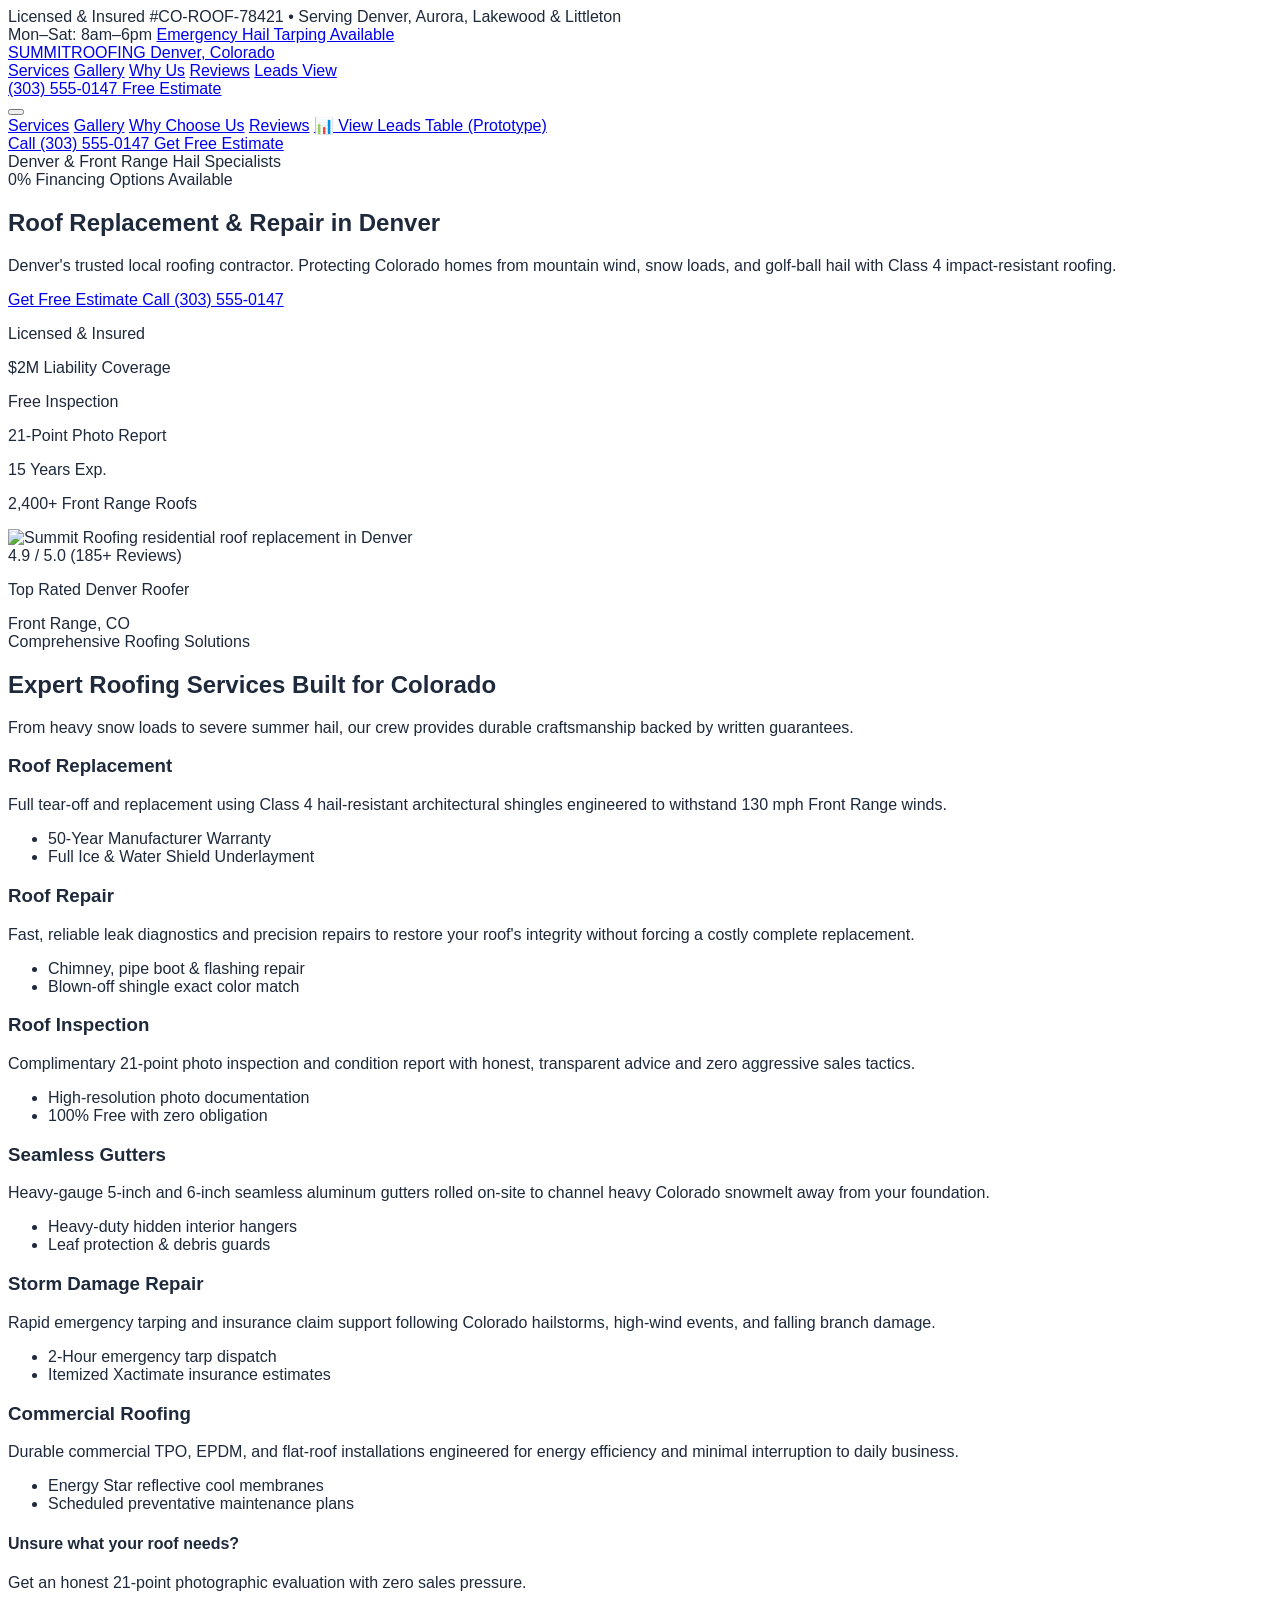
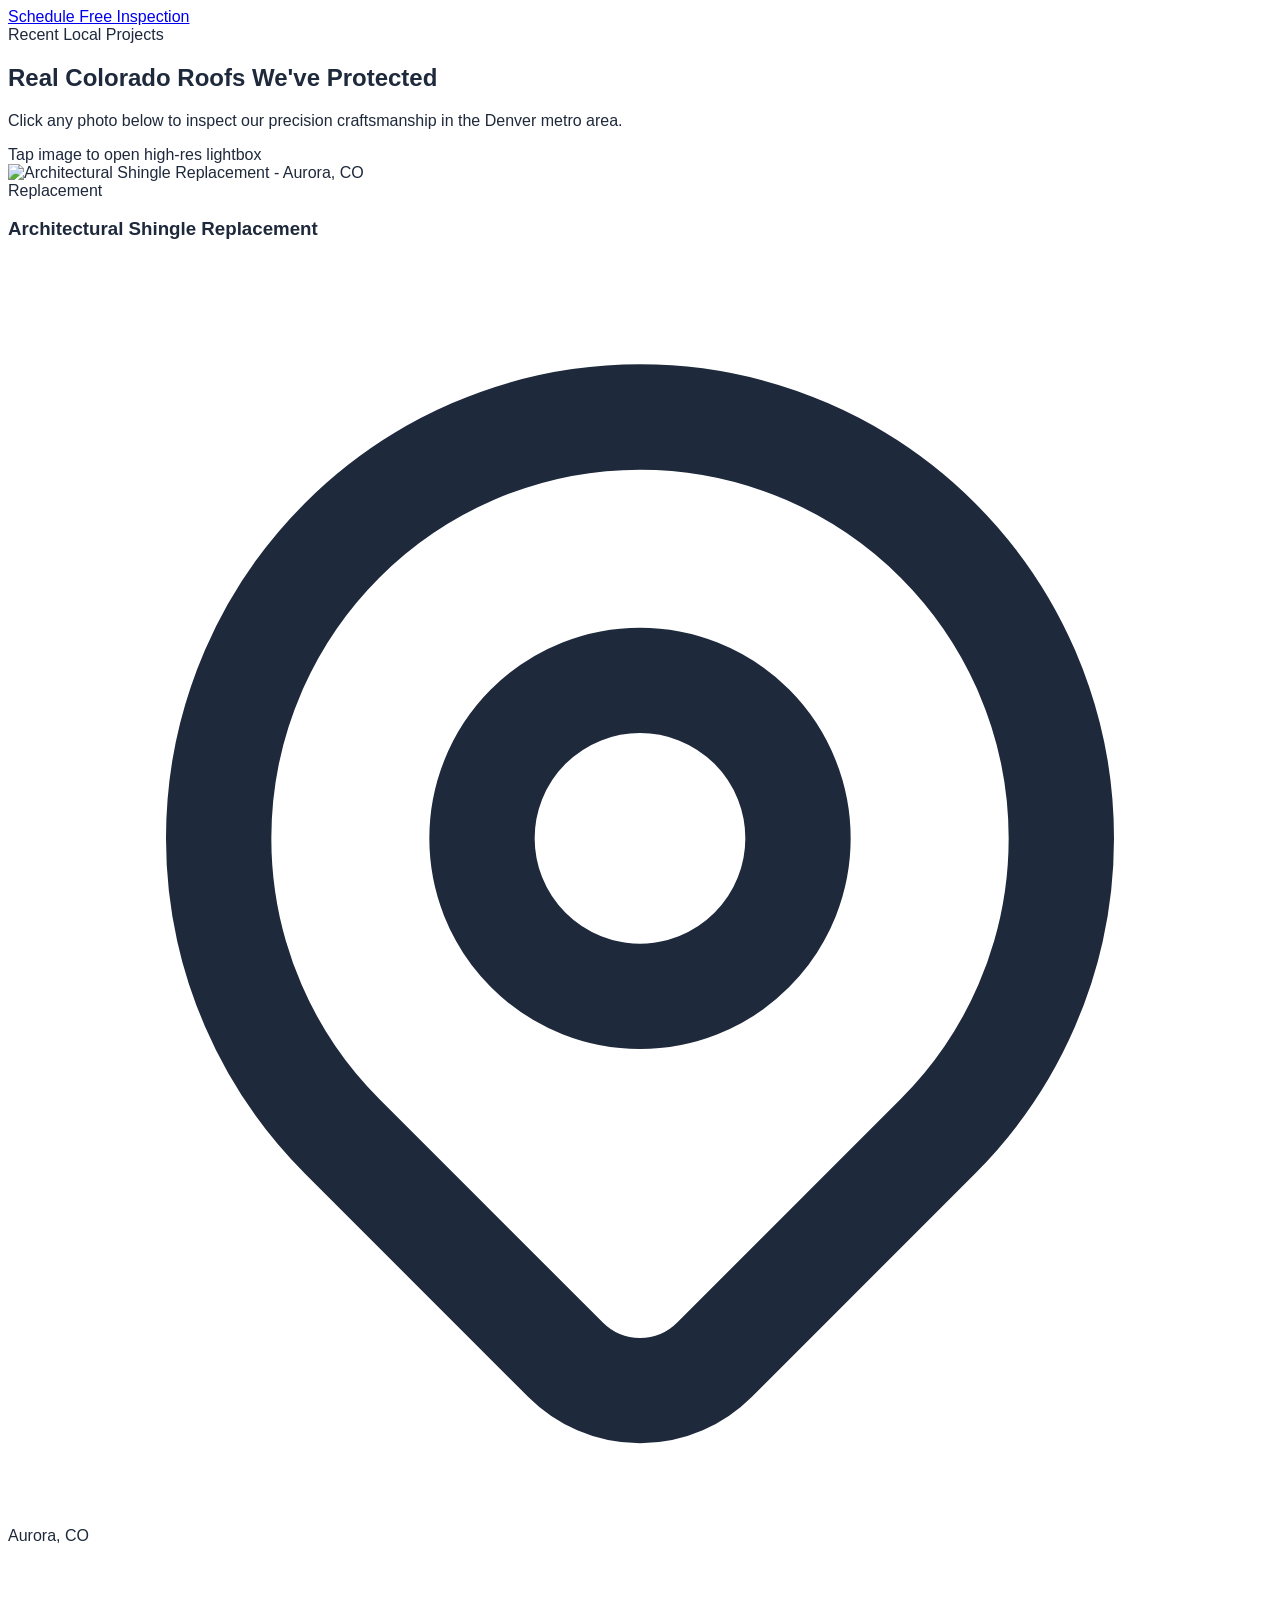
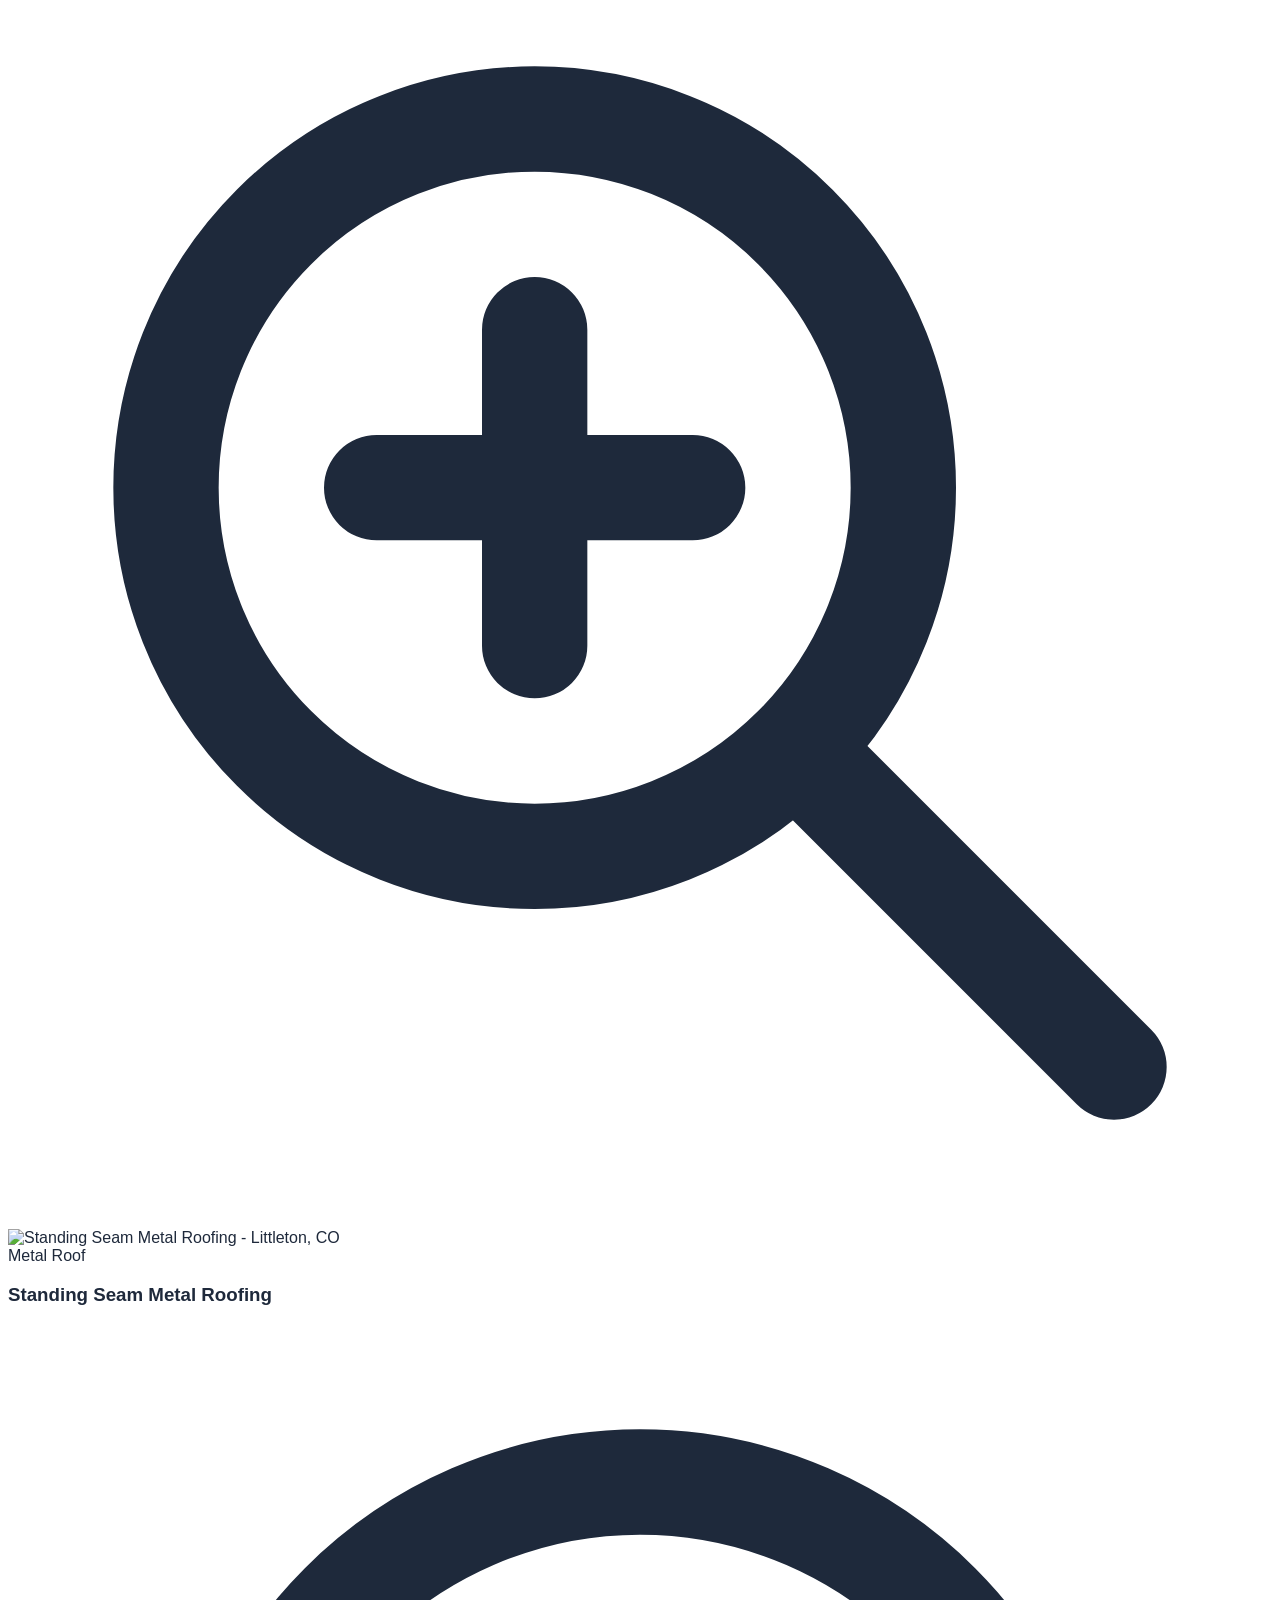
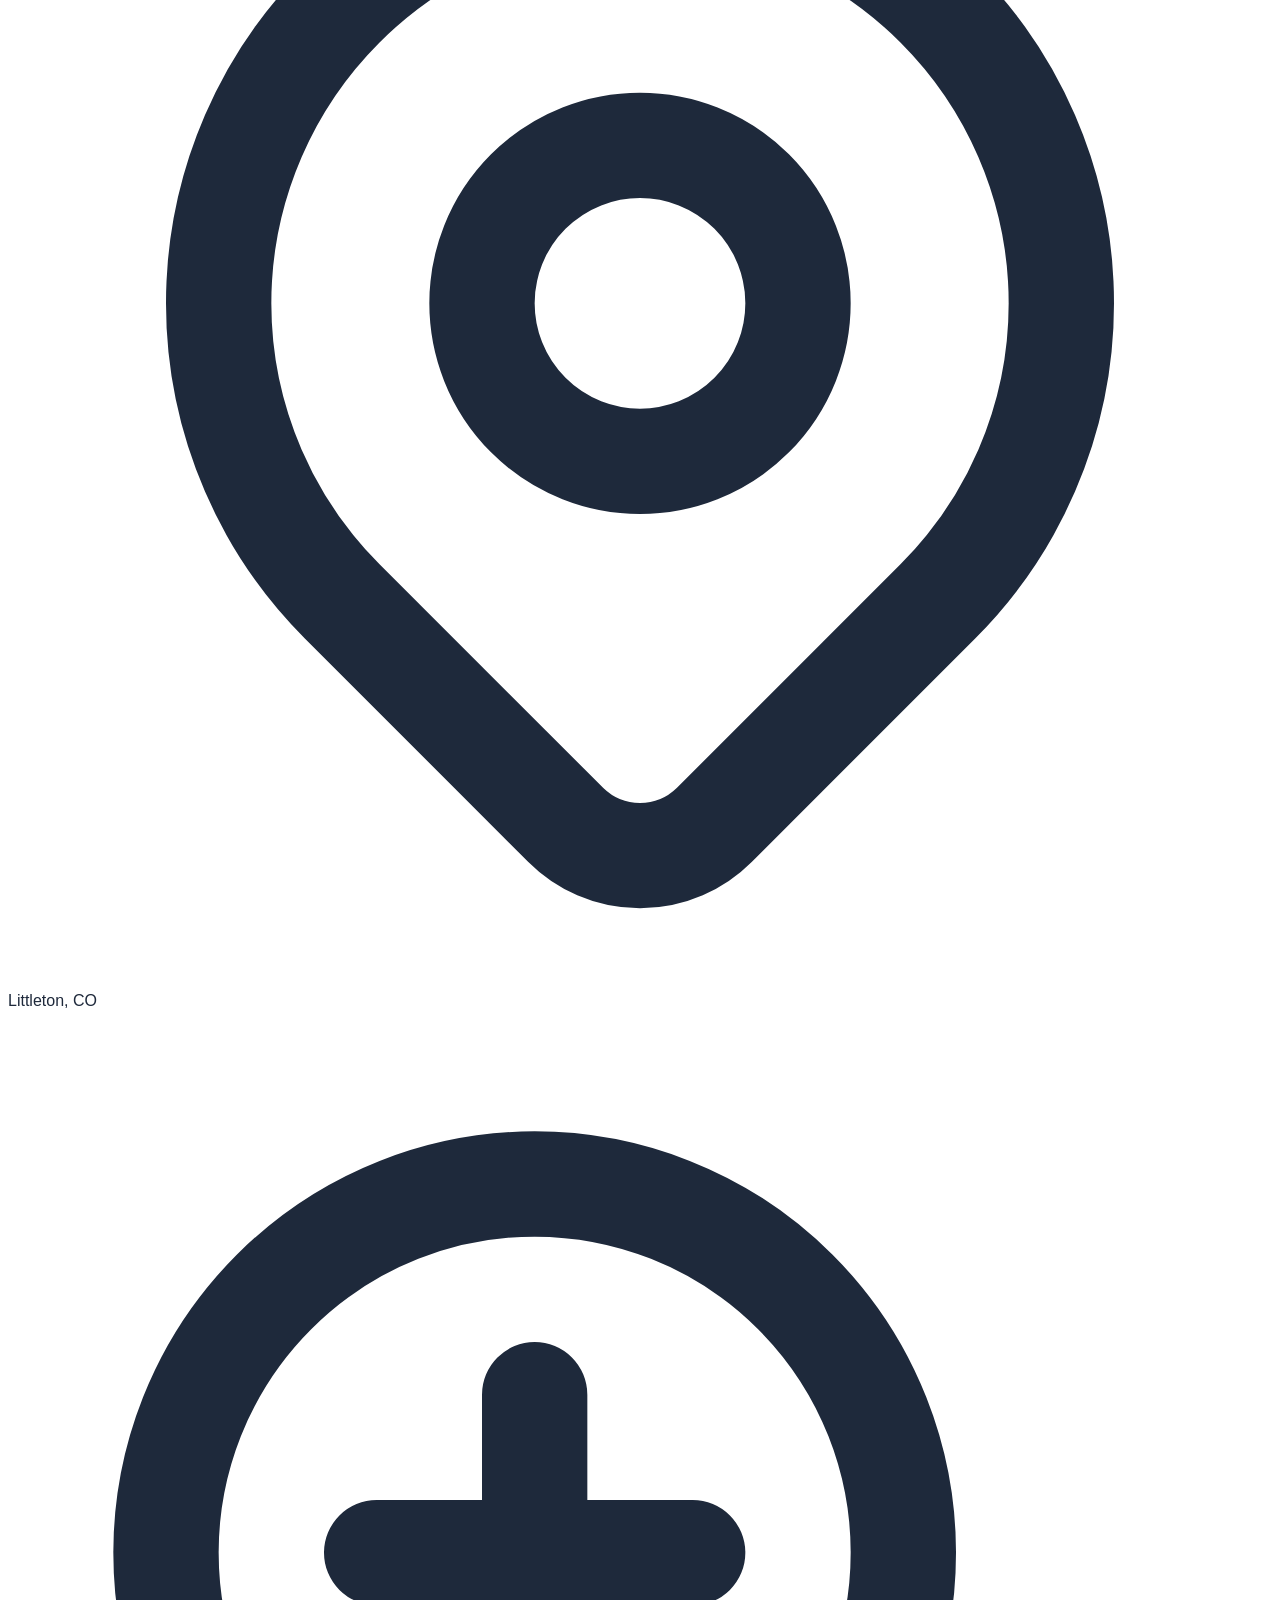
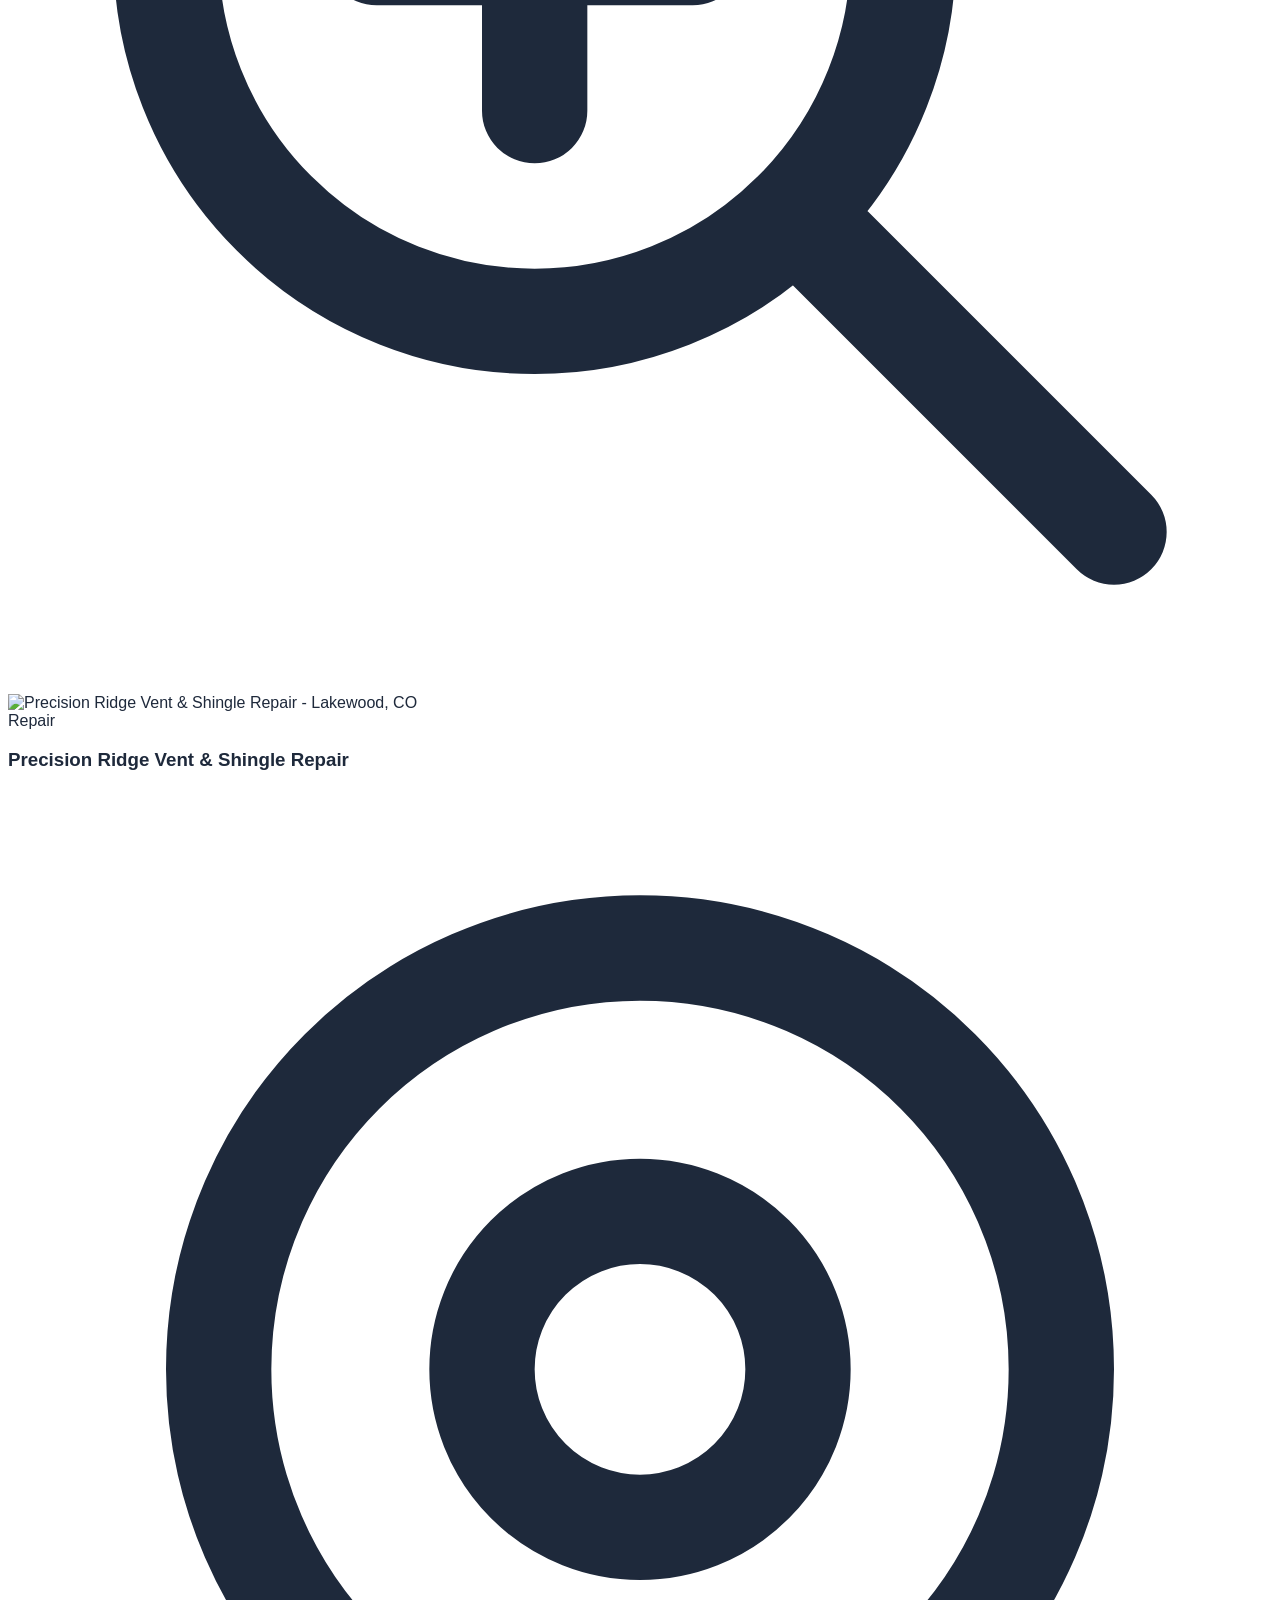
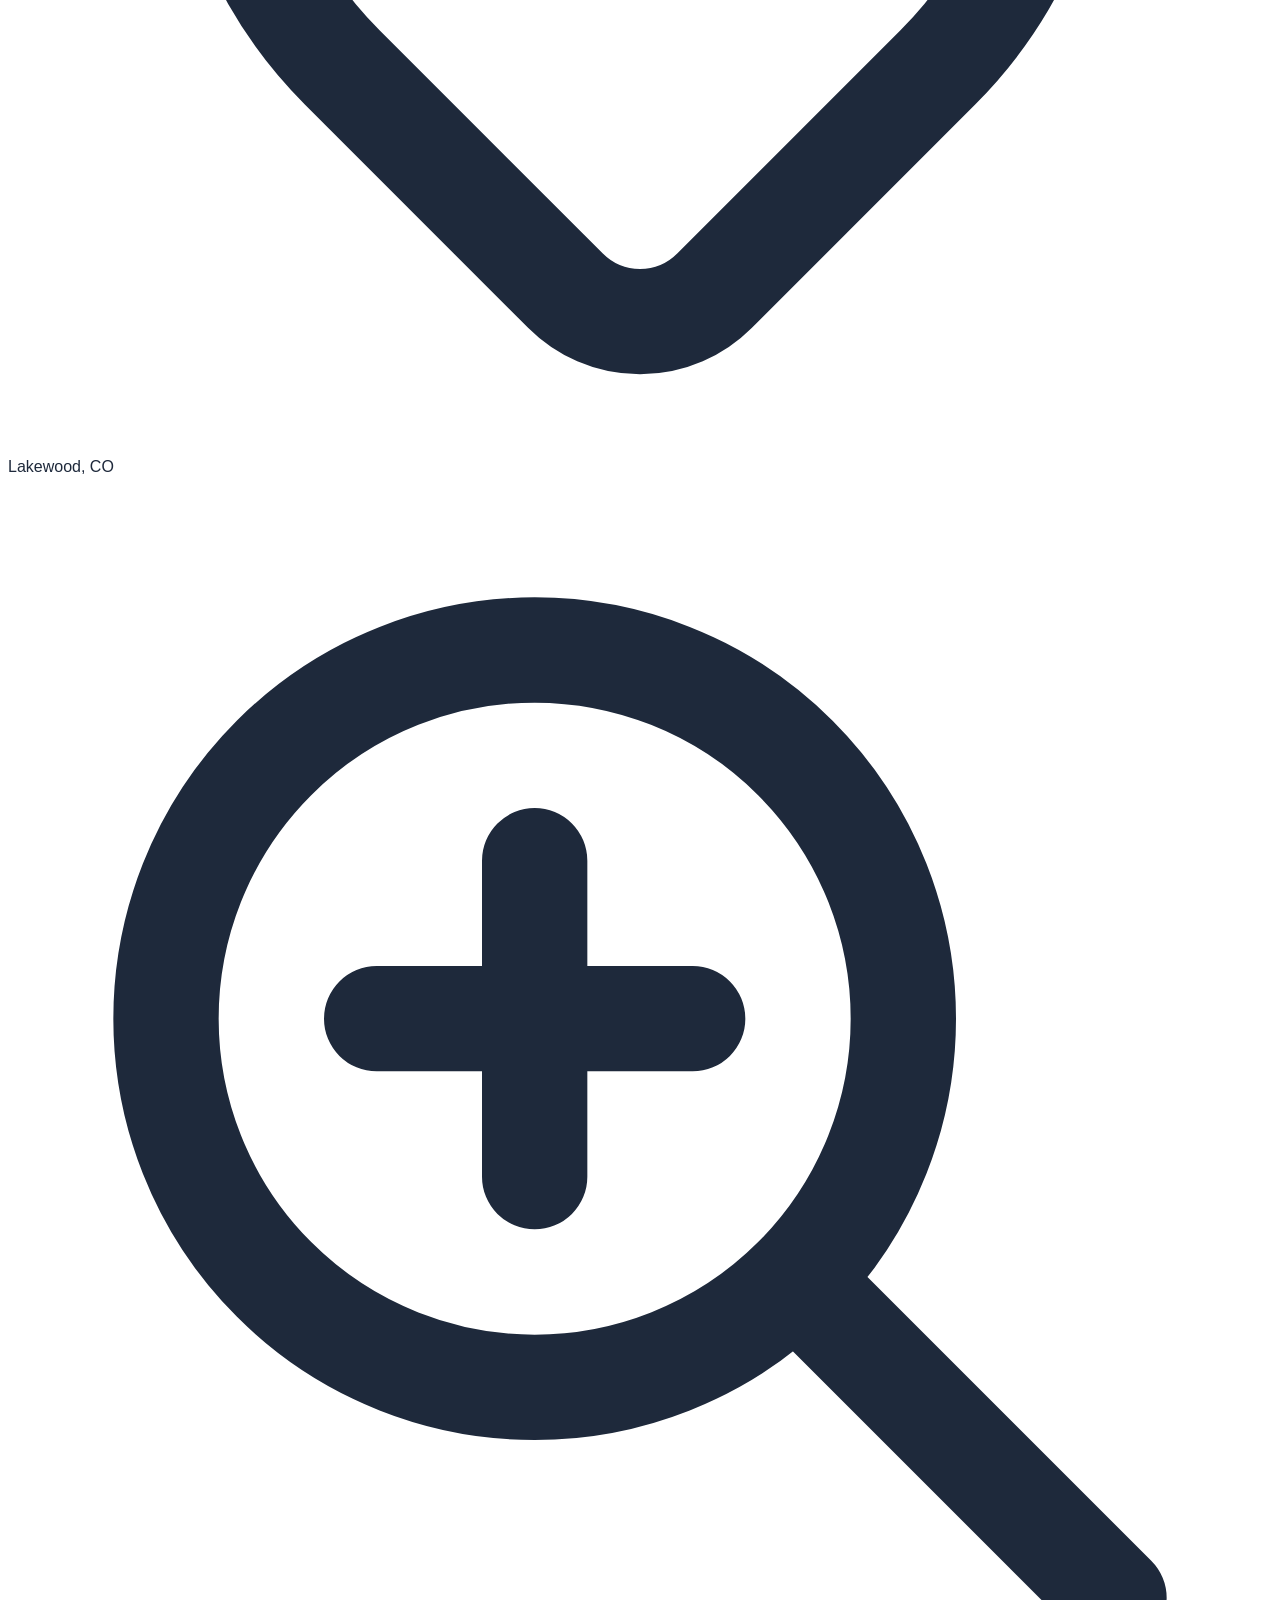
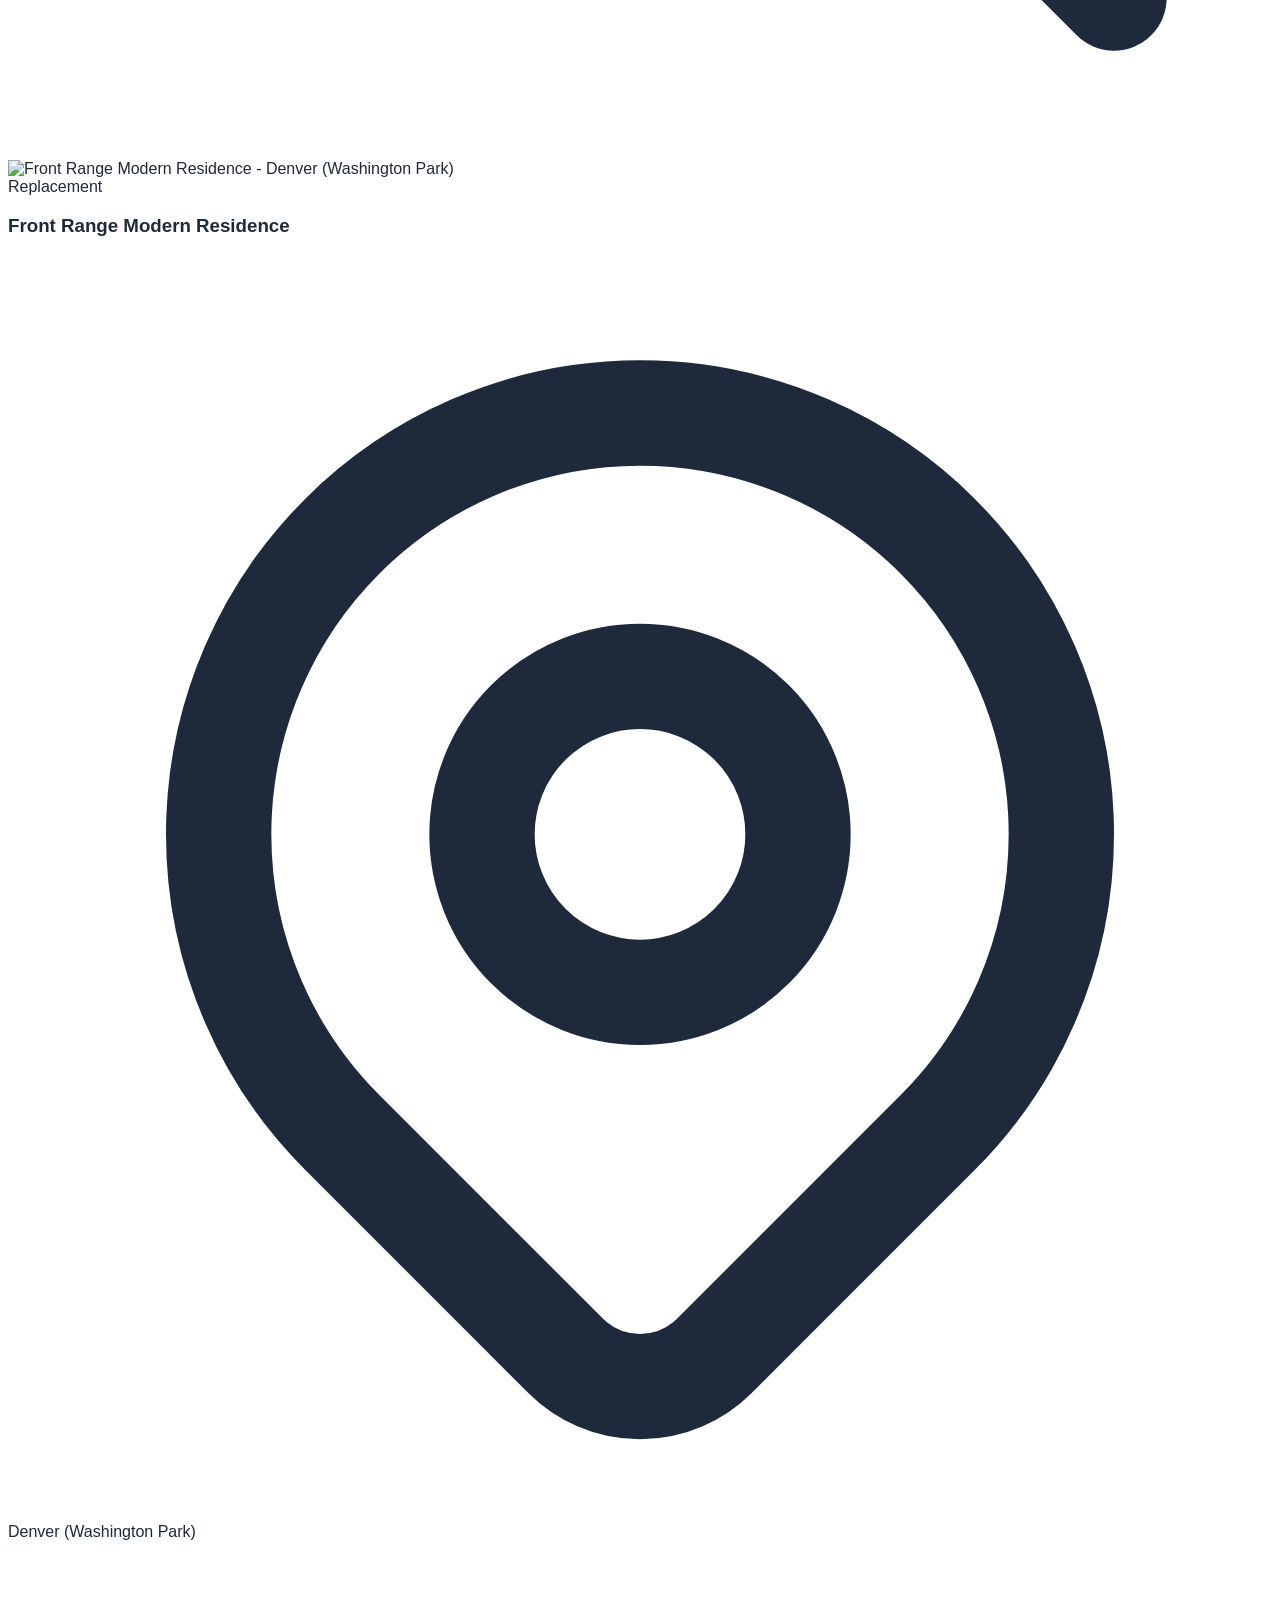
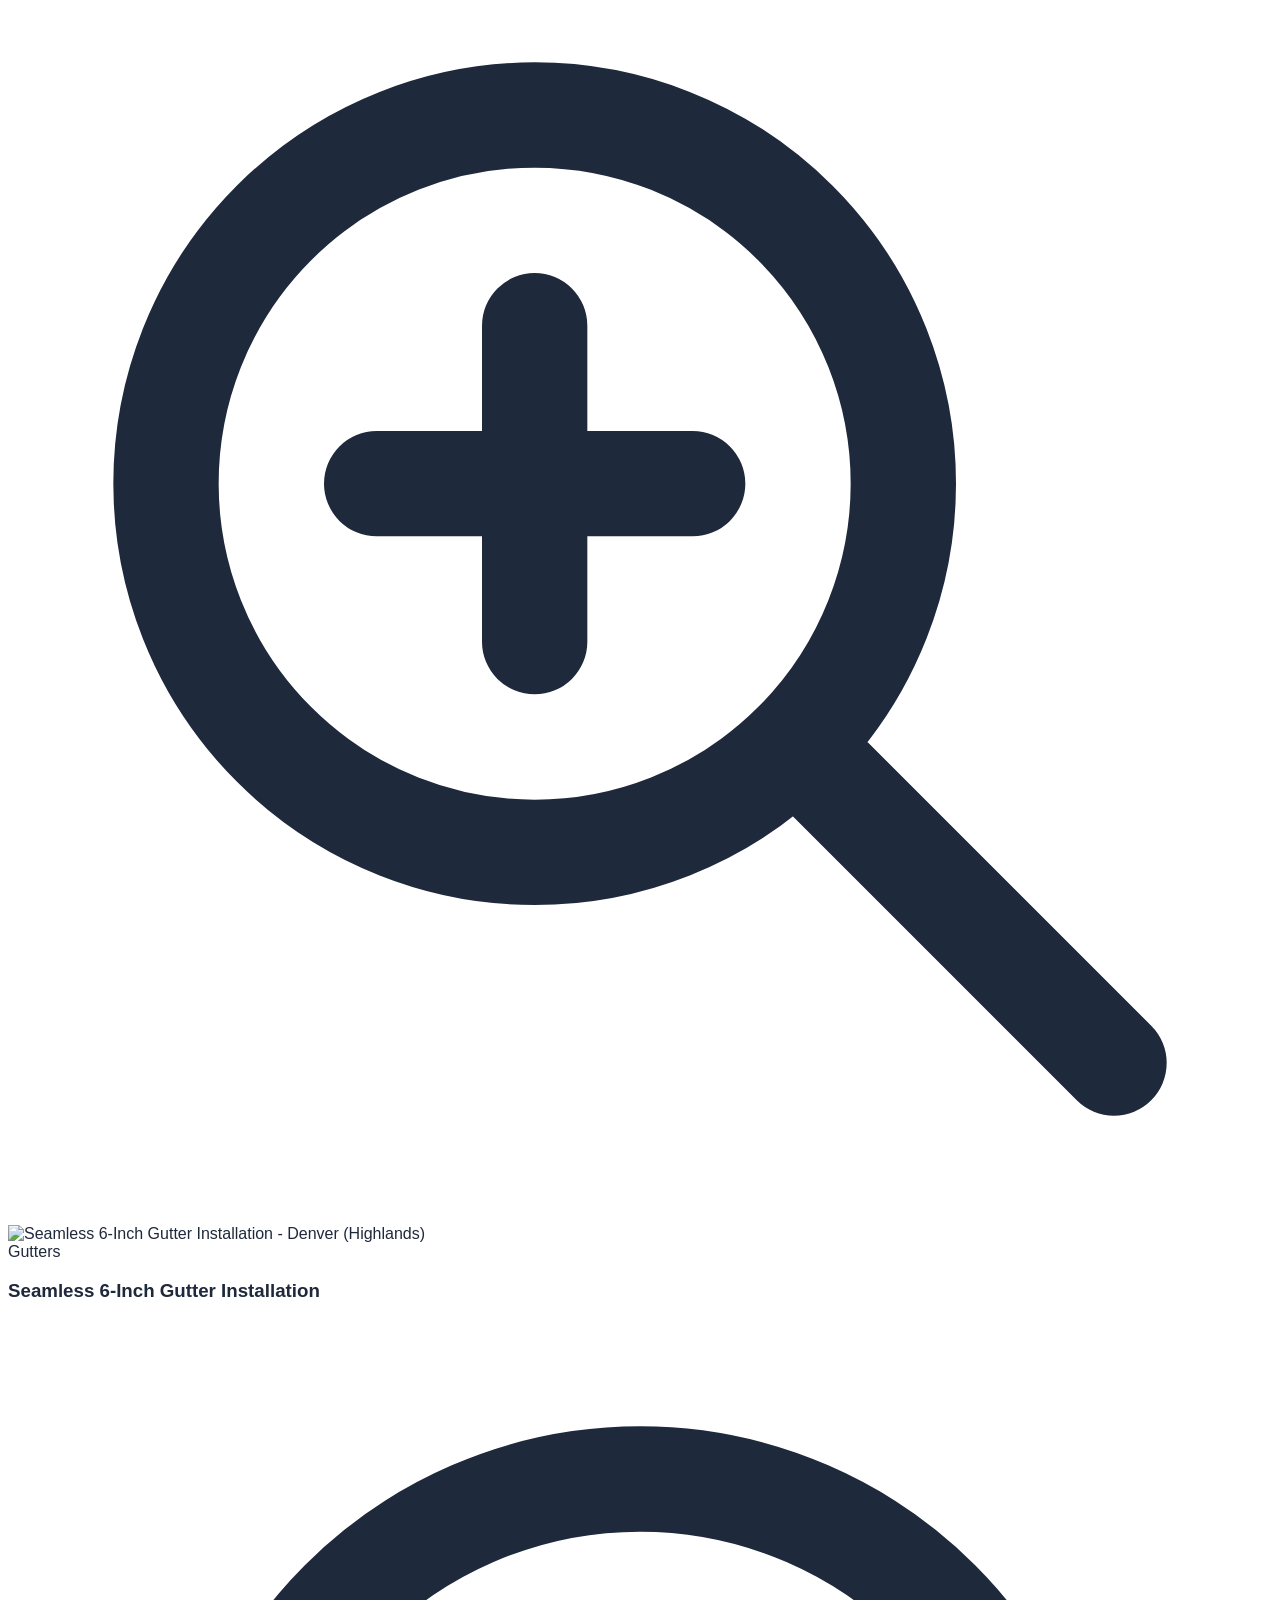
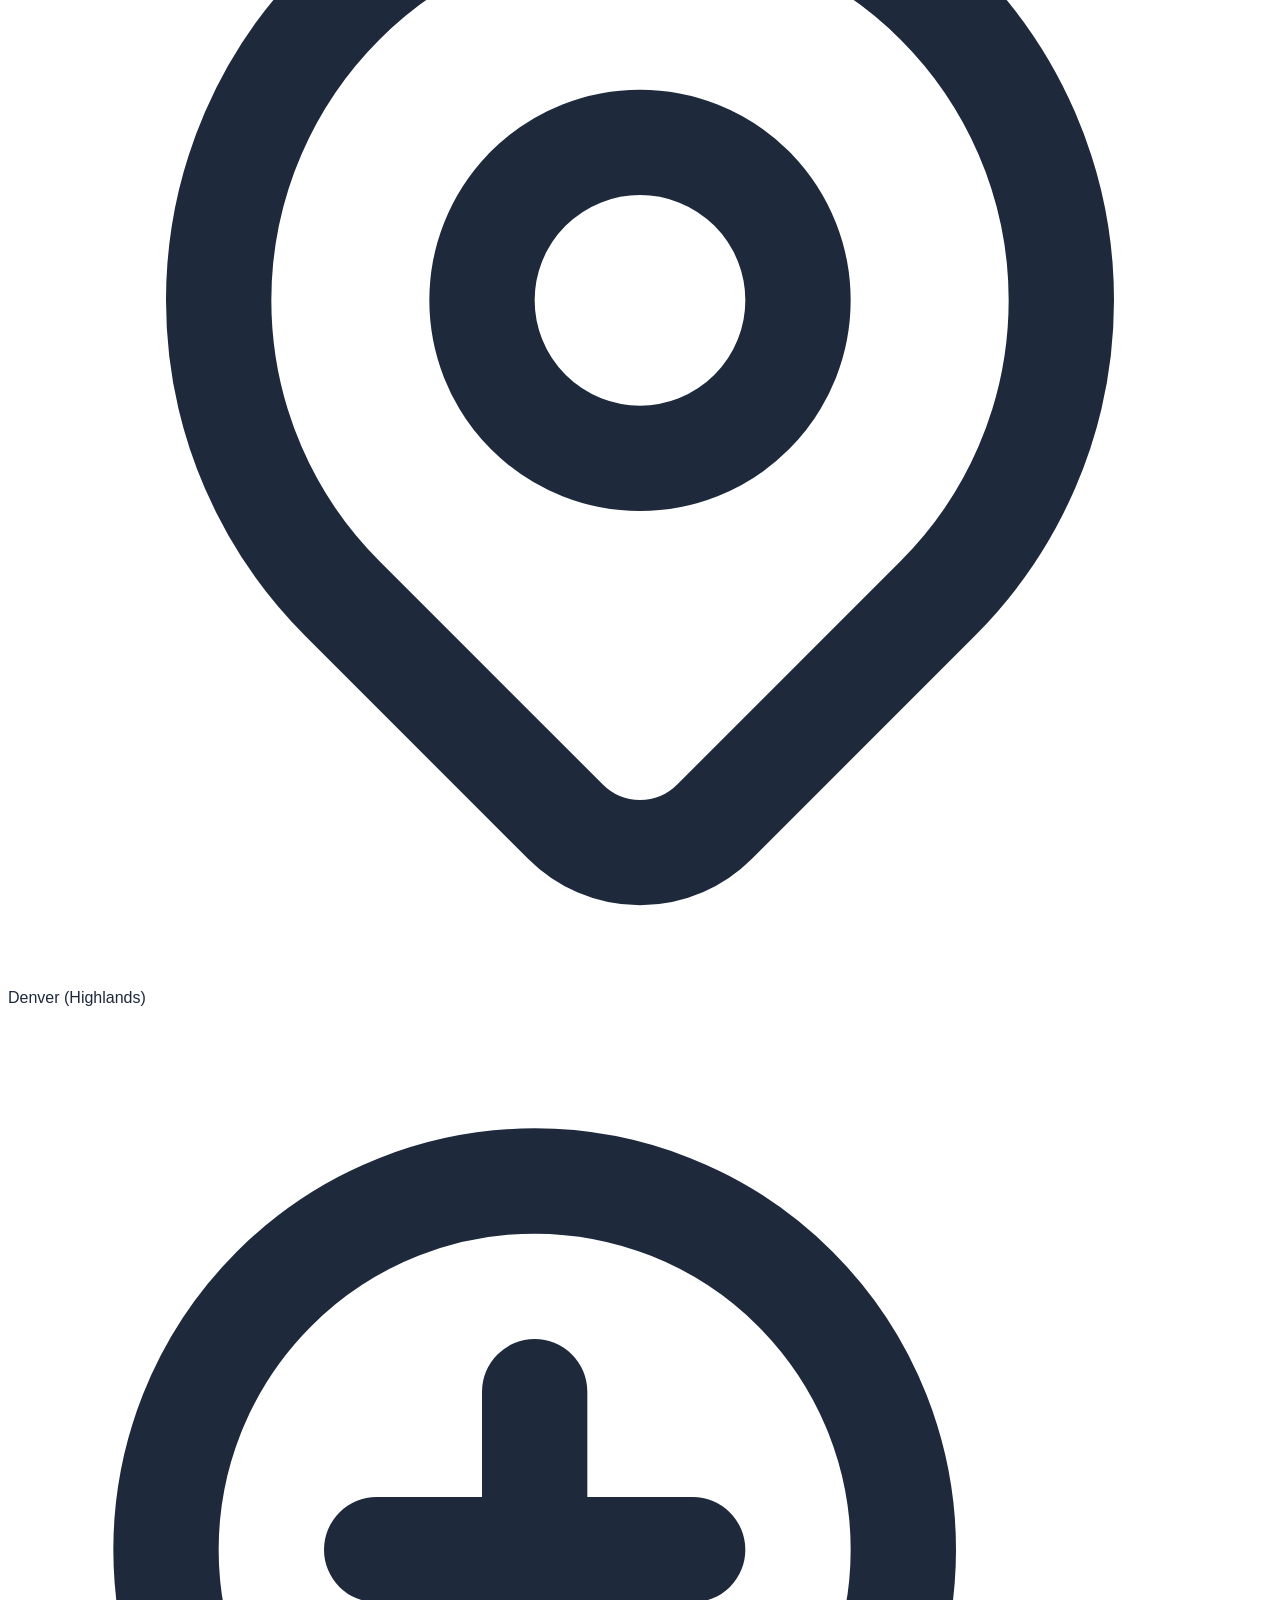
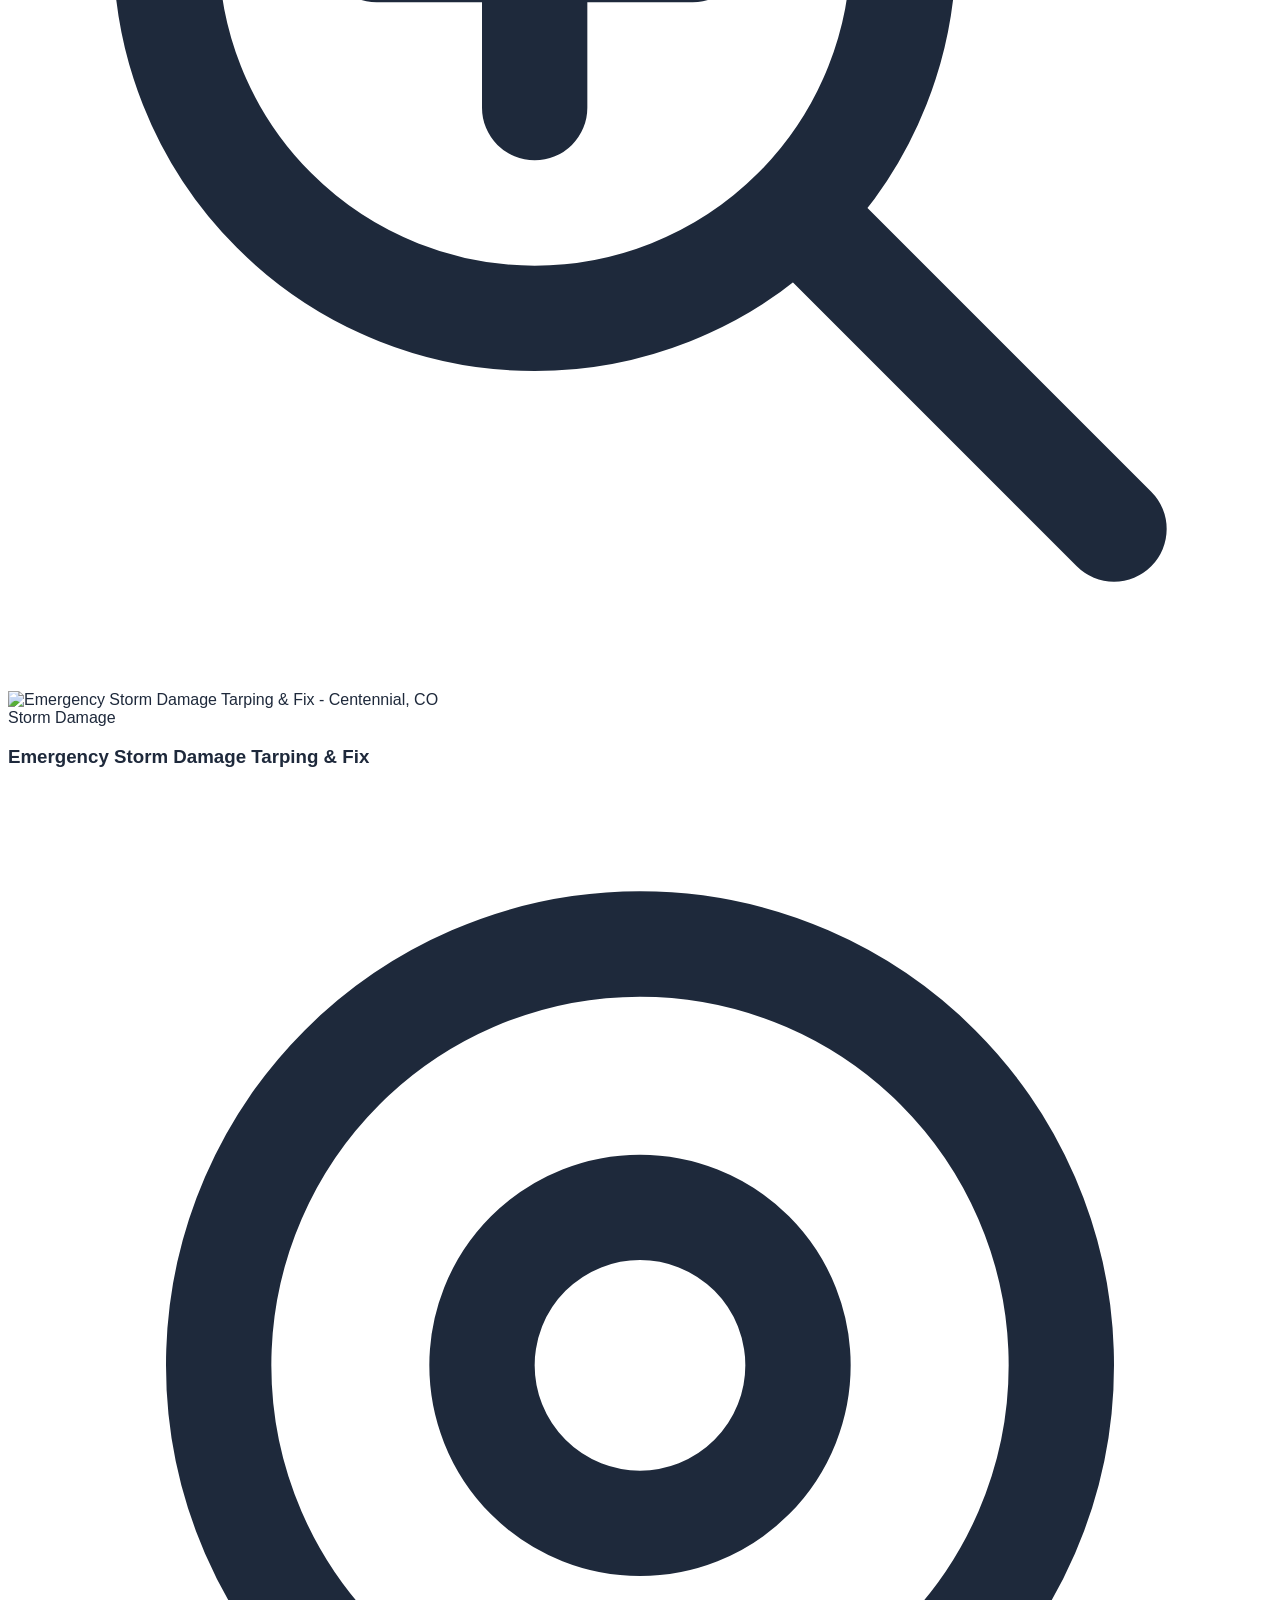
==== index.html @ 447ac87f "Summit Roofing static site - initial upload" ====
<!DOCTYPE html>
<html lang="en" class="scroll-smooth">
<head>
  <meta charset="UTF-8">
  <meta name="viewport" content="width=device-width, initial-scale=1.0, maximum-scale=5.0">
  <title>Summit Roofing | Roof Replacement &amp; Repair in Denver, CO</title>
  <meta name="description" content="Denver's premier roofing contractor. Licensed &amp; insured roof replacement, hail damage repairs, and free 21-point roof inspections in Denver, Aurora, Lakewood &amp; Littleton.">
  
  <!-- Open Graph / Meta -->
  <meta property="og:title" content="Summit Roofing | Roof Replacement &amp; Repair in Denver">
  <meta property="og:description" content="Licensed &amp; Insured Front Range Roofing Contractor. 15 Years Experience, Free Inspection.">
  <meta property="og:type" content="website">
  <meta property="og:locale" content="en_US">
  
  <!-- Schema.org JSON-LD LocalBusiness / RoofingContractor Structured Data -->
  <script type="application/ld+json">
  {
    "@context": "https://schema.org",
    "@type": "RoofingContractor",
    "name": "Summit Roofing",
    "image": "https://images.unsplash.com/photo-1632759145351-1d592919f522?auto=format&fit=crop&w=1200&q=80",
    "telephone": "(303) 555-0147",
    "email": "hello@summitroofing-demo.com",
    "priceRange": "$$",
    "address": {
      "@type": "PostalAddress",
      "streetAddress": "1700 Lincoln St, Suite 1200",
      "addressLocality": "Denver",
      "addressRegion": "CO",
      "postalCode": "80203",
      "addressCountry": "US"
    },
    "geo": {
      "@type": "GeoCoordinates",
      "latitude": 39.7436,
      "longitude": -104.9860
    },
    "openingHoursSpecification": [
      {
        "@type": "OpeningHoursSpecification",
        "dayOfWeek": ["Monday", "Tuesday", "Wednesday", "Thursday", "Friday", "Saturday"],
        "opens": "08:00",
        "closes": "18:00"
      }
    ],
    "areaServed": [
      { "@type": "City", "name": "Denver" },
      { "@type": "City", "name": "Aurora" },
      { "@type": "City", "name": "Lakewood" },
      { "@type": "City", "name": "Littleton" }
    ],
    "aggregateRating": {
      "@type": "AggregateRating",
      "ratingValue": "4.9",
      "reviewCount": "185"
    }
  }
  </script>

  <!-- Tailwind CSS via CDN -->
  <script src="https://cdn.tailwindcss.com"></script>
  <script>
    tailwind.config = {
      theme: {
        extend: {
          colors: {
            brand: {
              navy: '#0F2A44',
              'navy-dark': '#091B2C',
              'navy-light': '#1A3B5C',
              amber: '#F59E0B',
              'amber-dark': '#D97706',
              'amber-light': '#FEF3C7',
            }
          }
        }
      }
    }
  </script>

  <!-- Lucide Icons CDN -->
  <script src="https://unpkg.com/lucide@latest"></script>

  <!-- Custom Stylesheet -->
  <link rel="stylesheet" href="css/styles.css">
</head>
<body class="bg-white text-slate-900 font-sans antialiased selection:bg-amber-100 selection:text-amber-900 pb-28 md:pb-0">

  <!-- ================= TOP EMERGENCY & TRUST BAR ================= -->
  <div class="bg-brand-navy-dark text-slate-300 text-xs py-2 px-4 border-b border-slate-800">
    <div class="max-w-7xl mx-auto flex flex-wrap justify-between items-center gap-2">
      <div class="flex items-center space-x-4">
        <span class="flex items-center text-amber-400 font-medium">
          <i data-lucide="shield-check" class="w-3.5 h-3.5 mr-1"></i>
          Licensed &amp; Insured #CO-ROOF-78421
        </span>
        <span class="hidden sm:inline-block text-slate-500">•</span>
        <span class="hidden sm:flex items-center text-slate-300">
          <i data-lucide="map-pin" class="w-3.5 h-3.5 mr-1 text-slate-400"></i>
          Serving Denver, Aurora, Lakewood &amp; Littleton
        </span>
      </div>
      <div class="flex items-center space-x-3 text-slate-300">
        <span class="hidden md:inline-block">Mon–Sat: 8am–6pm</span>
        <a href="tel:3035550147" class="text-amber-400 font-semibold flex items-center hover:text-amber-300 transition-colors" title="Call Emergency Storm Dispatch">
          <span class="w-2 h-2 rounded-full bg-emerald-400 animate-pulse mr-1.5"></span>
          Emergency Hail Tarping Available
        </a>
      </div>
    </div>
  </div>

  <!-- ================= 1. STICKY HEADER ================= -->
  <header class="sticky top-0 z-40 bg-brand-navy text-white shadow-lg border-b border-slate-800">
    <div class="max-w-7xl mx-auto px-4 sm:px-6 lg:px-8 h-20 flex items-center justify-between">
      
      <!-- Logo -->
      <a href="index.html" class="flex items-center space-x-3 group" aria-label="Summit Roofing Home">
        <div class="w-11 h-11 rounded-lg bg-amber-500 flex items-center justify-center text-brand-navy shadow-md group-hover:bg-amber-400 transition-colors">
          <i data-lucide="mountain-snow" class="w-7 h-7 stroke-[2.5]"></i>
        </div>
        <div>
          <span class="text-xl sm:text-2xl font-black tracking-tight text-white block leading-tight">
            SUMMIT<span class="text-amber-400 font-extrabold">ROOFING</span>
          </span>
          <span class="text-[10px] tracking-widest uppercase text-slate-300 block font-semibold">
            Denver, Colorado
          </span>
        </div>
      </a>

      <!-- Desktop Navigation -->
      <nav class="hidden md:flex items-center space-x-7 text-sm font-semibold tracking-wide">
        <a href="#services" class="text-slate-200 hover:text-amber-400 transition-colors">Services</a>
        <a href="#gallery" class="text-slate-200 hover:text-amber-400 transition-colors">Gallery</a>
        <a href="#why-us" class="text-slate-200 hover:text-amber-400 transition-colors">Why Us</a>
        <a href="#reviews" class="text-slate-200 hover:text-amber-400 transition-colors">Reviews</a>
        <a href="leads.html" class="text-amber-400 hover:text-amber-300 transition-colors flex items-center text-xs bg-brand-navy-dark px-2.5 py-1 rounded border border-amber-500/30">
          <i data-lucide="table-2" class="w-3.5 h-3.5 mr-1"></i> Leads View
        </a>
      </nav>

      <!-- Desktop Contact & CTA -->
      <div class="hidden lg:flex items-center space-x-4">
        <a href="tel:3035550147" class="flex items-center text-slate-100 hover:text-amber-400 transition-colors font-mono font-bold text-sm">
          <div class="w-9 h-9 rounded-full bg-slate-800/80 flex items-center justify-center text-amber-400 mr-2.5 border border-slate-700">
            <i data-lucide="phone-call" class="w-4 h-4"></i>
          </div>
          <span>(303) 555-0147</span>
        </a>
        <a href="#estimate" class="inline-flex items-center justify-center px-5 py-2.5 rounded-lg bg-amber-500 hover:bg-amber-400 text-brand-navy font-bold text-sm shadow-md hover:shadow-lg transition-all transform hover:-translate-y-0.5">
          Free Estimate
        </a>
      </div>

      <!-- Mobile Hamburger Button -->
      <div class="flex items-center space-x-2 md:hidden">
        <a href="tel:3035550147" class="p-2 text-amber-400 bg-slate-800 rounded-lg hover:bg-slate-700" aria-label="Call Summit Roofing">
          <i data-lucide="phone" class="w-5 h-5"></i>
        </a>
        <button id="mobile-menu-btn" class="p-2 text-slate-200 hover:text-white rounded-lg focus:outline-none" aria-label="Open Navigation Menu" aria-expanded="false">
          <span id="menu-icon-wrap"><i data-lucide="menu" class="w-6 h-6"></i></span>
        </button>
      </div>
    </div>

    <!-- Mobile Drawer Menu -->
    <div id="mobile-menu" class="hidden md:hidden bg-brand-navy-dark border-t border-slate-800 px-4 pt-3 pb-6 space-y-3">
      <a href="#services" class="mobile-nav-link block px-3 py-2 rounded-md text-base font-medium text-slate-200 hover:text-amber-400 hover:bg-slate-800">Services</a>
      <a href="#gallery" class="mobile-nav-link block px-3 py-2 rounded-md text-base font-medium text-slate-200 hover:text-amber-400 hover:bg-slate-800">Gallery</a>
      <a href="#why-us" class="mobile-nav-link block px-3 py-2 rounded-md text-base font-medium text-slate-200 hover:text-amber-400 hover:bg-slate-800">Why Choose Us</a>
      <a href="#reviews" class="mobile-nav-link block px-3 py-2 rounded-md text-base font-medium text-slate-200 hover:text-amber-400 hover:bg-slate-800">Reviews</a>
      <a href="leads.html" class="mobile-nav-link block px-3 py-2 rounded-md text-sm font-medium text-amber-400 bg-slate-900 border border-amber-500/20">
        📊 View Leads Table (Prototype)
      </a>
      <div class="pt-3 border-t border-slate-800 flex flex-col gap-2.5">
        <a href="tel:3035550147" class="flex items-center justify-center w-full py-3 rounded-lg bg-slate-800 text-amber-400 font-bold font-mono text-base border border-slate-700">
          <i data-lucide="phone-call" class="w-5 h-5 mr-2"></i>
          Call (303) 555-0147
        </a>
        <a href="#estimate" class="mobile-nav-link flex items-center justify-center w-full py-3 rounded-lg bg-amber-500 text-brand-navy font-bold text-base shadow-md">
          Get Free Estimate
        </a>
      </div>
    </div>
  </header>

  <!-- ================= 2. HERO SECTION ================= -->
  <section class="relative bg-brand-navy text-white overflow-hidden py-16 md:py-24">
    <!-- Atmospheric subtle background pattern -->
    <div class="absolute inset-0 opacity-15 pointer-events-none bg-[radial-gradient(#F59E0B_1px,transparent_1px)] [background-size:20px_20px]"></div>
    
    <div class="max-w-7xl mx-auto px-4 sm:px-6 lg:px-8 relative z-10">
      <div class="grid grid-cols-1 lg:grid-cols-12 gap-12 items-center">
        
        <!-- Left: Value Proposition & CTAs -->
        <div class="lg:col-span-7 space-y-6 text-center lg:text-left">
          
          <!-- Badges Bar -->
          <div class="flex flex-wrap items-center justify-center lg:justify-start gap-2">
            <div class="inline-flex items-center space-x-2 bg-slate-800/90 border border-amber-500/30 rounded-full px-3.5 py-1.5 text-xs font-semibold text-amber-400">
              <span class="w-2 h-2 rounded-full bg-amber-400"></span>
              <span>Denver &amp; Front Range Hail Specialists</span>
            </div>
            <div class="inline-flex items-center space-x-1.5 bg-emerald-950/60 border border-emerald-500/30 rounded-full px-3 py-1.5 text-xs font-semibold text-emerald-300">
              <i data-lucide="banknote" class="w-3.5 h-3.5 text-emerald-400"></i>
              <span>0% Financing Options Available</span>
            </div>
          </div>

          <!-- Main H1 Headline -->
          <h1 class="text-3xl sm:text-4xl md:text-5xl lg:text-6xl font-black tracking-tight leading-[1.15] text-white">
            Roof Replacement &amp; Repair in Denver
          </h1>

          <!-- Realistic Contractor Subheadline -->
          <p class="text-lg sm:text-xl text-slate-300 max-w-2xl mx-auto lg:mx-0 leading-relaxed">
            Denver's trusted local roofing contractor. Protecting Colorado homes from mountain wind, snow loads, and golf-ball hail with Class 4 impact-resistant roofing.
          </p>

          <!-- Action Buttons -->
          <div class="flex flex-col sm:flex-row items-center justify-center lg:justify-start gap-4 pt-2">
            <a href="#estimate" class="w-full sm:w-auto inline-flex items-center justify-center px-8 py-4 rounded-xl bg-amber-500 hover:bg-amber-400 text-brand-navy font-black text-base shadow-xl hover:shadow-amber-500/20 transition-all transform hover:-translate-y-0.5">
              <span>Get Free Estimate</span>
              <i data-lucide="arrow-right" class="w-5 h-5 ml-2 stroke-[2.5]"></i>
            </a>
            <a href="tel:3035550147" class="w-full sm:w-auto inline-flex items-center justify-center px-7 py-4 rounded-xl bg-slate-800/90 hover:bg-slate-700 text-white font-bold text-base border border-slate-700 shadow-md transition-all">
              <i data-lucide="phone" class="w-5 h-5 mr-2 text-amber-400"></i>
              <span>Call (303) 555-0147</span>
            </a>
          </div>

          <!-- Trust Badges Bar (3 Badges) -->
          <div class="pt-8 border-t border-slate-800/80 grid grid-cols-3 gap-3 max-w-lg mx-auto lg:mx-0 text-center sm:text-left">
            <div class="flex flex-col sm:flex-row items-center sm:items-start gap-2">
              <div class="w-9 h-9 rounded-lg bg-amber-500/10 border border-amber-500/20 flex items-center justify-center text-amber-400 shrink-0">
                <i data-lucide="shield" class="w-5 h-5"></i>
              </div>
              <div>
                <p class="text-xs sm:text-sm font-bold text-white">Licensed &amp; Insured</p>
                <p class="text-[11px] text-slate-300">$2M Liability Coverage</p>
              </div>
            </div>

            <div class="flex flex-col sm:flex-row items-center sm:items-start gap-2">
              <div class="w-9 h-9 rounded-lg bg-amber-500/10 border border-amber-500/20 flex items-center justify-center text-amber-400 shrink-0">
                <i data-lucide="check-circle" class="w-5 h-5"></i>
              </div>
              <div>
                <p class="text-xs sm:text-sm font-bold text-white">Free Inspection</p>
                <p class="text-[11px] text-slate-300">21-Point Photo Report</p>
              </div>
            </div>

            <div class="flex flex-col sm:flex-row items-center sm:items-start gap-2">
              <div class="w-9 h-9 rounded-lg bg-amber-500/10 border border-amber-500/20 flex items-center justify-center text-amber-400 shrink-0">
                <i data-lucide="award" class="w-5 h-5"></i>
              </div>
              <div>
                <p class="text-xs sm:text-sm font-bold text-white">15 Years Exp.</p>
                <p class="text-[11px] text-slate-300">2,400+ Front Range Roofs</p>
              </div>
            </div>
          </div>

        </div>

        <!-- Right: 1 High-Res Hero Image with Trust Overlay -->
        <div class="lg:col-span-5 relative">
          <div class="relative mx-auto max-w-md lg:max-w-none rounded-2xl overflow-hidden shadow-2xl border-4 border-slate-800 bg-slate-900 group">
            <img src="https://images.unsplash.com/photo-1632759145351-1d592919f522?auto=format&fit=crop&w=1000&q=80" 
                 alt="Summit Roofing residential roof replacement in Denver" 
                 class="w-full h-80 sm:h-96 lg:h-[460px] object-cover group-hover:scale-105 transition-transform duration-700">
            <div class="absolute inset-0 bg-gradient-to-t from-brand-navy-dark/90 via-transparent to-transparent"></div>
            
            <!-- Bottom Floating Trust Pill -->
            <div class="absolute bottom-4 left-4 right-4 bg-brand-navy-dark/95 backdrop-blur-md p-4 rounded-xl border border-slate-700 flex items-center justify-between">
              <div>
                <div class="flex items-center text-amber-400 text-xs font-semibold">
                  <div class="flex mr-1.5">
                    <i data-lucide="star" class="w-3.5 h-3.5 fill-amber-400 text-amber-400"></i>
                    <i data-lucide="star" class="w-3.5 h-3.5 fill-amber-400 text-amber-400"></i>
                    <i data-lucide="star" class="w-3.5 h-3.5 fill-amber-400 text-amber-400"></i>
                    <i data-lucide="star" class="w-3.5 h-3.5 fill-amber-400 text-amber-400"></i>
                    <i data-lucide="star" class="w-3.5 h-3.5 fill-amber-400 text-amber-400"></i>
                  </div>
                  <span>4.9 / 5.0 (185+ Reviews)</span>
                </div>
                <p class="text-white text-xs font-bold mt-0.5">Top Rated Denver Roofer</p>
              </div>
              <span class="text-xs bg-amber-500/20 text-amber-300 font-semibold px-2.5 py-1 rounded-full border border-amber-500/30">
                Front Range, CO
              </span>
            </div>
          </div>
        </div>

      </div>
    </div>
  </section>

  <!-- ================= 3. SERVICES (6 CARDS) ================= -->
  <section id="services" class="py-20 bg-slate-50 border-b border-slate-200 scroll-mt-20">
    <div class="max-w-7xl mx-auto px-4 sm:px-6 lg:px-8">
      
      <!-- Section Header -->
      <div class="text-center max-w-3xl mx-auto mb-16">
        <span class="text-xs font-bold uppercase tracking-widest text-amber-600 bg-amber-100 px-3 py-1 rounded-full">
          Comprehensive Roofing Solutions
        </span>
        <h2 class="text-3xl sm:text-4xl font-extrabold text-brand-navy tracking-tight mt-3">
          Expert Roofing Services Built for Colorado
        </h2>
        <p class="text-base sm:text-lg text-slate-600 mt-3">
          From heavy snow loads to severe summer hail, our crew provides durable craftsmanship backed by written guarantees.
        </p>
      </div>

      <!-- 6 Cards Grid -->
      <div class="grid grid-cols-1 md:grid-cols-2 lg:grid-cols-3 gap-8">
        
        <!-- 1. Roof Replacement -->
        <div class="contractor-card bg-white p-7 rounded-2xl border border-slate-200 shadow-sm flex flex-col justify-between">
          <div>
            <div class="w-14 h-14 rounded-xl bg-amber-50 border border-amber-200 text-amber-600 flex items-center justify-center mb-5">
              <i data-lucide="home" class="w-7 h-7"></i>
            </div>
            <h3 class="text-xl font-bold text-brand-navy mb-2">Roof Replacement</h3>
            <p class="text-slate-600 text-sm leading-relaxed mb-4">
              Full tear-off and replacement using Class 4 hail-resistant architectural shingles engineered to withstand 130 mph Front Range winds.
            </p>
          </div>
          <ul class="space-y-2 border-t border-slate-100 pt-4 text-xs font-medium text-slate-700">
            <li class="flex items-center"><i data-lucide="check" class="w-4 h-4 text-amber-500 mr-2 shrink-0"></i>50-Year Manufacturer Warranty</li>
            <li class="flex items-center"><i data-lucide="check" class="w-4 h-4 text-amber-500 mr-2 shrink-0"></i>Full Ice &amp; Water Shield Underlayment</li>
          </ul>
        </div>

        <!-- 2. Roof Repair -->
        <div class="contractor-card bg-white p-7 rounded-2xl border border-slate-200 shadow-sm flex flex-col justify-between">
          <div>
            <div class="w-14 h-14 rounded-xl bg-sky-50 border border-sky-200 text-sky-700 flex items-center justify-center mb-5">
              <i data-lucide="hammer" class="w-7 h-7"></i>
            </div>
            <h3 class="text-xl font-bold text-brand-navy mb-2">Roof Repair</h3>
            <p class="text-slate-600 text-sm leading-relaxed mb-4">
              Fast, reliable leak diagnostics and precision repairs to restore your roof's integrity without forcing a costly complete replacement.
            </p>
          </div>
          <ul class="space-y-2 border-t border-slate-100 pt-4 text-xs font-medium text-slate-700">
            <li class="flex items-center"><i data-lucide="check" class="w-4 h-4 text-sky-600 mr-2 shrink-0"></i>Chimney, pipe boot &amp; flashing repair</li>
            <li class="flex items-center"><i data-lucide="check" class="w-4 h-4 text-sky-600 mr-2 shrink-0"></i>Blown-off shingle exact color match</li>
          </ul>
        </div>

        <!-- 3. Roof Inspection -->
        <div class="contractor-card bg-white p-7 rounded-2xl border border-slate-200 shadow-sm flex flex-col justify-between">
          <div>
            <div class="w-14 h-14 rounded-xl bg-emerald-50 border border-emerald-200 text-emerald-700 flex items-center justify-center mb-5">
              <i data-lucide="clipboard-check" class="w-7 h-7"></i>
            </div>
            <h3 class="text-xl font-bold text-brand-navy mb-2">Roof Inspection</h3>
            <p class="text-slate-600 text-sm leading-relaxed mb-4">
              Complimentary 21-point photo inspection and condition report with honest, transparent advice and zero aggressive sales tactics.
            </p>
          </div>
          <ul class="space-y-2 border-t border-slate-100 pt-4 text-xs font-medium text-slate-700">
            <li class="flex items-center"><i data-lucide="check" class="w-4 h-4 text-emerald-600 mr-2 shrink-0"></i>High-resolution photo documentation</li>
            <li class="flex items-center"><i data-lucide="check" class="w-4 h-4 text-emerald-600 mr-2 shrink-0"></i>100% Free with zero obligation</li>
          </ul>
        </div>

        <!-- 4. Gutters -->
        <div class="contractor-card bg-white p-7 rounded-2xl border border-slate-200 shadow-sm flex flex-col justify-between">
          <div>
            <div class="w-14 h-14 rounded-xl bg-indigo-50 border border-indigo-200 text-indigo-700 flex items-center justify-center mb-5">
              <i data-lucide="droplets" class="w-7 h-7"></i>
            </div>
            <h3 class="text-xl font-bold text-brand-navy mb-2">Seamless Gutters</h3>
            <p class="text-slate-600 text-sm leading-relaxed mb-4">
              Heavy-gauge 5-inch and 6-inch seamless aluminum gutters rolled on-site to channel heavy Colorado snowmelt away from your foundation.
            </p>
          </div>
          <ul class="space-y-2 border-t border-slate-100 pt-4 text-xs font-medium text-slate-700">
            <li class="flex items-center"><i data-lucide="check" class="w-4 h-4 text-indigo-600 mr-2 shrink-0"></i>Heavy-duty hidden interior hangers</li>
            <li class="flex items-center"><i data-lucide="check" class="w-4 h-4 text-indigo-600 mr-2 shrink-0"></i>Leaf protection &amp; debris guards</li>
          </ul>
        </div>

        <!-- 5. Storm Damage Repair -->
        <div class="contractor-card bg-white p-7 rounded-2xl border border-slate-200 shadow-sm flex flex-col justify-between">
          <div>
            <div class="w-14 h-14 rounded-xl bg-rose-50 border border-rose-200 text-rose-700 flex items-center justify-center mb-5">
              <i data-lucide="cloud-lightning" class="w-7 h-7"></i>
            </div>
            <h3 class="text-xl font-bold text-brand-navy mb-2">Storm Damage Repair</h3>
            <p class="text-slate-600 text-sm leading-relaxed mb-4">
              Rapid emergency tarping and insurance claim support following Colorado hailstorms, high-wind events, and falling branch damage.
            </p>
          </div>
          <ul class="space-y-2 border-t border-slate-100 pt-4 text-xs font-medium text-slate-700">
            <li class="flex items-center"><i data-lucide="check" class="w-4 h-4 text-rose-600 mr-2 shrink-0"></i>2-Hour emergency tarp dispatch</li>
            <li class="flex items-center"><i data-lucide="check" class="w-4 h-4 text-rose-600 mr-2 shrink-0"></i>Itemized Xactimate insurance estimates</li>
          </ul>
        </div>

        <!-- 6. Commercial Roofing -->
        <div class="contractor-card bg-white p-7 rounded-2xl border border-slate-200 shadow-sm flex flex-col justify-between">
          <div>
            <div class="w-14 h-14 rounded-xl bg-slate-100 border border-slate-300 text-brand-navy flex items-center justify-center mb-5">
              <i data-lucide="building-2" class="w-7 h-7"></i>
            </div>
            <h3 class="text-xl font-bold text-brand-navy mb-2">Commercial Roofing</h3>
            <p class="text-slate-600 text-sm leading-relaxed mb-4">
              Durable commercial TPO, EPDM, and flat-roof installations engineered for energy efficiency and minimal interruption to daily business.
            </p>
          </div>
          <ul class="space-y-2 border-t border-slate-100 pt-4 text-xs font-medium text-slate-700">
            <li class="flex items-center"><i data-lucide="check" class="w-4 h-4 text-brand-navy mr-2 shrink-0"></i>Energy Star reflective cool membranes</li>
            <li class="flex items-center"><i data-lucide="check" class="w-4 h-4 text-brand-navy mr-2 shrink-0"></i>Scheduled preventative maintenance plans</li>
          </ul>
        </div>

      </div>

      <!-- Quick CTA Banner inside services -->
      <div class="mt-14 p-6 sm:p-8 bg-brand-navy rounded-2xl text-white flex flex-col md:flex-row items-center justify-between gap-6 shadow-xl">
        <div class="text-center md:text-left">
          <h4 class="text-xl font-bold">Unsure what your roof needs?</h4>
          <p class="text-slate-300 text-sm mt-1">Get an honest 21-point photographic evaluation with zero sales pressure.</p>
        </div>
        <a href="#estimate" class="inline-flex items-center px-6 py-3 rounded-xl bg-amber-500 hover:bg-amber-400 text-brand-navy font-bold text-sm shrink-0 shadow-md">
          Schedule Free Inspection
        </a>
      </div>

    </div>
  </section>

  <!-- ================= 4. PHOTO GALLERY (8 PHOTOS + LIGHTBOX) ================= -->
  <section id="gallery" class="py-20 bg-white scroll-mt-20">
    <div class="max-w-7xl mx-auto px-4 sm:px-6 lg:px-8">
      
      <div class="flex flex-col md:flex-row md:items-end justify-between mb-12">
        <div>
          <span class="text-xs font-bold uppercase tracking-widest text-amber-600 bg-amber-100 px-3 py-1 rounded-full">
            Recent Local Projects
          </span>
          <h2 class="text-3xl sm:text-4xl font-extrabold text-brand-navy tracking-tight mt-3">
            Real Colorado Roofs We've Protected
          </h2>
          <p class="text-slate-600 text-base mt-2">
            Click any photo below to inspect our precision craftsmanship in the Denver metro area.
          </p>
        </div>
        <div class="mt-4 md:mt-0 text-sm text-slate-500 flex items-center">
          <i data-lucide="info" class="w-4 h-4 mr-1.5 text-amber-500"></i>
          Tap image to open high-res lightbox
        </div>
      </div>

      <!-- 8-Photo Responsive Grid (Rendered by js/gallery.js) -->
      <div id="gallery-grid" class="grid grid-cols-1 sm:grid-cols-2 lg:grid-cols-4 gap-6">
        <!-- Injected via JavaScript from SITE_CONFIG.gallery -->
      </div>

    </div>
  </section>

  <!-- Lightbox Modal -->
  <div id="lightbox-modal" class="lightbox-modal fixed inset-0 z-50 flex items-center justify-center p-4 sm:p-6 bg-slate-950/90 backdrop-blur-md" role="dialog" aria-modal="true" aria-label="Project Photo Preview">
    <div class="lightbox-backdrop absolute inset-0"></div>
    
    <div class="relative z-10 max-w-4xl w-full bg-slate-900 rounded-2xl overflow-hidden shadow-2xl border border-slate-800 flex flex-col">
      <!-- Top Bar -->
      <div class="p-4 bg-slate-950 flex items-center justify-between border-b border-slate-800">
        <div>
          <h3 id="lightbox-title" class="text-white font-bold text-base sm:text-lg">Project Preview</h3>
          <p id="lightbox-location" class="text-amber-400 text-xs font-medium"></p>
        </div>
        <button id="lightbox-close" class="p-2 text-slate-300 hover:text-white rounded-lg hover:bg-slate-800 focus:outline-none" aria-label="Close modal">
          <i data-lucide="x" class="w-6 h-6"></i>
        </button>
      </div>

      <!-- Image Display Area -->
      <div class="relative bg-black flex items-center justify-center min-h-[300px] max-h-[70vh] overflow-hidden">
        <img id="lightbox-img" src="" alt="Enlarged project view" class="lightbox-image max-h-[70vh] w-auto max-w-full object-contain">
        
        <!-- Prev & Next Controls -->
        <button id="lightbox-prev" class="absolute left-3 top-1/2 -translate-y-1/2 p-2.5 rounded-full bg-slate-900/80 text-white hover:bg-amber-500 hover:text-brand-navy transition-colors focus:outline-none" aria-label="Previous image">
          <i data-lucide="chevron-left" class="w-6 h-6"></i>
        </button>
        <button id="lightbox-next" class="absolute right-3 top-1/2 -translate-y-1/2 p-2.5 rounded-full bg-slate-900/80 text-white hover:bg-amber-500 hover:text-brand-navy transition-colors focus:outline-none" aria-label="Next image">
          <i data-lucide="chevron-right" class="w-6 h-6"></i>
        </button>
      </div>

      <!-- Bottom Caption Bar -->
      <div class="p-4 bg-slate-950 border-t border-slate-800">
        <p id="lightbox-caption" class="text-sm text-slate-300 leading-relaxed"></p>
      </div>
    </div>
  </div>

  <!-- ================= 5. WHY US + REVIEWS ================= -->
  <section id="why-us" class="py-20 bg-slate-900 text-white border-t border-slate-800 scroll-mt-20">
    <div class="max-w-7xl mx-auto px-4 sm:px-6 lg:px-8">
      
      <!-- Top 4 Bullet Pillars -->
      <div class="text-center max-w-3xl mx-auto mb-16">
        <span class="text-xs font-bold uppercase tracking-widest text-amber-400 bg-amber-950/60 border border-amber-500/20 px-3 py-1 rounded-full">
          The Summit Advantage
        </span>
        <h2 class="text-3xl sm:text-4xl font-extrabold text-white tracking-tight mt-3">
          Why Denver Homeowners Choose Us
        </h2>
        <p class="text-slate-300 text-base mt-2">
          We don't do high-pressure sales pitches. We provide honest roof assessments, top-tier materials, and written warranties.
        </p>
      </div>

      <!-- 4 Pillars Grid -->
      <div class="grid grid-cols-1 sm:grid-cols-2 lg:grid-cols-4 gap-6 mb-20">
        <div class="bg-slate-800/70 p-6 rounded-2xl border border-slate-700/80">
          <div class="w-12 h-12 rounded-xl bg-amber-500/10 border border-amber-500/20 text-amber-400 flex items-center justify-center mb-4">
            <i data-lucide="shield-check" class="w-6 h-6"></i>
          </div>
          <h3 class="font-bold text-white text-lg mb-1.5">Free 21-Point Inspection</h3>
          <p class="text-slate-300 text-sm leading-relaxed">
            Complete digital photo report with zero sales pressure, zero cost, and zero obligation.
          </p>
        </div>

        <div class="bg-slate-800/70 p-6 rounded-2xl border border-slate-700/80">
          <div class="w-12 h-12 rounded-xl bg-amber-500/10 border border-amber-500/20 text-amber-400 flex items-center justify-center mb-4">
            <i data-lucide="award" class="w-6 h-6"></i>
          </div>
          <h3 class="font-bold text-white text-lg mb-1.5">Written Warranty</h3>
          <p class="text-slate-300 text-sm leading-relaxed">
            10-Year workmanship guarantee combined with 50-year manufacturer transferable material warranties.
          </p>
        </div>

        <div class="bg-slate-800/70 p-6 rounded-2xl border border-slate-700/80">
          <div class="w-12 h-12 rounded-xl bg-amber-500/10 border border-amber-500/20 text-amber-400 flex items-center justify-center mb-4">
            <i data-lucide="users" class="w-6 h-6"></i>
          </div>
          <h3 class="font-bold text-white text-lg mb-1.5">Local Denver Crew</h3>
          <p class="text-slate-300 text-sm leading-relaxed">
            Full-time, in-house certified roofers who understand Front Range weather extremes. No transient sub-crews.
          </p>
        </div>

        <div class="bg-slate-800/70 p-6 rounded-2xl border border-slate-700/80">
          <div class="w-12 h-12 rounded-xl bg-amber-500/10 border border-amber-500/20 text-amber-400 flex items-center justify-center mb-4">
            <i data-lucide="clock" class="w-6 h-6"></i>
          </div>
          <h3 class="font-bold text-white text-lg mb-1.5">Fast Response Time</h3>
          <p class="text-slate-300 text-sm leading-relaxed">
            All phone inquiries returned within 1 business day. Emergency tarping dispatched within hours after severe storms.
          </p>
        </div>
      </div>

      <!-- 3 Real Customer Reviews -->
      <div id="reviews" class="scroll-mt-24">
        <div class="flex items-center justify-between mb-8">
          <div>
            <h3 class="text-2xl font-bold text-white">Verified Local Reviews</h3>
            <p class="text-slate-300 text-sm">Real feedback from Front Range homeowners</p>
          </div>
          <div class="hidden sm:flex items-center space-x-1 text-amber-400 font-bold text-sm bg-slate-800 px-3 py-1.5 rounded-lg border border-slate-700">
            <i data-lucide="star" class="w-4 h-4 fill-amber-400"></i>
            <span>5.0 Star Rating</span>
          </div>
        </div>

        <div class="grid grid-cols-1 md:grid-cols-3 gap-6">
          
          <!-- Review 1 -->
          <div class="bg-slate-800/90 p-7 rounded-2xl border border-slate-700 flex flex-col justify-between">
            <div>
              <div class="flex items-center space-x-1 text-amber-400 mb-3">
                <i data-lucide="star" class="w-4 h-4 fill-amber-400"></i>
                <i data-lucide="star" class="w-4 h-4 fill-amber-400"></i>
                <i data-lucide="star" class="w-4 h-4 fill-amber-400"></i>
                <i data-lucide="star" class="w-4 h-4 fill-amber-400"></i>
                <i data-lucide="star" class="w-4 h-4 fill-amber-400"></i>
                <span class="text-xs text-slate-400 ml-2">5.0</span>
              </div>
              <p class="text-slate-300 text-sm leading-relaxed mb-6 italic">
                "After the big May hailstorm, Summit Roofing was out the next morning for a free inspection. They walked my insurance adjuster through every inch of damage. Crew finished in one day and left my driveway cleaner than they found it."
              </p>
            </div>
            <div class="border-t border-slate-700/80 pt-4 flex items-center justify-between">
              <div>
                <p class="text-white font-bold text-sm">Mike R.</p>
                <p class="text-slate-400 text-xs">Denver (Washington Park)</p>
              </div>
              <span class="text-[11px] text-amber-400 bg-amber-950/60 px-2 py-0.5 rounded font-medium border border-amber-500/20">
                Roof Replacement
              </span>
            </div>
          </div>

          <!-- Review 2 -->
          <div class="bg-slate-800/90 p-7 rounded-2xl border border-slate-700 flex flex-col justify-between">
            <div>
              <div class="flex items-center space-x-1 text-amber-400 mb-3">
                <i data-lucide="star" class="w-4 h-4 fill-amber-400"></i>
                <i data-lucide="star" class="w-4 h-4 fill-amber-400"></i>
                <i data-lucide="star" class="w-4 h-4 fill-amber-400"></i>
                <i data-lucide="star" class="w-4 h-4 fill-amber-400"></i>
                <i data-lucide="star" class="w-4 h-4 fill-amber-400"></i>
                <span class="text-xs text-slate-400 ml-2">5.0</span>
              </div>
              <p class="text-slate-300 text-sm leading-relaxed mb-6 italic">
                "Outstanding local crew! Other roofers gave me confusing estimates with hidden fees. Summit gave me a crystal-clear written warranty, itemized pricing, and installed beautiful seamless gutters that handled our recent downpour with zero issues."
              </p>
            </div>
            <div class="border-t border-slate-700/80 pt-4 flex items-center justify-between">
              <div>
                <p class="text-white font-bold text-sm">Sarah K.</p>
                <p class="text-slate-400 text-xs">Aurora, CO</p>
              </div>
              <span class="text-[11px] text-amber-400 bg-amber-950/60 px-2 py-0.5 rounded font-medium border border-amber-500/20">
                Storm Damage &amp; Gutters
              </span>
            </div>
          </div>

          <!-- Review 3 -->
          <div class="bg-slate-800/90 p-7 rounded-2xl border border-slate-700 flex flex-col justify-between">
            <div>
              <div class="flex items-center space-x-1 text-amber-400 mb-3">
                <i data-lucide="star" class="w-4 h-4 fill-amber-400"></i>
                <i data-lucide="star" class="w-4 h-4 fill-amber-400"></i>
                <i data-lucide="star" class="w-4 h-4 fill-amber-400"></i>
                <i data-lucide="star" class="w-4 h-4 fill-amber-400"></i>
                <i data-lucide="star" class="w-4 h-4 fill-amber-400"></i>
                <span class="text-xs text-slate-400 ml-2">5.0</span>
              </div>
              <p class="text-slate-300 text-sm leading-relaxed mb-6 italic">
                "Had a mystery leak in our master bedroom ceiling. Another company tried to sell us an entire $18k replacement. Summit found the cracked chimney flashing, fixed it for a fraction of the cost, and proved their honesty. They have my business for life."
              </p>
            </div>
            <div class="border-t border-slate-700/80 pt-4 flex items-center justify-between">
              <div>
                <p class="text-white font-bold text-sm">David L.</p>
                <p class="text-slate-400 text-xs">Lakewood, CO</p>
              </div>
              <span class="text-[11px] text-amber-400 bg-amber-950/60 px-2 py-0.5 rounded font-medium border border-amber-500/20">
                Repair &amp; Flashing
              </span>
            </div>
          </div>

        </div>
      </div>

    </div>
  </section>

  <!-- ================= 6. ESTIMATE FORM SECTION ================= -->
  <section id="estimate" class="py-20 bg-slate-50 border-t border-slate-200 scroll-mt-20">
    <div class="max-w-4xl mx-auto px-4 sm:px-6 lg:px-8">
      
      <div class="bg-white rounded-3xl shadow-xl border border-slate-200 overflow-hidden">
        
        <!-- Form Header Banner -->
        <div class="bg-brand-navy p-8 sm:p-10 text-white text-center">
          <div class="flex flex-wrap items-center justify-center gap-2 mb-3">
            <span class="inline-block text-xs font-bold uppercase tracking-wider text-amber-400 bg-amber-950/70 border border-amber-500/30 px-3.5 py-1 rounded-full">
              Zero Obligation • 100% Free
            </span>
            <span class="inline-block text-xs font-semibold text-emerald-300 bg-emerald-950/70 border border-emerald-500/30 px-3 py-1 rounded-full">
              0% Down Payment Options
            </span>
          </div>
          <h2 class="text-2xl sm:text-3xl font-extrabold tracking-tight text-white">
            Request Your Free Roof Inspection &amp; Estimate
          </h2>
          <p class="text-slate-300 text-sm sm:text-base mt-2 max-w-xl mx-auto">
            Fill out the short form below. A certified Denver roofing estimator will review your property and call you within 1 business day.
          </p>
        </div>

        <!-- Form Body -->
        <form id="estimate-form" class="p-6 sm:p-10 space-y-6" novalidate>
          
          <!-- General Alert Box -->
          <div id="form-general-alert" class="hidden p-4 rounded-xl bg-amber-50 border border-amber-300 text-amber-900 text-xs font-medium" role="alert"></div>

          <!-- Anti-Spam Honeypot Field -->
          <div class="antispam-field" aria-hidden="true">
            <label for="company_website_url">Do not fill this field</label>
            <input type="text" id="company_website_url" name="company_website_url" tabindex="-1" autocomplete="off">
            <input type="hidden" id="form_rendered_at" name="form_rendered_at" value="">
          </div>

          <div class="grid grid-cols-1 sm:grid-cols-2 gap-6">
            
            <!-- Full Name -->
            <div>
              <label for="name" class="block text-xs font-bold uppercase tracking-wider text-slate-700 mb-1.5">
                Full Name <span class="text-rose-500">*</span>
              </label>
              <input type="text" id="name" name="name" required
                     placeholder="e.g. John Miller"
                     class="w-full px-4 py-3 rounded-xl border border-slate-300 text-slate-900 text-sm focus:ring-2 focus:ring-amber-500 focus:border-amber-500 transition-colors">
              <p id="name-error" class="hidden text-xs text-rose-600 mt-1.5 font-medium" role="alert"></p>
            </div>

            <!-- Phone Number -->
            <div>
              <label for="phone" class="block text-xs font-bold uppercase tracking-wider text-slate-700 mb-1.5">
                Phone Number <span class="text-rose-500">*</span>
              </label>
              <input type="tel" id="phone" name="phone" required
                     placeholder="(303) 555-0147"
                     class="w-full px-4 py-3 rounded-xl border border-slate-300 text-slate-900 text-sm font-mono focus:ring-2 focus:ring-amber-500 focus:border-amber-500 transition-colors">
              <p id="phone-error" class="hidden text-xs text-rose-600 mt-1.5 font-medium" role="alert"></p>
            </div>

            <!-- Email Address -->
            <div>
              <label for="email" class="block text-xs font-bold uppercase tracking-wider text-slate-700 mb-1.5">
                Email Address <span class="text-rose-500">*</span>
              </label>
              <input type="email" id="email" name="email" required
                     placeholder="name@example.com"
                     class="w-full px-4 py-3 rounded-xl border border-slate-300 text-slate-900 text-sm focus:ring-2 focus:ring-amber-500 focus:border-amber-500 transition-colors">
              <p id="email-error" class="hidden text-xs text-rose-600 mt-1.5 font-medium" role="alert"></p>
            </div>

            <!-- Street Address -->
            <div>
              <label for="address" class="block text-xs font-bold uppercase tracking-wider text-slate-700 mb-1.5">
                Property Address &amp; City <span class="text-rose-500">*</span>
              </label>
              <input type="text" id="address" name="address" required
                     placeholder="Street Address, Denver / Aurora / etc."
                     class="w-full px-4 py-3 rounded-xl border border-slate-300 text-slate-900 text-sm focus:ring-2 focus:ring-amber-500 focus:border-amber-500 transition-colors">
              <p id="address-error" class="hidden text-xs text-rose-600 mt-1.5 font-medium" role="alert"></p>
            </div>

            <!-- Roof Type Dropdown -->
            <div>
              <label for="roof_type" class="block text-xs font-bold uppercase tracking-wider text-slate-700 mb-1.5">
                Approximate Roof Type <span class="text-rose-500">*</span>
              </label>
              <select id="roof_type" name="roof_type" required
                      class="w-full px-4 py-3 rounded-xl border border-slate-300 text-slate-900 text-sm focus:ring-2 focus:ring-amber-500 focus:border-amber-500 bg-white transition-colors">
                <option value="" disabled selected>Select your roof material...</option>
                <option value="Asphalt Shingle">Asphalt Shingle (Most Common)</option>
                <option value="Metal">Standing Seam Metal</option>
                <option value="Tile">Concrete or Clay Tile</option>
                <option value="Flat">Flat / TPO / Commercial</option>
                <option value="Not Sure">Not Sure / Needs Inspection</option>
              </select>
              <p id="roof_type-error" class="hidden text-xs text-rose-600 mt-1.5 font-medium" role="alert"></p>
            </div>

            <!-- Service Needed Dropdown -->
            <div>
              <label for="service" class="block text-xs font-bold uppercase tracking-wider text-slate-700 mb-1.5">
                Service Needed <span class="text-rose-500">*</span>
              </label>
              <select id="service" name="service" required
                      class="w-full px-4 py-3 rounded-xl border border-slate-300 text-slate-900 text-sm focus:ring-2 focus:ring-amber-500 focus:border-amber-500 bg-white transition-colors">
                <option value="" disabled selected>Select primary service...</option>
                <option value="Replacement">Full Roof Replacement</option>
                <option value="Repair">Roof Leak / Shingle Repair</option>
                <option value="Inspection">Free 21-Point Inspection</option>
                <option value="Gutters">Seamless Gutters &amp; Downspouts</option>
                <option value="Storm Damage">Hail / Storm Damage Restoration</option>
                <option value="Other">Other Inquiry</option>
              </select>
              <p id="service-error" class="hidden text-xs text-rose-600 mt-1.5 font-medium" role="alert"></p>
            </div>

          </div>

          <!-- Message (Optional Textarea) -->
          <div>
            <label for="message" class="block text-xs font-bold uppercase tracking-wider text-slate-700 mb-1.5">
              Project Details or Hail Concerns <span class="text-slate-400 font-normal lowercase">(optional)</span>
            </label>
            <textarea id="message" name="message" rows="3"
                      placeholder="Tell us about leaks, age of roof, recent hailstorms, or insurance claim details..."
                      class="w-full px-4 py-3 rounded-xl border border-slate-300 text-slate-900 text-sm focus:ring-2 focus:ring-amber-500 focus:border-amber-500 transition-colors"></textarea>
          </div>

          <!-- Trust Guarantees & Submit CTA -->
          <div class="pt-4 space-y-4">
            <button type="submit" id="submit-btn"
                    class="w-full py-4 px-8 rounded-xl bg-amber-500 hover:bg-amber-400 text-brand-navy font-black text-base sm:text-lg shadow-lg hover:shadow-xl transition-all transform hover:-translate-y-0.5 flex items-center justify-center space-x-2">
              <span id="submit-spinner" class="hidden">
                <svg class="animate-spin h-5 w-5 text-brand-navy" fill="none" viewBox="0 0 24 24">
                  <circle class="opacity-25" cx="12" cy="12" r="10" stroke="currentColor" stroke-width="4"></circle>
                  <path class="opacity-75" fill="currentColor" d="M4 12a8 8 0 018-8v8H4z"></path>
                </svg>
              </span>
              <span id="submit-text">Submit For Free Estimate</span>
              <i data-lucide="arrow-right" class="w-5 h-5 stroke-[2.5]"></i>
            </button>

            <div class="flex flex-wrap items-center justify-center gap-4 text-xs text-slate-500 text-center">
              <span class="flex items-center"><i data-lucide="lock" class="w-3.5 h-3.5 mr-1 text-slate-400"></i> Your information is strictly private</span>
              <span class="hidden sm:inline">•</span>
              <span class="flex items-center"><i data-lucide="clock" class="w-3.5 h-3.5 mr-1 text-slate-400"></i> Contacted within 1 business day</span>
              <span class="hidden sm:inline">•</span>
              <span class="flex items-center"><i data-lucide="shield" class="w-3.5 h-3.5 mr-1 text-slate-400"></i> No sales pressure guarantee</span>
            </div>
          </div>

        </form>

      </div>

    </div>
  </section>

  <!-- ================= 9. FOOTER ================= -->
  <footer class="bg-brand-navy-dark text-slate-300 text-sm border-t border-slate-800">
    <div class="max-w-7xl mx-auto px-4 sm:px-6 lg:px-8 py-14">
      <div class="grid grid-cols-1 md:grid-cols-2 lg:grid-cols-4 gap-10">
        
        <!-- Col 1: Brand & Credentials -->
        <div class="space-y-4">
          <div class="flex items-center space-x-3">
            <div class="w-10 h-10 rounded-lg bg-amber-500 flex items-center justify-center text-brand-navy">
              <i data-lucide="mountain-snow" class="w-6 h-6 stroke-[2.5]"></i>
            </div>
            <span class="text-xl font-black text-white tracking-tight">
              SUMMIT<span class="text-amber-400">ROOFING</span>
            </span>
          </div>
          <p class="text-xs text-slate-300 leading-relaxed">
            Denver's premier residential &amp; commercial roofing specialists. 15 years protecting Front Range homeowners with Class 4 impact shingles and craftsmanship warranties.
          </p>
          <div class="text-xs font-mono text-slate-400">
            License #CO-ROOF-78421-LIC • Fully Insured ($2M)
          </div>
          <div class="text-xs text-slate-400 flex items-center">
            <i data-lucide="map-pin" class="w-3.5 h-3.5 text-amber-400 mr-1.5 shrink-0"></i>
            <span>1700 Lincoln St, Suite 1200, Denver, CO 80203</span>
          </div>
        </div>

        <!-- Col 2: Service Areas -->
        <div class="space-y-3">
          <h4 class="text-white font-bold text-sm tracking-wider uppercase">Front Range Service Area</h4>
          <ul class="space-y-2 text-xs">
            <li class="flex items-center"><i data-lucide="check" class="w-3.5 h-3.5 text-amber-500 mr-2 shrink-0"></i>Denver Metro &amp; Highlands</li>
            <li class="flex items-center"><i data-lucide="check" class="w-3.5 h-3.5 text-amber-500 mr-2 shrink-0"></i>Aurora &amp; Centennial</li>
            <li class="flex items-center"><i data-lucide="check" class="w-3.5 h-3.5 text-amber-500 mr-2 shrink-0"></i>Lakewood &amp; Golden</li>
            <li class="flex items-center"><i data-lucide="check" class="w-3.5 h-3.5 text-amber-500 mr-2 shrink-0"></i>Littleton &amp; Highlands Ranch</li>
          </ul>
        </div>

        <!-- Col 3: Hours & Contact -->
        <div class="space-y-3">
          <h4 class="text-white font-bold text-sm tracking-wider uppercase">Direct Contact</h4>
          <div class="space-y-2 text-xs">
            <p class="flex items-center">
              <i data-lucide="phone" class="w-3.5 h-3.5 text-amber-400 mr-2 shrink-0"></i>
              <a href="tel:3035550147" class="text-white font-mono font-bold hover:text-amber-400">(303) 555-0147</a>
            </p>
            <p class="flex items-center">
              <i data-lucide="mail" class="w-3.5 h-3.5 text-amber-400 mr-2 shrink-0"></i>
              <a href="mailto:hello@summitroofing-demo.com" class="hover:text-amber-400">hello@summitroofing-demo.com</a>
            </p>
            <p class="flex items-start">
              <i data-lucide="clock" class="w-3.5 h-3.5 text-amber-400 mr-2 shrink-0 mt-0.5"></i>
              <span>Mon–Sat: 8:00 AM – 6:00 PM<br>Sun: Emergency Storm Tarping</span>
            </p>
          </div>
        </div>

        <!-- Col 4: Prototype & Leads Portal -->
        <div class="space-y-3">
          <h4 class="text-white font-bold text-sm tracking-wider uppercase">Prototype Tools</h4>
          <p class="text-xs text-slate-300 leading-relaxed">
            This is an interactive contractor demo site with active form handling and lead storage.
          </p>
          <a href="leads.html" class="inline-flex items-center px-4 py-2.5 rounded-lg bg-slate-800 hover:bg-slate-700 text-amber-400 border border-slate-700 font-semibold text-xs transition-colors">
            <i data-lucide="database" class="w-4 h-4 mr-1.5"></i>
            Open Leads Table (/leads.html)
          </a>
        </div>

      </div>

      <!-- Copyright Bar -->
      <div class="mt-12 pt-8 border-t border-slate-800/80 flex flex-col sm:flex-row items-center justify-between text-xs text-slate-400 gap-4">
        <p>© <span id="copyright-year">2026</span> Summit Roofing. All rights reserved. Demo prototype site.</p>
        <p class="flex items-center space-x-4">
          <span class="text-slate-300">Denver, CO 80203</span>
          <span>•</span>
          <a href="#estimate" class="hover:text-amber-400">Free Estimate</a>
          <span>•</span>
          <a href="leads.html" class="hover:text-amber-400 font-medium">CRM Leads</a>
        </p>
      </div>
    </div>
  </footer>

  <!-- ================= MOBILE FLOATING QUICK-ACTION BAR (MOBILE ONLY) ================= -->
  <div class="fixed bottom-0 inset-x-0 z-40 bg-brand-navy-dark/95 border-t border-slate-800 p-2.5 md:hidden mobile-sticky-action-bar flex items-center gap-2">
    <a href="tel:3035550147" class="flex-1 py-3 px-3 rounded-xl bg-slate-800 text-amber-400 font-bold text-sm flex items-center justify-center border border-slate-700 shadow-md">
      <i data-lucide="phone-call" class="w-4 h-4 mr-1.5"></i>
      <span>Call (303) 555-0147</span>
    </a>
    <a href="#estimate" class="flex-1 py-3 px-3 rounded-xl bg-amber-500 text-brand-navy font-black text-sm flex items-center justify-center shadow-md">
      <span>Free Estimate</span>
      <i data-lucide="arrow-up-right" class="w-4 h-4 ml-1"></i>
    </a>
  </div>

  <!-- Scripts -->
  <script src="js/config.js"></script>
  <script src="js/gallery.js"></script>
  <script src="js/form.js"></script>
  <script>
    // Initialize Lucide Icons
    lucide.createIcons();

    // Mobile Hamburger Menu Toggle with Icon Swapping
    const menuBtn = document.getElementById("mobile-menu-btn");
    const mobileMenu = document.getElementById("mobile-menu");
    const menuIconWrap = document.getElementById("menu-icon-wrap");

    if (menuBtn && mobileMenu) {
      menuBtn.addEventListener("click", () => {
        const isHidden = mobileMenu.classList.toggle("hidden");
        const isOpen = !isHidden;
        menuBtn.setAttribute("aria-expanded", isOpen.toString());

        if (menuIconWrap) {
          menuIconWrap.innerHTML = isOpen ? `<i data-lucide="x" class="w-6 h-6"></i>` : `<i data-lucide="menu" class="w-6 h-6"></i>`;
          lucide.createIcons();
        }
      });

      // Close menu when clicking nav links
      document.querySelectorAll(".mobile-nav-link").forEach((link) => {
        link.addEventListener("click", () => {
          mobileMenu.classList.add("hidden");
          menuBtn.setAttribute("aria-expanded", "false");
          if (menuIconWrap) {
            menuIconWrap.innerHTML = `<i data-lucide="menu" class="w-6 h-6"></i>`;
            lucide.createIcons();
          }
        });
      });
    }

    // Dynamic Copyright Year
    const yearEl = document.getElementById("copyright-year");
    if (yearEl) yearEl.textContent = new Date().getFullYear();
  </script>
</body>
</html>
---- css/styles.css ----
/* ==========================================================
   Summit Roofing - Master Stylesheet
   Color Tokens, Contractor Branding, Mobile-First Micro-Interactions,
   and Responsive Lightbox & Form UX.
   ========================================================== */

:root {
  --brand-navy: #0F2A44;
  --brand-navy-dark: #0A1B2C;
  --brand-navy-light: #1A3B5C;
  --brand-amber: #F59E0B;
  --brand-amber-hover: #D97706;
  --brand-amber-light: #FEF3C7;
  --brand-slate-bg: #F8FAFC;
  --brand-border: #E2E8F0;
  --brand-text-main: #1E293B;
  --brand-text-muted: #64748B;
}

html {
  scroll-behavior: smooth;
  -webkit-tap-highlight-color: transparent;
}

body {
  font-family: -apple-system, BlinkMacSystemFont, "Segoe UI", Roboto, "Helvetica Neue", Arial, sans-serif;
  color: var(--brand-text-main);
  background-color: #FFFFFF;
  overflow-x: hidden;
}

/* Ensure minimum touch target heights on mobile for accessibility (WCAG AA) */
button, 
a, 
input, 
select, 
textarea {
  touch-action: manipulation;
}

/* Custom Scrollbar for sleek UI */
::-webkit-scrollbar {
  width: 8px;
  height: 8px;
}
::-webkit-scrollbar-track {
  background: #F1F5F9;
}
::-webkit-scrollbar-thumb {
  background: #CBD5E1;
  border-radius: 4px;
}
::-webkit-scrollbar-thumb:hover {
  background: #94A3B8;
}

/* Subtle Card Hover Elevation */
.contractor-card {
  transition: transform 0.25s cubic-bezier(0.16, 1, 0.3, 1), box-shadow 0.25s cubic-bezier(0.16, 1, 0.3, 1);
}
.contractor-card:hover {
  transform: translateY(-4px);
  box-shadow: 0 16px 32px -8px rgba(15, 42, 68, 0.12);
}

/* Lightbox Modal Transitions */
.lightbox-modal {
  opacity: 0;
  visibility: hidden;
  transition: opacity 0.3s ease, visibility 0.3s ease;
}
.lightbox-modal.active {
  opacity: 1;
  visibility: visible;
}
.lightbox-image {
  transform: scale(0.95);
  transition: transform 0.3s cubic-bezier(0.16, 1, 0.3, 1);
}
.lightbox-modal.active .lightbox-image {
  transform: scale(1);
}

/* Form Validation Styles */
.form-input-error {
  border-color: #EF4444 !important;
  background-color: #FEF2F2 !important;
}
.form-input-error:focus {
  outline: none;
  box-shadow: 0 0 0 3px rgba(239, 68, 68, 0.25) !important;
}

/* Spam honeypot hidden securely from sighted users */
.antispam-field {
  opacity: 0;
  position: absolute;
  top: 0;
  left: 0;
  height: 0;
  width: 0;
  z-index: -1;
  overflow: hidden;
}

/* Floating Bottom Quick-Call Bar (Mobile Only) */
.mobile-sticky-action-bar {
  padding-bottom: env(safe-area-inset-bottom, 12px);
  backdrop-filter: blur(12px);
  -webkit-backdrop-filter: blur(12px);
}

/* Gallery image zoom on hover */
.gallery-item img {
  transition: transform 0.4s cubic-bezier(0.16, 1, 0.3, 1);
}
.gallery-item:hover img {
  transform: scale(1.06);
}

/* Subtle Shimmer for Trust Badges */
.trust-badge-glow {
  box-shadow: 0 4px 20px -2px rgba(245, 158, 11, 0.15);
}
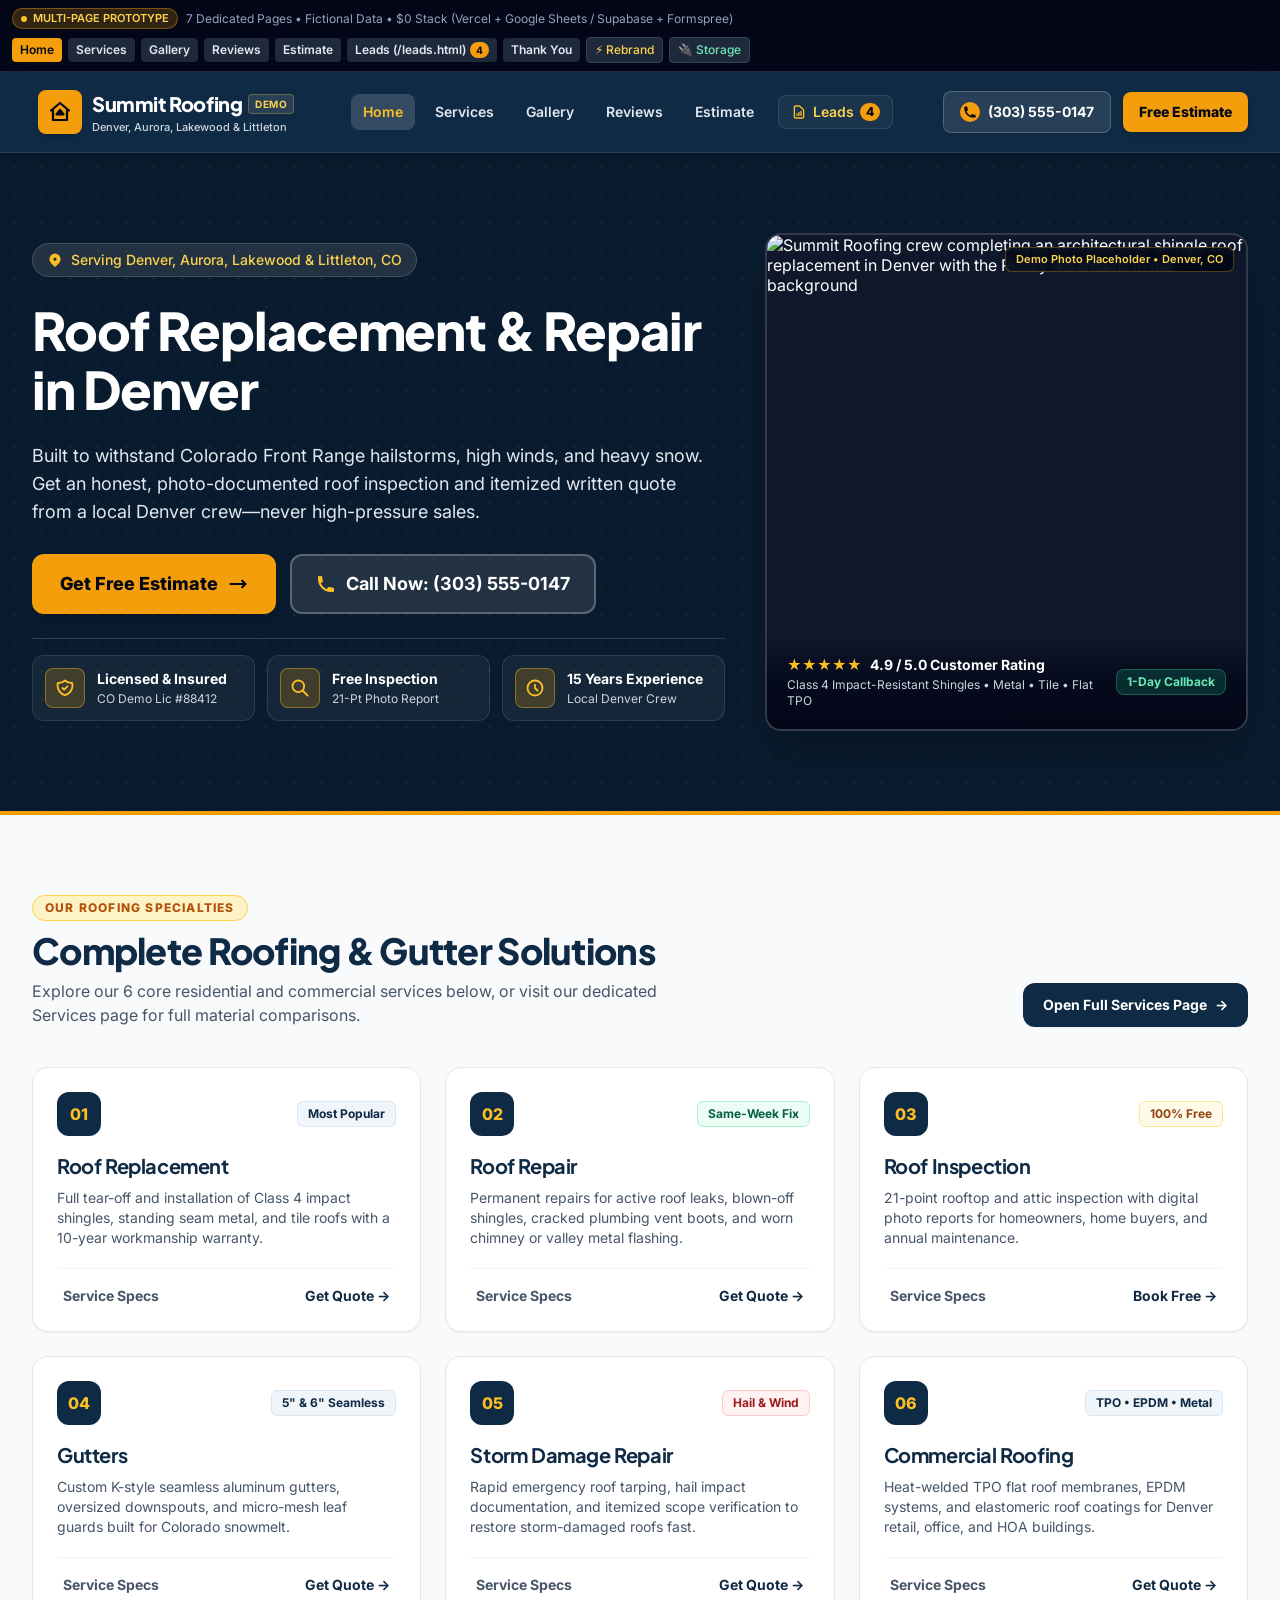
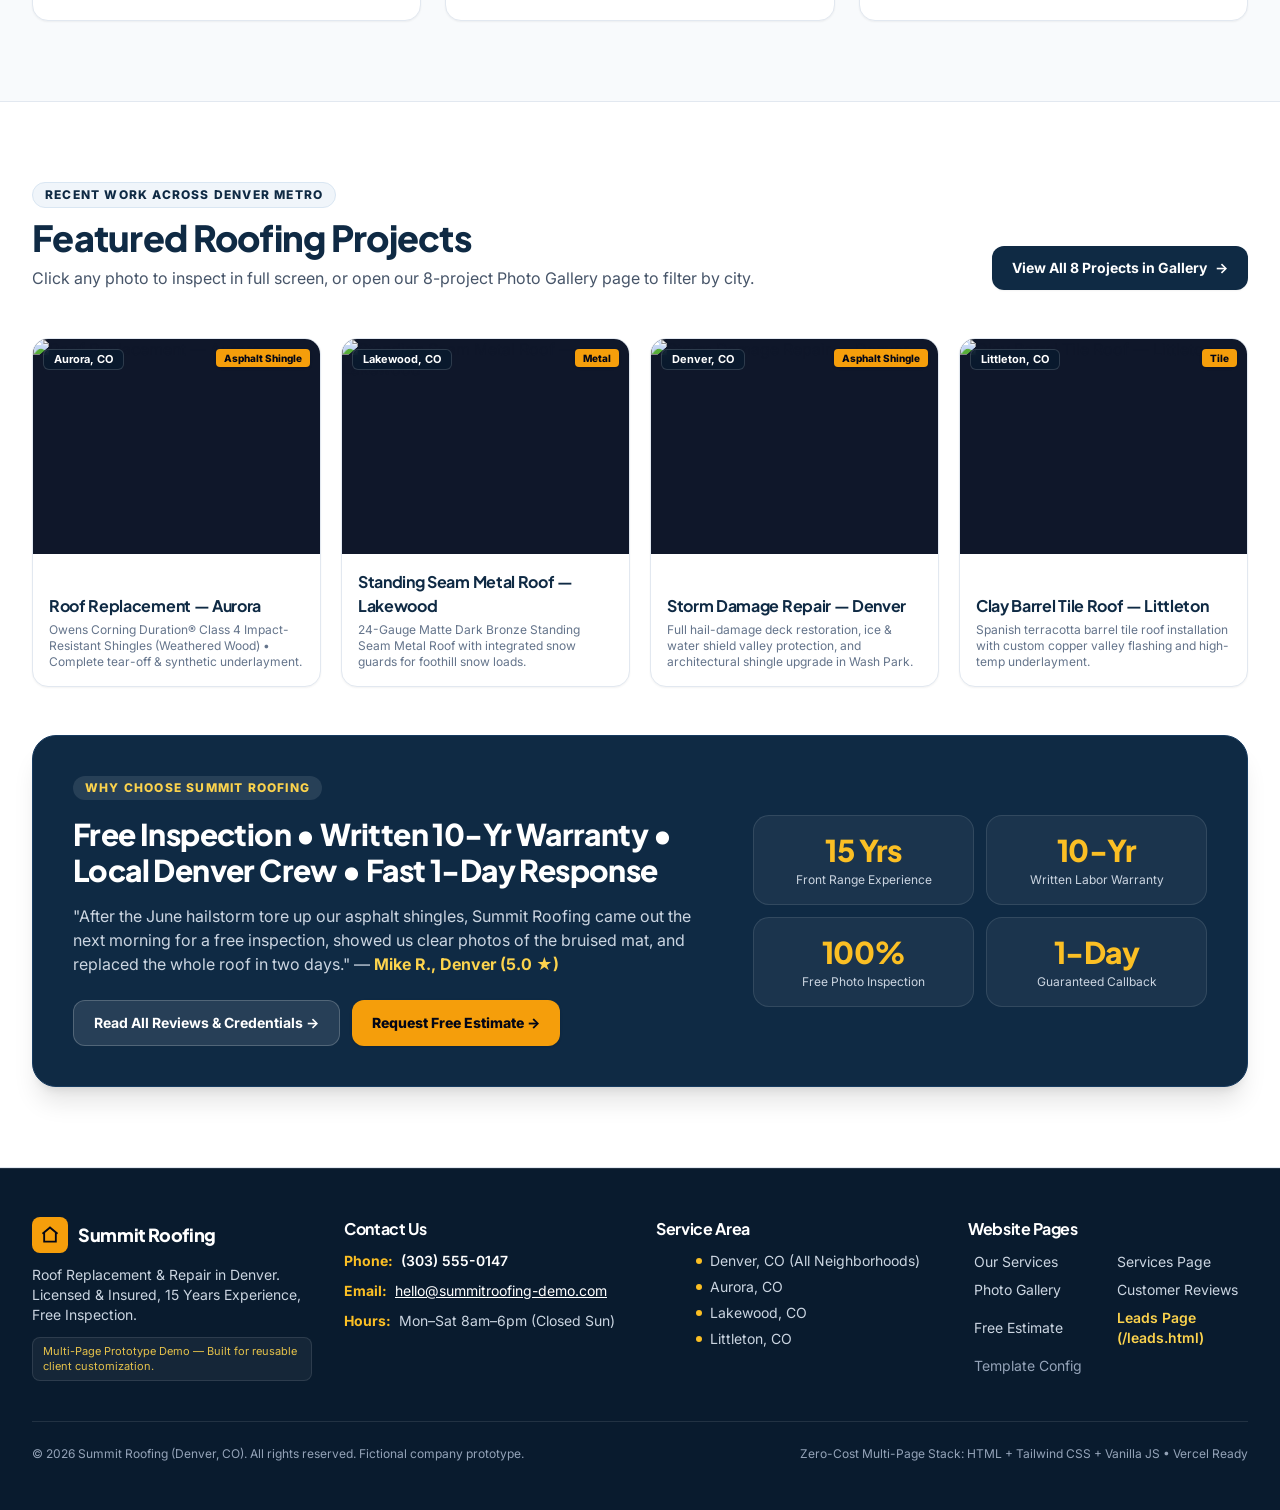
==== commit bcbf7d21: "Update to NEW version: 7-page site, local images, precompiled CSS + restored vercel.json security he" ====
--- a/index.html
+++ b/index.html
@@ -1,297 +1,758 @@
 <!DOCTYPE html>
-<html lang="en" class="scroll-smooth">
+<html lang="en" class="scroll-smooth" style="overflow-x: hidden; max-width: 100vw;">
 <head>
   <meta charset="UTF-8">
-  <meta name="viewport" content="width=device-width, initial-scale=1.0, maximum-scale=5.0">
-  <title>Summit Roofing | Roof Replacement &amp; Repair in Denver, CO</title>
-  <meta name="description" content="Denver's premier roofing contractor. Licensed &amp; insured roof replacement, hail damage repairs, and free 21-point roof inspections in Denver, Aurora, Lakewood &amp; Littleton.">
-  
-  <!-- Open Graph / Meta -->
-  <meta property="og:title" content="Summit Roofing | Roof Replacement &amp; Repair in Denver">
-  <meta property="og:description" content="Licensed &amp; Insured Front Range Roofing Contractor. 15 Years Experience, Free Inspection.">
+  <meta name="viewport" content="width=device-width, initial-scale=1.0">
+  <title>Summit Roofing | Roof Replacement & Repair in Denver, CO</title>
+  <meta name="description" content="Summit Roofing provides licensed &amp; insured roof replacement, hail damage repair, seamless gutters, and free 21-point roof inspections across Denver, Aurora, Lakewood, and Littleton, CO.">
+  <meta name="keywords" content="Denver roofing company, roof replacement Denver, roof repair Aurora CO, hail damage roof inspection Lakewood, Littleton roofer, Summit Roofing demo">
+  <meta name="robots" content="index, follow">
+  <!-- Open Graph / Basic SEO -->
+  <meta property="og:title" content="Summit Roofing — Roof Replacement &amp; Repair in Denver, CO">
+  <meta property="og:description" content="Licensed &amp; Insured • 15 Years Experience • Free Roof Inspection. Serving Denver, Aurora, Lakewood &amp; Littleton.">
   <meta property="og:type" content="website">
   <meta property="og:locale" content="en_US">
-  
-  <!-- Schema.org JSON-LD LocalBusiness / RoofingContractor Structured Data -->
+
+  <!-- Structured Data (Schema.org LocalBusiness / RoofingContractor) -->
   <script type="application/ld+json">
   {
     "@context": "https://schema.org",
     "@type": "RoofingContractor",
-    "name": "Summit Roofing",
-    "image": "https://images.unsplash.com/photo-1632759145351-1d592919f522?auto=format&fit=crop&w=1200&q=80",
-    "telephone": "(303) 555-0147",
+    "name": "Summit Roofing (Demo Prototype)",
+    "description": "Roof Replacement & Repair in Denver, Aurora, Lakewood, and Littleton, Colorado.",
+    "telephone": "+1-303-555-0147",
     "email": "hello@summitroofing-demo.com",
-    "priceRange": "$$",
+    "url": "https://summitroofing-demo.vercel.app",
     "address": {
       "@type": "PostalAddress",
-      "streetAddress": "1700 Lincoln St, Suite 1200",
       "addressLocality": "Denver",
       "addressRegion": "CO",
-      "postalCode": "80203",
       "addressCountry": "US"
     },
-    "geo": {
-      "@type": "GeoCoordinates",
-      "latitude": 39.7436,
-      "longitude": -104.9860
-    },
-    "openingHoursSpecification": [
-      {
-        "@type": "OpeningHoursSpecification",
-        "dayOfWeek": ["Monday", "Tuesday", "Wednesday", "Thursday", "Friday", "Saturday"],
-        "opens": "08:00",
-        "closes": "18:00"
-      }
-    ],
-    "areaServed": [
-      { "@type": "City", "name": "Denver" },
-      { "@type": "City", "name": "Aurora" },
-      { "@type": "City", "name": "Lakewood" },
-      { "@type": "City", "name": "Littleton" }
-    ],
-    "aggregateRating": {
-      "@type": "AggregateRating",
-      "ratingValue": "4.9",
-      "reviewCount": "185"
-    }
+    "areaServed": ["Denver", "Aurora", "Lakewood", "Littleton"],
+    "openingHours": "Mo-Sa 08:00-18:00",
+    "priceRange": "$$"
   }
   </script>
 
-  <!-- Tailwind CSS via CDN -->
-  <script src="https://cdn.tailwindcss.com"></script>
+  <!-- Google Fonts: Inter & Plus Jakarta Sans -->
+  <link rel="preconnect" href="https://fonts.googleapis.com">
+  <link rel="preconnect" href="https://fonts.gstatic.com" crossorigin>
+  <link href="https://fonts.googleapis.com/css2?family=Inter:wght@400;500;600;700&family=Plus+Jakarta+Sans:wght@700;800&display=swap" rel="stylesheet">
+
+  <!-- Tailwind CSS v3.4.17 via Approved CDN -->
+  <script src="https://cdn.tailwindcss.com/3.4.17"></script>
   <script>
     tailwind.config = {
       theme: {
         extend: {
           colors: {
-            brand: {
-              navy: '#0F2A44',
-              'navy-dark': '#091B2C',
-              'navy-light': '#1A3B5C',
-              amber: '#F59E0B',
-              'amber-dark': '#D97706',
-              'amber-light': '#FEF3C7',
+            navy: {
+              50: '#F0F5FA',
+              100: '#D9E6F2',
+              700: '#163A5F',
+              800: '#0F2A44',
+              900: '#091B2E',
+              950: '#05101C'
+            },
+            amber: {
+              400: '#FBBF24',
+              500: '#F59E0B',
+              600: '#D97706',
+              700: '#B45309'
             }
+          },
+          fontFamily: {
+            sans: ['Inter', 'system-ui', '-apple-system', 'sans-serif'],
+            display: ['Plus Jakarta Sans', 'Inter', 'system-ui', 'sans-serif']
           }
         }
       }
-    }
+    };
   </script>
 
-  <!-- Lucide Icons CDN -->
-  <script src="https://unpkg.com/lucide@latest"></script>
-
-  <!-- Custom Stylesheet -->
-  <link rel="stylesheet" href="css/styles.css">
+  <link rel="stylesheet" href="styles.css">
 </head>
-<body class="bg-white text-slate-900 font-sans antialiased selection:bg-amber-100 selection:text-amber-900 pb-28 md:pb-0">
-
-  <!-- ================= TOP EMERGENCY & TRUST BAR ================= -->
-  <div class="bg-brand-navy-dark text-slate-300 text-xs py-2 px-4 border-b border-slate-800">
-    <div class="max-w-7xl mx-auto flex flex-wrap justify-between items-center gap-2">
-      <div class="flex items-center space-x-4">
-        <span class="flex items-center text-amber-400 font-medium">
-          <i data-lucide="shield-check" class="w-3.5 h-3.5 mr-1"></i>
-          Licensed &amp; Insured #CO-ROOF-78421
+<body class="bg-white text-slate-900 antialiased selection:bg-amber-500 selection:text-slate-950 pb-20 md:pb-0">
+
+  <!-- =====================================================================
+       PROTOTYPE / MULTI-PAGE ARCHITECTURE BAR (Quick page & config bar)
+       ===================================================================== -->
+  <div id="demoUtilityBar" class="bg-slate-950 text-slate-200 text-xs border-b border-slate-800 px-3 py-2">
+    <div class="max-w-7xl mx-auto flex flex-wrap items-center justify-between gap-2">
+      <div class="flex items-center gap-2 flex-wrap">
+        <span class="inline-flex items-center gap-1.5 bg-amber-500/20 text-amber-300 border border-amber-500/40 font-semibold px-2 py-0.5 rounded-full text-[11px]">
+          <span class="w-1.5 h-1.5 rounded-full bg-amber-400 animate-pulse"></span>
+          MULTI-PAGE PROTOTYPE
         </span>
-        <span class="hidden sm:inline-block text-slate-500">•</span>
-        <span class="hidden sm:flex items-center text-slate-300">
-          <i data-lucide="map-pin" class="w-3.5 h-3.5 mr-1 text-slate-400"></i>
-          Serving Denver, Aurora, Lakewood &amp; Littleton
-        </span>
-      </div>
-      <div class="flex items-center space-x-3 text-slate-300">
-        <span class="hidden md:inline-block">Mon–Sat: 8am–6pm</span>
-        <a href="tel:3035550147" class="text-amber-400 font-semibold flex items-center hover:text-amber-300 transition-colors" title="Call Emergency Storm Dispatch">
-          <span class="w-2 h-2 rounded-full bg-emerald-400 animate-pulse mr-1.5"></span>
-          Emergency Hail Tarping Available
-        </a>
+        <span class="text-slate-400 hidden xl:inline">7 Dedicated Pages • Fictional Data • $0 Stack (Vercel + Google Sheets / Supabase + Formspree)</span>
+      </div>
+      <div class="flex items-center gap-1 sm:gap-1.5 flex-wrap">
+        <button type="button" onclick="switchView('home')" id="utilTabHome" class="px-2 py-1 rounded font-semibold transition bg-amber-500 text-slate-950">
+          Home
+        </button>
+        <button type="button" onclick="switchView('services')" id="utilTabServices" class="px-2 py-1 rounded font-semibold transition bg-slate-800 hover:bg-slate-700 text-slate-200">
+          Services
+        </button>
+        <button type="button" onclick="switchView('gallery')" id="utilTabGallery" class="px-2 py-1 rounded font-semibold transition bg-slate-800 hover:bg-slate-700 text-slate-200">
+          Gallery
+        </button>
+        <button type="button" onclick="switchView('reviews')" id="utilTabReviews" class="px-2 py-1 rounded font-semibold transition bg-slate-800 hover:bg-slate-700 text-slate-200">
+          Reviews
+        </button>
+        <button type="button" onclick="switchView('estimate')" id="utilTabEstimate" class="px-2 py-1 rounded font-semibold transition bg-slate-800 hover:bg-slate-700 text-slate-200">
+          Estimate
+        </button>
+        <button type="button" onclick="switchView('leads')" id="utilTabLeads" class="px-2 py-1 rounded font-semibold transition bg-slate-800 hover:bg-slate-700 text-slate-200 flex items-center gap-1">
+          <span>Leads (/leads.html)</span>
+          <span id="headerLeadCountBadge" class="bg-amber-500 text-slate-950 text-[10px] font-bold px-1.5 py-0.2 rounded-full">4</span>
+        </button>
+        <button type="button" onclick="switchView('thank-you')" id="utilTabThanks" class="px-2 py-1 rounded font-semibold transition bg-slate-800 hover:bg-slate-700 text-slate-200">
+          Thank You
+        </button>
+        <button type="button" onclick="openModal('customizerModal')" class="px-2 py-1 rounded font-medium bg-slate-800 hover:bg-slate-700 text-amber-300 border border-slate-700 transition" title="Customize Template for Future Clients">
+          ⚡ Rebrand
+        </button>
+        <button type="button" onclick="openModal('integrationsModal')" class="px-2 py-1 rounded font-medium bg-slate-800 hover:bg-slate-700 text-emerald-300 border border-slate-700 transition" title="Configure Google Sheets, Supabase & Formspree">
+          🔌 Storage
+        </button>
       </div>
     </div>
   </div>
 
-  <!-- ================= 1. STICKY HEADER ================= -->
-  <header class="sticky top-0 z-40 bg-brand-navy text-white shadow-lg border-b border-slate-800">
-    <div class="max-w-7xl mx-auto px-4 sm:px-6 lg:px-8 h-20 flex items-center justify-between">
-      
-      <!-- Logo -->
-      <a href="index.html" class="flex items-center space-x-3 group" aria-label="Summit Roofing Home">
-        <div class="w-11 h-11 rounded-lg bg-amber-500 flex items-center justify-center text-brand-navy shadow-md group-hover:bg-amber-400 transition-colors">
-          <i data-lucide="mountain-snow" class="w-7 h-7 stroke-[2.5]"></i>
-        </div>
-        <div>
-          <span class="text-xl sm:text-2xl font-black tracking-tight text-white block leading-tight">
-            SUMMIT<span class="text-amber-400 font-extrabold">ROOFING</span>
-          </span>
-          <span class="text-[10px] tracking-widest uppercase text-slate-300 block font-semibold">
-            Denver, Colorado
-          </span>
-        </div>
-      </a>
-
-      <!-- Desktop Navigation -->
-      <nav class="hidden md:flex items-center space-x-7 text-sm font-semibold tracking-wide">
-        <a href="#services" class="text-slate-200 hover:text-amber-400 transition-colors">Services</a>
-        <a href="#gallery" class="text-slate-200 hover:text-amber-400 transition-colors">Gallery</a>
-        <a href="#why-us" class="text-slate-200 hover:text-amber-400 transition-colors">Why Us</a>
-        <a href="#reviews" class="text-slate-200 hover:text-amber-400 transition-colors">Reviews</a>
-        <a href="leads.html" class="text-amber-400 hover:text-amber-300 transition-colors flex items-center text-xs bg-brand-navy-dark px-2.5 py-1 rounded border border-amber-500/30">
-          <i data-lucide="table-2" class="w-3.5 h-3.5 mr-1"></i> Leads View
+  <!-- =====================================================================
+       1. STICKY MULTI-PAGE HEADER (Mobile-first with Click-to-Call & Active Page Nav)
+       ===================================================================== -->
+  <header class="sticky top-0 z-40 brand-navy-bg text-white shadow-lg border-b border-white/10">
+    <div class="max-w-7xl mx-auto px-3 sm:px-6 lg:px-8">
+      <div class="flex items-center justify-between h-16 sm:h-20 gap-1.5 sm:gap-2">
+        <!-- Brand Logo -->
+        <button type="button" onclick="switchView('home')" class="flex items-center gap-2.5 text-left group focus:outline-none">
+          <div class="w-9 h-9 sm:w-11 sm:h-11 rounded-lg bg-amber-500 flex items-center justify-center text-slate-950 shadow-md group-hover:bg-amber-400 transition shrink-0">
+            <svg class="w-6 h-6" viewBox="0 0 24 24" fill="none" stroke="currentColor" stroke-width="2.2" stroke-linecap="round" stroke-linejoin="round">
+              <path d="M3 10.5L12 3l9 7.5" />
+              <path d="M5 9.5V20h14V9.5" />
+              <path d="M8.5 14.5L12 10l3.5 4.5H8.5z" fill="currentColor" />
+            </svg>
+          </div>
+          <div class="min-w-0">
+            <div class="flex items-center gap-1.5">
+              <span id="brandLogoText" class="font-display font-extrabold text-sm sm:text-xl tracking-tight text-white whitespace-nowrap">Summit Roofing</span>
+              <span class="text-[10px] font-bold uppercase tracking-wider px-1.5 py-0.5 rounded bg-white/10 text-amber-300 border border-amber-400/30 hidden xl:inline-block">DEMO</span>
+            </div>
+            <p id="brandCitySubtext" class="hidden sm:block text-[11px] text-slate-300 font-medium leading-none mt-0.5 whitespace-nowrap">Denver, Aurora, Lakewood &amp; Littleton</p>
+            <p class="block sm:hidden text-[10px] text-amber-300 font-semibold leading-none mt-0.5 whitespace-nowrap">Denver Metro, CO</p>
+          </div>
+        </button>
+
+        <!-- Desktop Multi-Page Navigation Links -->
+        <nav class="hidden lg:flex items-center gap-1.5 xl:gap-2 text-sm font-semibold text-slate-200" aria-label="Main Page Navigation">
+          <button type="button" id="navLink-home" onclick="switchView('home')" class="px-3 py-2 rounded-lg transition bg-white/15 text-amber-400">Home</button>
+          <button type="button" id="navLink-services" onclick="navigateToSection('services')" class="px-3 py-2 rounded-lg transition hover:bg-white/10 hover:text-amber-400">Services</button>
+          <button type="button" id="navLink-gallery" onclick="navigateToSection('gallery')" class="px-3 py-2 rounded-lg transition hover:bg-white/10 hover:text-amber-400">Gallery</button>
+          <button type="button" id="navLink-reviews" onclick="navigateToSection('reviews')" class="px-3 py-2 rounded-lg transition hover:bg-white/10 hover:text-amber-400">Reviews</button>
+          <button type="button" id="navLink-estimate" onclick="navigateToSection('estimate')" class="px-3 py-2 rounded-lg transition hover:bg-white/10 hover:text-amber-400">Estimate</button>
+          <button type="button" id="navLink-leads" onclick="switchView('leads')" class="ml-1 text-amber-300 hover:text-amber-200 font-semibold flex items-center gap-1.5 bg-white/5 hover:bg-white/10 px-3 py-1.5 rounded-lg border border-white/10 transition">
+            <svg class="w-4 h-4 text-amber-400" fill="none" stroke="currentColor" viewBox="0 0 24 24"><path stroke-linecap="round" stroke-linejoin="round" stroke-width="2" d="M9 17v-2m3 2v-4m3 4v-6m2 10H7a2 2 0 01-2-2V5a2 2 0 012-2h5.586a1 1 0 01.707.293l5.414 5.414a1 1 0 01.293.707V19a2 2 0 01-2 2z"/></svg>
+            <span>Leads</span>
+            <span id="navLeadBadge" class="bg-amber-500 text-slate-950 text-xs font-extrabold px-1.5 py-0.2 rounded-full">4</span>
+          </button>
+        </nav>
+
+        <!-- Header Right CTA Buttons (Prominent Click-to-Call + Free Estimate Page Button) -->
+        <div class="flex items-center gap-2 sm:gap-3">
+          <a href="tel:+13035550147" onclick="handlePhoneClick(event, '(303) 555-0147')" class="inline-flex items-center gap-1.5 sm:gap-2 bg-white/10 hover:bg-white/20 active:bg-white/25 text-white border border-white/20 font-bold text-[11px] sm:text-sm px-2 sm:px-4 py-1.5 sm:py-2.5 rounded-lg transition shadow-sm shrink-0" aria-label="Call Summit Roofing at (303) 555-0147">
+            <span class="w-5 h-5 sm:w-6 sm:h-6 rounded-full bg-amber-500 text-slate-950 flex items-center justify-center shrink-0">
+              <svg class="w-3.5 h-3.5" fill="currentColor" viewBox="0 0 20 20"><path d="M2 3a1 1 0 011-1h2.153a1 1 0 01.986.836l.74 4.435a1 1 0 01-.54 1.06l-1.548.773a11.037 11.037 0 006.105 6.105l.774-1.548a1 1 0 011.059-.54l4.435.74a1 1 0 01.836.986V17a1 1 0 01-1 1h-2C7.82 18 2 12.18 2 5V3z"/></svg>
+            </span>
+            <span class="brand-phone-display whitespace-nowrap">(303) 555-0147</span>
+          </a>
+
+          <button type="button" onclick="navigateToSection('estimate', true)" class="hidden sm:inline-flex items-center justify-center brand-amber-bg text-slate-950 font-extrabold text-sm px-4 py-2.5 rounded-lg shadow-md transition whitespace-nowrap">
+            Free Estimate
+          </button>
+
+          <!-- Mobile Hamburger Menu Button -->
+          <button type="button" id="mobileMenuBtn" onclick="toggleMobileMenu()" class="lg:hidden inline-flex items-center justify-center p-2 rounded-lg text-slate-200 hover:text-white hover:bg-white/10 focus:outline-none" aria-label="Toggle Menu" aria-expanded="false">
+            <svg id="menuIconOpen" class="w-6 h-6" fill="none" stroke="currentColor" viewBox="0 0 24 24"><path stroke-linecap="round" stroke-linejoin="round" stroke-width="2" d="M4 6h16M4 12h16M4 18h16"/></svg>
+            <svg id="menuIconClose" class="w-6 h-6 hidden" fill="none" stroke="currentColor" viewBox="0 0 24 24"><path stroke-linecap="round" stroke-linejoin="round" stroke-width="2" d="M6 18L18 6M6 6l12 12"/></svg>
+          </button>
+        </div>
+      </div>
+    </div>
+
+    <!-- Mobile Multi-Page Dropdown Menu -->
+    <div id="mobileMenuDropdown" class="hidden lg:hidden bg-navy-900 border-t border-white/10 px-4 pt-3 pb-5 space-y-2">
+      <div class="grid grid-cols-2 gap-2 pb-2">
+        <button type="button" onclick="switchView('home'); closeMobileMenu();" class="text-left px-3 py-2.5 rounded-lg bg-white/5 hover:bg-white/10 text-sm font-semibold text-white">🏠 Home Page</button>
+        <button type="button" onclick="navigateToSection('services'); closeMobileMenu();" class="text-left px-3 py-2.5 rounded-lg bg-white/5 hover:bg-white/10 text-sm font-semibold text-white">🛠️ Services Page</button>
+        <button type="button" onclick="navigateToSection('gallery'); closeMobileMenu();" class="text-left px-3 py-2.5 rounded-lg bg-white/5 hover:bg-white/10 text-sm font-semibold text-white">📷 Photo Gallery</button>
+        <button type="button" onclick="navigateToSection('reviews'); closeMobileMenu();" class="text-left px-3 py-2.5 rounded-lg bg-white/5 hover:bg-white/10 text-sm font-semibold text-white">⭐ Why Us &amp; Reviews</button>
+        <button type="button" onclick="navigateToSection('estimate', true); closeMobileMenu();" class="text-left px-3 py-2.5 rounded-lg bg-white/5 hover:bg-white/10 text-sm font-semibold text-amber-300">📋 Free Estimate Page</button>
+        <button type="button" onclick="switchView('leads'); closeMobileMenu();" class="text-left px-3 py-2.5 rounded-lg bg-amber-500/20 border border-amber-400/40 text-sm font-semibold text-amber-300 flex items-center justify-between">
+          <span>Leads Table</span>
+          <span id="mobileMenuLeadBadge" class="bg-amber-500 text-slate-950 text-xs font-extrabold px-1.5 rounded-full">4</span>
+        </button>
+      </div>
+      <div class="pt-2 border-t border-white/10 flex flex-col sm:flex-row gap-2">
+        <a href="tel:+13035550147" onclick="handlePhoneClick(event, '(303) 555-0147')" class="w-full py-3 rounded-lg bg-white/10 text-white font-bold text-center text-sm flex items-center justify-center gap-2 border border-white/15">
+          <svg class="w-4 h-4 text-amber-400" fill="currentColor" viewBox="0 0 20 20"><path d="M2 3a1 1 0 011-1h2.153a1 1 0 01.986.836l.74 4.435a1 1 0 01-.54 1.06l-1.548.773a11.037 11.037 0 006.105 6.105l.774-1.548a1 1 0 011.059-.54l4.435.74a1 1 0 01.836.986V17a1 1 0 01-1 1h-2C7.82 18 2 12.18 2 5V3z"/></svg>
+          <span>Call Now: <span class="brand-phone-display">(303) 555-0147</span></span>
         </a>
-      </nav>
-
-      <!-- Desktop Contact & CTA -->
-      <div class="hidden lg:flex items-center space-x-4">
-        <a href="tel:3035550147" class="flex items-center text-slate-100 hover:text-amber-400 transition-colors font-mono font-bold text-sm">
-          <div class="w-9 h-9 rounded-full bg-slate-800/80 flex items-center justify-center text-amber-400 mr-2.5 border border-slate-700">
-            <i data-lucide="phone-call" class="w-4 h-4"></i>
-          </div>
-          <span>(303) 555-0147</span>
-        </a>
-        <a href="#estimate" class="inline-flex items-center justify-center px-5 py-2.5 rounded-lg bg-amber-500 hover:bg-amber-400 text-brand-navy font-bold text-sm shadow-md hover:shadow-lg transition-all transform hover:-translate-y-0.5">
-          Free Estimate
-        </a>
-      </div>
-
-      <!-- Mobile Hamburger Button -->
-      <div class="flex items-center space-x-2 md:hidden">
-        <a href="tel:3035550147" class="p-2 text-amber-400 bg-slate-800 rounded-lg hover:bg-slate-700" aria-label="Call Summit Roofing">
-          <i data-lucide="phone" class="w-5 h-5"></i>
-        </a>
-        <button id="mobile-menu-btn" class="p-2 text-slate-200 hover:text-white rounded-lg focus:outline-none" aria-label="Open Navigation Menu" aria-expanded="false">
-          <span id="menu-icon-wrap"><i data-lucide="menu" class="w-6 h-6"></i></span>
+        <button type="button" onclick="navigateToSection('estimate', true); closeMobileMenu();" class="w-full py-3 rounded-lg brand-amber-bg text-slate-950 font-extrabold text-center text-sm shadow">
+          Open Free Estimate Page →
         </button>
-      </div>
-    </div>
-
-    <!-- Mobile Drawer Menu -->
-    <div id="mobile-menu" class="hidden md:hidden bg-brand-navy-dark border-t border-slate-800 px-4 pt-3 pb-6 space-y-3">
-      <a href="#services" class="mobile-nav-link block px-3 py-2 rounded-md text-base font-medium text-slate-200 hover:text-amber-400 hover:bg-slate-800">Services</a>
-      <a href="#gallery" class="mobile-nav-link block px-3 py-2 rounded-md text-base font-medium text-slate-200 hover:text-amber-400 hover:bg-slate-800">Gallery</a>
-      <a href="#why-us" class="mobile-nav-link block px-3 py-2 rounded-md text-base font-medium text-slate-200 hover:text-amber-400 hover:bg-slate-800">Why Choose Us</a>
-      <a href="#reviews" class="mobile-nav-link block px-3 py-2 rounded-md text-base font-medium text-slate-200 hover:text-amber-400 hover:bg-slate-800">Reviews</a>
-      <a href="leads.html" class="mobile-nav-link block px-3 py-2 rounded-md text-sm font-medium text-amber-400 bg-slate-900 border border-amber-500/20">
-        📊 View Leads Table (Prototype)
-      </a>
-      <div class="pt-3 border-t border-slate-800 flex flex-col gap-2.5">
-        <a href="tel:3035550147" class="flex items-center justify-center w-full py-3 rounded-lg bg-slate-800 text-amber-400 font-bold font-mono text-base border border-slate-700">
-          <i data-lucide="phone-call" class="w-5 h-5 mr-2"></i>
-          Call (303) 555-0147
-        </a>
-        <a href="#estimate" class="mobile-nav-link flex items-center justify-center w-full py-3 rounded-lg bg-amber-500 text-brand-navy font-bold text-base shadow-md">
-          Get Free Estimate
-        </a>
       </div>
     </div>
   </header>
 
-  <!-- ================= 2. HERO SECTION ================= -->
-  <section class="relative bg-brand-navy text-white overflow-hidden py-16 md:py-24">
-    <!-- Atmospheric subtle background pattern -->
-    <div class="absolute inset-0 opacity-15 pointer-events-none bg-[radial-gradient(#F59E0B_1px,transparent_1px)] [background-size:20px_20px]"></div>
-    
-    <div class="max-w-7xl mx-auto px-4 sm:px-6 lg:px-8 relative z-10">
-      <div class="grid grid-cols-1 lg:grid-cols-12 gap-12 items-center">
+  <!-- =====================================================================
+       PAGE 1: HOME PAGE (index.html — Hero + Executive Overview + Page Portals)
+       ===================================================================== -->
+  <main id="view-home" class="block">
+
+    <!-- HERO SECTION -->
+    <section class="relative brand-navy-dark-bg text-white overflow-hidden py-10 sm:py-16 lg:py-20 border-b-4 border-amber-500">
+      <div class="absolute inset-0 opacity-10 pointer-events-none" style="background-image: radial-gradient(#F59E0B 1px, transparent 1px); background-size: 28px 28px;"></div>
+
+      <div class="max-w-7xl mx-auto px-4 sm:px-6 lg:px-8 relative z-10">
+        <div class="grid grid-cols-1 lg:grid-cols-12 gap-8 lg:gap-10 items-center">
+          
+          <!-- Left Column: Copy, Buttons & Trust Badges -->
+          <div class="lg:col-span-7 space-y-6">
+            <div class="inline-flex flex-wrap items-center gap-2 bg-white/10 border border-white/15 rounded-full px-3.5 py-1.5 text-xs sm:text-sm font-medium text-amber-300">
+              <svg class="w-4 h-4 text-amber-400 shrink-0" fill="currentColor" viewBox="0 0 20 20"><path fill-rule="evenodd" d="M5.05 4.05a7 7 0 119.9 9.9L10 18.9l-4.95-4.95a7 7 0 010-9.9zM10 11a2 2 0 100-4 2 2 0 000 4z" clip-rule="evenodd"/></svg>
+              <span id="heroServiceAreaPill">Serving Denver, Aurora, Lakewood &amp; Littleton, CO</span>
+            </div>
+
+            <h1 id="heroHeadline" class="font-display font-extrabold text-3xl sm:text-5xl lg:text-[52px] leading-[1.12] tracking-tight text-white">
+              Roof Replacement &amp; Repair in Denver
+            </h1>
+
+            <p id="heroSubheadline" class="text-base sm:text-lg text-slate-200 max-w-2xl leading-relaxed font-normal">
+              Built to withstand Colorado Front Range hailstorms, high winds, and heavy snow. Get an honest, photo-documented roof inspection and itemized written quote from a local Denver crew—never high-pressure sales.
+            </p>
+
+            <!-- 2 Hero CTA Buttons: Get Free Estimate + Call Now -->
+            <div class="flex flex-col sm:flex-row items-stretch sm:items-center gap-3.5 pt-1">
+              <button type="button" onclick="navigateToSection('estimate', true)" class="cta-pulse inline-flex items-center justify-center gap-2.5 brand-amber-bg text-slate-950 font-extrabold text-base sm:text-lg px-7 py-4 rounded-xl shadow-lg transition transform active:scale-[0.99]">
+                <span>Get Free Estimate</span>
+                <svg class="w-5 h-5" fill="none" stroke="currentColor" viewBox="0 0 24 24"><path stroke-linecap="round" stroke-linejoin="round" stroke-width="2.5" d="M17 8l4 4m0 0l-4 4m4-4H3"/></svg>
+              </button>
+
+              <a href="tel:+13035550147" onclick="handlePhoneClick(event, '(303) 555-0147')" class="inline-flex items-center justify-center gap-2.5 bg-white/10 hover:bg-white/20 text-white border-2 border-white/25 font-bold text-base sm:text-lg px-6 py-3.5 rounded-xl transition">
+                <svg class="w-5 h-5 text-amber-400 shrink-0" fill="currentColor" viewBox="0 0 20 20"><path d="M2 3a1 1 0 011-1h2.153a1 1 0 01.986.836l.74 4.435a1 1 0 01-.54 1.06l-1.548.773a11.037 11.037 0 006.105 6.105l.774-1.548a1 1 0 011.059-.54l4.435.74a1 1 0 01.836.986V17a1 1 0 01-1 1h-2C7.82 18 2 12.18 2 5V3z"/></svg>
+                <span>Call Now: <span class="brand-phone-display">(303) 555-0147</span></span>
+              </a>
+            </div>
+
+            <!-- 3 Trust Badges (Licensed & Insured, Free Inspection, 15 Years) -->
+            <div class="pt-4 border-t border-white/15 grid grid-cols-1 sm:grid-cols-3 gap-3">
+              <div class="flex items-center gap-3 bg-white/5 border border-white/10 rounded-xl p-3">
+                <div class="w-10 h-10 rounded-lg bg-amber-500/20 border border-amber-400/40 flex items-center justify-center text-amber-400 shrink-0">
+                  <svg class="w-5 h-5" fill="none" stroke="currentColor" viewBox="0 0 24 24"><path stroke-linecap="round" stroke-linejoin="round" stroke-width="2.2" d="M9 12l2 2 4-4m5.618-4.016A11.955 11.955 0 0112 2.944a11.955 11.955 0 01-8.618 3.04A12.02 12.02 0 003 9c0 5.591 3.824 10.29 9 11.622 5.176-1.332 9-6.03 9-11.622 0-1.042-.133-2.052-.382-3.016z"/></svg>
+                </div>
+                <div>
+                  <p class="font-bold text-sm text-white leading-tight">Licensed &amp; Insured</p>
+                  <p class="text-xs text-slate-300 mt-0.5">CO Demo Lic #88412</p>
+                </div>
+              </div>
+
+              <div class="flex items-center gap-3 bg-white/5 border border-white/10 rounded-xl p-3">
+                <div class="w-10 h-10 rounded-lg bg-amber-500/20 border border-amber-400/40 flex items-center justify-center text-amber-400 shrink-0">
+                  <svg class="w-5 h-5" fill="none" stroke="currentColor" viewBox="0 0 24 24"><path stroke-linecap="round" stroke-linejoin="round" stroke-width="2.2" d="M21 21l-6-6m2-5a7 7 0 11-14 0 7 7 0 0114 0z"/></svg>
+                </div>
+                <div>
+                  <p class="font-bold text-sm text-white leading-tight">Free Inspection</p>
+                  <p class="text-xs text-slate-300 mt-0.5">21-Pt Photo Report</p>
+                </div>
+              </div>
+
+              <div class="flex items-center gap-3 bg-white/5 border border-white/10 rounded-xl p-3">
+                <div class="w-10 h-10 rounded-lg bg-amber-500/20 border border-amber-400/40 flex items-center justify-center text-amber-400 shrink-0">
+                  <svg class="w-5 h-5" fill="none" stroke="currentColor" viewBox="0 0 24 24"><path stroke-linecap="round" stroke-linejoin="round" stroke-width="2.2" d="M12 8v4l3 3m6-3a9 9 0 11-18 0 9 9 0 0118 0z"/></svg>
+                </div>
+                <div>
+                  <p class="font-bold text-sm text-white leading-tight">15 Years Experience</p>
+                  <p class="text-xs text-slate-300 mt-0.5">Local Denver Crew</p>
+                </div>
+              </div>
+            </div>
+          </div>
+
+          <!-- Right Column: 1 Hero Photo with Credential Overlay -->
+          <div class="lg:col-span-5">
+            <div class="relative rounded-2xl overflow-hidden shadow-2xl border-2 border-white/15 bg-slate-900">
+              <img
+                src="images/hero-denver-roof.jpg"
+                alt="Summit Roofing crew completing an architectural shingle roof replacement in Denver with the Rocky Mountains in the background"
+                width="1120"
+                height="630"
+                fetchpriority="high"
+                class="w-full h-[270px] sm:h-[360px] lg:h-[400px] object-cover"
+              >
+              <div class="absolute top-3 right-3 bg-slate-950/85 backdrop-blur-sm text-amber-300 text-[11px] font-semibold px-2.5 py-1 rounded-md border border-amber-400/30">
+                Demo Photo Placeholder • Denver, CO
+              </div>
+              <div class="bg-gradient-to-t from-slate-950 via-slate-950/90 to-transparent p-4 sm:p-5 text-white">
+                <div class="flex items-center justify-between gap-2">
+                  <div>
+                    <div class="flex items-center gap-1 text-amber-400 text-sm font-bold">
+                      <span>★★★★★</span>
+                      <span class="text-white ml-1">4.9 / 5.0 Customer Rating</span>
+                    </div>
+                    <p class="text-xs text-slate-300 mt-0.5">Class 4 Impact-Resistant Shingles • Metal • Tile • Flat TPO</p>
+                  </div>
+                  <span class="bg-emerald-500/20 text-emerald-300 border border-emerald-400/30 text-xs font-bold px-2.5 py-1 rounded-lg whitespace-nowrap">
+                    1-Day Callback
+                  </span>
+                </div>
+              </div>
+            </div>
+          </div>
+
+        </div>
+      </div>
+    </section>
+
+    <!-- HOME SECTION 2: CORE SERVICES OVERVIEW (Links to Dedicated Services Page & Estimate Page) -->
+    <section class="py-14 sm:py-20 bg-slate-50 border-b border-slate-200">
+      <div class="max-w-7xl mx-auto px-4 sm:px-6 lg:px-8">
+        <div class="flex flex-col md:flex-row md:items-end justify-between mb-10 gap-4">
+          <div>
+            <span class="inline-block text-xs font-extrabold uppercase tracking-widest text-amber-700 bg-amber-100 border border-amber-300 px-3 py-1 rounded-full mb-2.5">
+              Our Roofing Specialties
+            </span>
+            <h2 class="font-display font-extrabold text-2xl sm:text-4xl text-navy-800">
+              Complete Roofing &amp; Gutter Solutions
+            </h2>
+            <p class="text-slate-600 text-sm sm:text-base mt-2 max-w-2xl">
+              Explore our 6 core residential and commercial services below, or visit our dedicated Services page for full material comparisons.
+            </p>
+          </div>
+          <button type="button" onclick="switchView('services')" class="inline-flex items-center justify-center gap-2 brand-navy-bg text-white font-bold text-xs sm:text-sm px-5 py-3 rounded-xl shadow-sm transition whitespace-nowrap">
+            <span>Open Full Services Page</span>
+            <span>→</span>
+          </button>
+        </div>
+
+        <div class="grid grid-cols-1 md:grid-cols-2 lg:grid-cols-3 gap-6">
+          <div class="contractor-card bg-white rounded-2xl p-6 border border-slate-200 shadow-sm flex flex-col justify-between">
+            <div>
+              <div class="flex items-center justify-between mb-4">
+                <div class="w-11 h-11 rounded-xl brand-navy-bg text-amber-400 flex items-center justify-center font-extrabold">01</div>
+                <span class="text-xs font-bold text-navy-800 bg-navy-50 px-2.5 py-1 rounded-md border border-navy-100">Most Popular</span>
+              </div>
+              <h3 class="font-display font-bold text-xl text-navy-800 mb-2">Roof Replacement</h3>
+              <p class="text-slate-600 text-sm leading-relaxed">
+                Full tear-off and installation of Class 4 impact shingles, standing seam metal, and tile roofs with a 10-year workmanship warranty.
+              </p>
+            </div>
+            <div class="mt-5 pt-4 border-t border-slate-100 flex items-center justify-between text-xs sm:text-sm font-bold">
+              <button type="button" onclick="switchView('services')" class="text-slate-600 hover:text-navy-800">Service Specs</button>
+              <button type="button" onclick="selectServiceAndScroll('Replacement')" class="text-navy-800 hover:text-amber-600">Get Quote →</button>
+            </div>
+          </div>
+
+          <div class="contractor-card bg-white rounded-2xl p-6 border border-slate-200 shadow-sm flex flex-col justify-between">
+            <div>
+              <div class="flex items-center justify-between mb-4">
+                <div class="w-11 h-11 rounded-xl brand-navy-bg text-amber-400 flex items-center justify-center font-extrabold">02</div>
+                <span class="text-xs font-bold text-emerald-800 bg-emerald-50 px-2.5 py-1 rounded-md border border-emerald-200">Same-Week Fix</span>
+              </div>
+              <h3 class="font-display font-bold text-xl text-navy-800 mb-2">Roof Repair</h3>
+              <p class="text-slate-600 text-sm leading-relaxed">
+                Permanent repairs for active roof leaks, blown-off shingles, cracked plumbing vent boots, and worn chimney or valley metal flashing.
+              </p>
+            </div>
+            <div class="mt-5 pt-4 border-t border-slate-100 flex items-center justify-between text-xs sm:text-sm font-bold">
+              <button type="button" onclick="switchView('services')" class="text-slate-600 hover:text-navy-800">Service Specs</button>
+              <button type="button" onclick="selectServiceAndScroll('Repair')" class="text-navy-800 hover:text-amber-600">Get Quote →</button>
+            </div>
+          </div>
+
+          <div class="contractor-card bg-white rounded-2xl p-6 border border-slate-200 shadow-sm flex flex-col justify-between">
+            <div>
+              <div class="flex items-center justify-between mb-4">
+                <div class="w-11 h-11 rounded-xl brand-navy-bg text-amber-400 flex items-center justify-center font-extrabold">03</div>
+                <span class="text-xs font-bold text-amber-800 bg-amber-50 px-2.5 py-1 rounded-md border border-amber-200">100% Free</span>
+              </div>
+              <h3 class="font-display font-bold text-xl text-navy-800 mb-2">Roof Inspection</h3>
+              <p class="text-slate-600 text-sm leading-relaxed">
+                21-point rooftop and attic inspection with digital photo reports for homeowners, home buyers, and annual maintenance.
+              </p>
+            </div>
+            <div class="mt-5 pt-4 border-t border-slate-100 flex items-center justify-between text-xs sm:text-sm font-bold">
+              <button type="button" onclick="switchView('services')" class="text-slate-600 hover:text-navy-800">Service Specs</button>
+              <button type="button" onclick="selectServiceAndScroll('Inspection')" class="text-navy-800 hover:text-amber-600">Book Free →</button>
+            </div>
+          </div>
+
+          <div class="contractor-card bg-white rounded-2xl p-6 border border-slate-200 shadow-sm flex flex-col justify-between">
+            <div>
+              <div class="flex items-center justify-between mb-4">
+                <div class="w-11 h-11 rounded-xl brand-navy-bg text-amber-400 flex items-center justify-center font-extrabold">04</div>
+                <span class="text-xs font-bold text-navy-800 bg-navy-50 px-2.5 py-1 rounded-md border border-navy-100">5" &amp; 6" Seamless</span>
+              </div>
+              <h3 class="font-display font-bold text-xl text-navy-800 mb-2">Gutters</h3>
+              <p class="text-slate-600 text-sm leading-relaxed">
+                Custom K-style seamless aluminum gutters, oversized downspouts, and micro-mesh leaf guards built for Colorado snowmelt.
+              </p>
+            </div>
+            <div class="mt-5 pt-4 border-t border-slate-100 flex items-center justify-between text-xs sm:text-sm font-bold">
+              <button type="button" onclick="switchView('services')" class="text-slate-600 hover:text-navy-800">Service Specs</button>
+              <button type="button" onclick="selectServiceAndScroll('Gutters')" class="text-navy-800 hover:text-amber-600">Get Quote →</button>
+            </div>
+          </div>
+
+          <div class="contractor-card bg-white rounded-2xl p-6 border border-slate-200 shadow-sm flex flex-col justify-between">
+            <div>
+              <div class="flex items-center justify-between mb-4">
+                <div class="w-11 h-11 rounded-xl brand-navy-bg text-amber-400 flex items-center justify-center font-extrabold">05</div>
+                <span class="text-xs font-bold text-red-800 bg-red-50 px-2.5 py-1 rounded-md border border-red-200">Hail &amp; Wind</span>
+              </div>
+              <h3 class="font-display font-bold text-xl text-navy-800 mb-2">Storm Damage Repair</h3>
+              <p class="text-slate-600 text-sm leading-relaxed">
+                Rapid emergency roof tarping, hail impact documentation, and itemized scope verification to restore storm-damaged roofs fast.
+              </p>
+            </div>
+            <div class="mt-5 pt-4 border-t border-slate-100 flex items-center justify-between text-xs sm:text-sm font-bold">
+              <button type="button" onclick="switchView('services')" class="text-slate-600 hover:text-navy-800">Service Specs</button>
+              <button type="button" onclick="selectServiceAndScroll('Storm Damage')" class="text-navy-800 hover:text-amber-600">Get Quote →</button>
+            </div>
+          </div>
+
+          <div class="contractor-card bg-white rounded-2xl p-6 border border-slate-200 shadow-sm flex flex-col justify-between">
+            <div>
+              <div class="flex items-center justify-between mb-4">
+                <div class="w-11 h-11 rounded-xl brand-navy-bg text-amber-400 flex items-center justify-center font-extrabold">06</div>
+                <span class="text-xs font-bold text-navy-800 bg-navy-50 px-2.5 py-1 rounded-md border border-navy-100">TPO • EPDM • Metal</span>
+              </div>
+              <h3 class="font-display font-bold text-xl text-navy-800 mb-2">Commercial Roofing</h3>
+              <p class="text-slate-600 text-sm leading-relaxed">
+                Heat-welded TPO flat roof membranes, EPDM systems, and elastomeric roof coatings for Denver retail, office, and HOA buildings.
+              </p>
+            </div>
+            <div class="mt-5 pt-4 border-t border-slate-100 flex items-center justify-between text-xs sm:text-sm font-bold">
+              <button type="button" onclick="switchView('services')" class="text-slate-600 hover:text-navy-800">Service Specs</button>
+              <button type="button" onclick="selectServiceAndScroll('Replacement', 'Flat')" class="text-navy-800 hover:text-amber-600">Get Quote →</button>
+            </div>
+          </div>
+        </div>
+      </div>
+    </section>
+
+    <!-- HOME SECTION 3: FEATURED PROJECT GALLERY PREVIEW + REVIEWS SNAPSHOT -->
+    <section class="py-14 sm:py-20 bg-white border-b border-slate-200">
+      <div class="max-w-7xl mx-auto px-4 sm:px-6 lg:px-8 space-y-12">
         
-        <!-- Left: Value Proposition & CTAs -->
-        <div class="lg:col-span-7 space-y-6 text-center lg:text-left">
-          
-          <!-- Badges Bar -->
-          <div class="flex flex-wrap items-center justify-center lg:justify-start gap-2">
-            <div class="inline-flex items-center space-x-2 bg-slate-800/90 border border-amber-500/30 rounded-full px-3.5 py-1.5 text-xs font-semibold text-amber-400">
-              <span class="w-2 h-2 rounded-full bg-amber-400"></span>
-              <span>Denver &amp; Front Range Hail Specialists</span>
-            </div>
-            <div class="inline-flex items-center space-x-1.5 bg-emerald-950/60 border border-emerald-500/30 rounded-full px-3 py-1.5 text-xs font-semibold text-emerald-300">
-              <i data-lucide="banknote" class="w-3.5 h-3.5 text-emerald-400"></i>
-              <span>0% Financing Options Available</span>
-            </div>
-          </div>
-
-          <!-- Main H1 Headline -->
-          <h1 class="text-3xl sm:text-4xl md:text-5xl lg:text-6xl font-black tracking-tight leading-[1.15] text-white">
-            Roof Replacement &amp; Repair in Denver
-          </h1>
-
-          <!-- Realistic Contractor Subheadline -->
-          <p class="text-lg sm:text-xl text-slate-300 max-w-2xl mx-auto lg:mx-0 leading-relaxed">
-            Denver's trusted local roofing contractor. Protecting Colorado homes from mountain wind, snow loads, and golf-ball hail with Class 4 impact-resistant roofing.
-          </p>
-
-          <!-- Action Buttons -->
-          <div class="flex flex-col sm:flex-row items-center justify-center lg:justify-start gap-4 pt-2">
-            <a href="#estimate" class="w-full sm:w-auto inline-flex items-center justify-center px-8 py-4 rounded-xl bg-amber-500 hover:bg-amber-400 text-brand-navy font-black text-base shadow-xl hover:shadow-amber-500/20 transition-all transform hover:-translate-y-0.5">
-              <span>Get Free Estimate</span>
-              <i data-lucide="arrow-right" class="w-5 h-5 ml-2 stroke-[2.5]"></i>
-            </a>
-            <a href="tel:3035550147" class="w-full sm:w-auto inline-flex items-center justify-center px-7 py-4 rounded-xl bg-slate-800/90 hover:bg-slate-700 text-white font-bold text-base border border-slate-700 shadow-md transition-all">
-              <i data-lucide="phone" class="w-5 h-5 mr-2 text-amber-400"></i>
-              <span>Call (303) 555-0147</span>
-            </a>
-          </div>
-
-          <!-- Trust Badges Bar (3 Badges) -->
-          <div class="pt-8 border-t border-slate-800/80 grid grid-cols-3 gap-3 max-w-lg mx-auto lg:mx-0 text-center sm:text-left">
-            <div class="flex flex-col sm:flex-row items-center sm:items-start gap-2">
-              <div class="w-9 h-9 rounded-lg bg-amber-500/10 border border-amber-500/20 flex items-center justify-center text-amber-400 shrink-0">
-                <i data-lucide="shield" class="w-5 h-5"></i>
-              </div>
-              <div>
-                <p class="text-xs sm:text-sm font-bold text-white">Licensed &amp; Insured</p>
-                <p class="text-[11px] text-slate-300">$2M Liability Coverage</p>
-              </div>
-            </div>
-
-            <div class="flex flex-col sm:flex-row items-center sm:items-start gap-2">
-              <div class="w-9 h-9 rounded-lg bg-amber-500/10 border border-amber-500/20 flex items-center justify-center text-amber-400 shrink-0">
-                <i data-lucide="check-circle" class="w-5 h-5"></i>
-              </div>
-              <div>
-                <p class="text-xs sm:text-sm font-bold text-white">Free Inspection</p>
-                <p class="text-[11px] text-slate-300">21-Point Photo Report</p>
-              </div>
-            </div>
-
-            <div class="flex flex-col sm:flex-row items-center sm:items-start gap-2">
-              <div class="w-9 h-9 rounded-lg bg-amber-500/10 border border-amber-500/20 flex items-center justify-center text-amber-400 shrink-0">
-                <i data-lucide="award" class="w-5 h-5"></i>
-              </div>
-              <div>
-                <p class="text-xs sm:text-sm font-bold text-white">15 Years Exp.</p>
-                <p class="text-[11px] text-slate-300">2,400+ Front Range Roofs</p>
-              </div>
-            </div>
-          </div>
-
-        </div>
-
-        <!-- Right: 1 High-Res Hero Image with Trust Overlay -->
-        <div class="lg:col-span-5 relative">
-          <div class="relative mx-auto max-w-md lg:max-w-none rounded-2xl overflow-hidden shadow-2xl border-4 border-slate-800 bg-slate-900 group">
-            <img src="https://images.unsplash.com/photo-1632759145351-1d592919f522?auto=format&fit=crop&w=1000&q=80" 
-                 alt="Summit Roofing residential roof replacement in Denver" 
-                 class="w-full h-80 sm:h-96 lg:h-[460px] object-cover group-hover:scale-105 transition-transform duration-700">
-            <div class="absolute inset-0 bg-gradient-to-t from-brand-navy-dark/90 via-transparent to-transparent"></div>
-            
-            <!-- Bottom Floating Trust Pill -->
-            <div class="absolute bottom-4 left-4 right-4 bg-brand-navy-dark/95 backdrop-blur-md p-4 rounded-xl border border-slate-700 flex items-center justify-between">
-              <div>
-                <div class="flex items-center text-amber-400 text-xs font-semibold">
-                  <div class="flex mr-1.5">
-                    <i data-lucide="star" class="w-3.5 h-3.5 fill-amber-400 text-amber-400"></i>
-                    <i data-lucide="star" class="w-3.5 h-3.5 fill-amber-400 text-amber-400"></i>
-                    <i data-lucide="star" class="w-3.5 h-3.5 fill-amber-400 text-amber-400"></i>
-                    <i data-lucide="star" class="w-3.5 h-3.5 fill-amber-400 text-amber-400"></i>
-                    <i data-lucide="star" class="w-3.5 h-3.5 fill-amber-400 text-amber-400"></i>
-                  </div>
-                  <span>4.9 / 5.0 (185+ Reviews)</span>
-                </div>
-                <p class="text-white text-xs font-bold mt-0.5">Top Rated Denver Roofer</p>
-              </div>
-              <span class="text-xs bg-amber-500/20 text-amber-300 font-semibold px-2.5 py-1 rounded-full border border-amber-500/30">
-                Front Range, CO
-              </span>
-            </div>
+        <div class="flex flex-col md:flex-row md:items-end justify-between gap-4">
+          <div>
+            <span class="inline-block text-xs font-extrabold uppercase tracking-widest text-navy-800 bg-navy-50 border border-navy-100 px-3 py-1 rounded-full mb-2.5">
+              Recent Work Across Denver Metro
+            </span>
+            <h2 class="font-display font-extrabold text-2xl sm:text-4xl text-navy-800">
+              Featured Roofing Projects
+            </h2>
+            <p class="text-slate-600 text-sm sm:text-base mt-2">
+              Click any photo to inspect in full screen, or open our 8-project Photo Gallery page to filter by city.
+            </p>
+          </div>
+          <button type="button" onclick="switchView('gallery')" class="inline-flex items-center justify-center gap-2 brand-navy-bg text-white font-bold text-xs sm:text-sm px-5 py-3 rounded-xl shadow-sm transition whitespace-nowrap">
+            <span>View All 8 Projects in Gallery</span>
+            <span>→</span>
+          </button>
+        </div>
+
+        <!-- 4 Highlight Gallery Cards on Home Page -->
+        <div id="homeFeaturedGalleryGrid" class="grid grid-cols-1 sm:grid-cols-2 lg:grid-cols-4 gap-5">
+          <!-- Populated dynamically via JS -->
+        </div>
+
+        <!-- Home Trust + Review Callout Banner -->
+        <div class="brand-navy-bg text-white rounded-3xl p-6 sm:p-10 shadow-xl border border-navy-700 grid grid-cols-1 lg:grid-cols-12 gap-8 items-center">
+          <div class="lg:col-span-7 space-y-4">
+            <span class="inline-block text-xs font-extrabold uppercase tracking-widest text-amber-300 bg-white/10 px-3 py-1 rounded-full">
+              Why Choose Summit Roofing
+            </span>
+            <h3 class="font-display font-extrabold text-2xl sm:text-3xl text-white">
+              Free Inspection • Written 10-Yr Warranty • Local Denver Crew • Fast 1-Day Response
+            </h3>
+            <p class="text-slate-300 text-sm sm:text-base leading-relaxed">
+              "After the June hailstorm tore up our asphalt shingles, Summit Roofing came out the next morning for a free inspection, showed us clear photos of the bruised mat, and replaced the whole roof in two days." — <strong class="text-amber-300">Mike R., Denver (5.0 ★)</strong>
+            </p>
+            <div class="flex flex-wrap gap-3 pt-2">
+              <button type="button" onclick="switchView('reviews')" class="px-5 py-3 rounded-xl bg-white/10 hover:bg-white/20 text-white font-bold text-xs sm:text-sm border border-white/20 transition">
+                Read All Reviews &amp; Credentials →
+              </button>
+              <button type="button" onclick="navigateToSection('estimate', true)" class="px-5 py-3 rounded-xl brand-amber-bg text-slate-950 font-extrabold text-xs sm:text-sm shadow transition">
+                Request Free Estimate →
+              </button>
+            </div>
+          </div>
+
+          <div class="lg:col-span-5 grid grid-cols-2 gap-3 text-center">
+            <div class="bg-white/5 border border-white/10 rounded-2xl p-4">
+              <p class="font-display font-extrabold text-2xl sm:text-3xl text-amber-400">15 Yrs</p>
+              <p class="text-xs text-slate-300 mt-1">Front Range Experience</p>
+            </div>
+            <div class="bg-white/5 border border-white/10 rounded-2xl p-4">
+              <p class="font-display font-extrabold text-2xl sm:text-3xl text-amber-400">10-Yr</p>
+              <p class="text-xs text-slate-300 mt-1">Written Labor Warranty</p>
+            </div>
+            <div class="bg-white/5 border border-white/10 rounded-2xl p-4">
+              <p class="font-display font-extrabold text-2xl sm:text-3xl text-amber-400">100%</p>
+              <p class="text-xs text-slate-300 mt-1">Free Photo Inspection</p>
+            </div>
+            <div class="bg-white/5 border border-white/10 rounded-2xl p-4">
+              <p class="font-display font-extrabold text-2xl sm:text-3xl text-amber-400">1-Day</p>
+              <p class="text-xs text-slate-300 mt-1">Guaranteed Callback</p>
+            </div>
+          </div>
+        </div>
+
+      </div>
+    </section>
+
+  </main>
+
+  <!-- =====================================================================
+       PAGE 2: DEDICATED SERVICES PAGE (services.html — 6 Services + Material Table)
+       ===================================================================== -->
+  <section id="view-services" class="hidden">
+    <!-- Page Hero Header -->
+    <div class="brand-navy-dark-bg text-white py-10 sm:py-14 border-b-4 border-amber-500">
+      <div class="max-w-7xl mx-auto px-4 sm:px-6 lg:px-8">
+        <div class="flex items-center gap-2 text-xs text-slate-300 mb-3">
+          <button type="button" onclick="switchView('home')" class="hover:text-amber-400 underline">Home</button>
+          <span>/</span>
+          <span class="text-amber-400 font-bold">Services</span>
+        </div>
+        <div class="flex flex-col lg:flex-row lg:items-end justify-between gap-6">
+          <div>
+            <h1 class="font-display font-extrabold text-3xl sm:text-5xl text-white">
+              Roofing &amp; Gutter Services in Denver
+            </h1>
+            <p class="text-slate-300 text-sm sm:text-lg mt-3 max-w-2xl">
+              Engineered for Colorado's high altitude UV, severe hailstorms, and heavy winter snow loads. Click any service below to pre-select it on our Free Estimate page.
+            </p>
+          </div>
+          <button type="button" onclick="navigateToSection('estimate', true)" class="brand-amber-bg text-slate-950 font-extrabold text-sm sm:text-base px-6 py-3.5 rounded-xl shadow-lg whitespace-nowrap self-start lg:self-auto">
+            Request Free Estimate →
+          </button>
+        </div>
+      </div>
+    </div>
+
+    <!-- 6 Detailed Service Cards -->
+    <div id="services" class="scroll-mt-24 py-14 sm:py-20 bg-slate-50 border-b border-slate-200">
+      <div class="max-w-7xl mx-auto px-4 sm:px-6 lg:px-8 space-y-14">
+        
+        <div id="servicesGrid" class="grid grid-cols-1 md:grid-cols-2 lg:grid-cols-3 gap-6">
+          <!-- Card 1: Roof Replacement -->
+          <div class="contractor-card bg-white rounded-2xl p-6 border border-slate-200 shadow-sm flex flex-col justify-between">
+            <div>
+              <div class="flex items-center justify-between mb-4">
+                <div class="w-12 h-12 rounded-xl brand-navy-bg text-amber-400 flex items-center justify-center shadow-sm">
+                  <svg class="w-6 h-6" fill="none" stroke="currentColor" viewBox="0 0 24 24"><path stroke-linecap="round" stroke-linejoin="round" stroke-width="2" d="M3 12l2-2m0 0l7-7 7 7M5 10v10a1 1 0 001 1h3m10-11l2 2m-2-2v10a1 1 0 01-1 1h-3m-6 0a1 1 0 001-1v-4a1 1 0 011-1h2a1 1 0 011 1v4a1 1 0 001 1m-6 0h6"/></svg>
+                </div>
+                <span class="text-xs font-bold text-navy-800 bg-navy-50 px-2.5 py-1 rounded-md border border-navy-100">Most Popular</span>
+              </div>
+              <h3 class="font-display font-bold text-xl text-navy-800 mb-2">Roof Replacement</h3>
+              <p class="text-slate-600 text-sm leading-relaxed">
+                Full tear-off and installation of Class 4 impact shingles, standing seam metal, and tile roofs with a 10-year workmanship warranty.
+              </p>
+              <ul class="mt-4 space-y-1.5 text-xs text-slate-600 border-t border-slate-100 pt-3">
+                <li>• UL 2218 Class 4 Impact-Resistant Shingles</li>
+                <li>• High-Temp Ice &amp; Water Shield in Valleys</li>
+                <li>• Full Magnetic Nail Sweep &amp; City Permit</li>
+              </ul>
+            </div>
+            <button type="button" onclick="selectServiceAndScroll('Replacement')" class="mt-5 pt-4 border-t border-slate-100 inline-flex items-center justify-between w-full text-sm font-bold text-navy-800 hover:text-amber-600 transition group">
+              <span>Get Replacement Quote</span>
+              <span class="text-amber-600 group-hover:translate-x-1 transition-transform">→</span>
+            </button>
+          </div>
+
+          <!-- Card 2: Roof Repair -->
+          <div class="contractor-card bg-white rounded-2xl p-6 border border-slate-200 shadow-sm flex flex-col justify-between">
+            <div>
+              <div class="flex items-center justify-between mb-4">
+                <div class="w-12 h-12 rounded-xl brand-navy-bg text-amber-400 flex items-center justify-center shadow-sm">
+                  <svg class="w-6 h-6" fill="none" stroke="currentColor" viewBox="0 0 24 24"><path stroke-linecap="round" stroke-linejoin="round" stroke-width="2" d="M11 4a2 2 0 114 0v1a1 1 0 001 1h3a1 1 0 011 1v3a1 1 0 01-1 1h-1a2 2 0 100 4h1a1 1 0 011 1v3a1 1 0 01-1 1h-3a1 1 0 01-1-1v-1a2 2 0 10-4 0v1a1 1 0 01-1 1H7a1 1 0 01-1-1v-3a1 1 0 00-1-1H4a2 2 0 110-4h1a1 1 0 001-1V7a1 1 0 011-1h3a1 1 0 001-1V4z"/></svg>
+                </div>
+                <span class="text-xs font-bold text-emerald-800 bg-emerald-50 px-2.5 py-1 rounded-md border border-emerald-200">Same-Week Fix</span>
+              </div>
+              <h3 class="font-display font-bold text-xl text-navy-800 mb-2">Roof Repair</h3>
+              <p class="text-slate-600 text-sm leading-relaxed">
+                Permanent repairs for active roof leaks, blown-off shingles, cracked plumbing vent boots, and worn chimney or valley metal flashing.
+              </p>
+              <ul class="mt-4 space-y-1.5 text-xs text-slate-600 border-t border-slate-100 pt-3">
+                <li>• Custom Step &amp; Counter Chimney Flashing</li>
+                <li>• Neoprene &amp; Lead Pipe Boot Replacements</li>
+                <li>• Wind-Damaged Shingle Color Matching</li>
+              </ul>
+            </div>
+            <button type="button" onclick="selectServiceAndScroll('Repair')" class="mt-5 pt-4 border-t border-slate-100 inline-flex items-center justify-between w-full text-sm font-bold text-navy-800 hover:text-amber-600 transition group">
+              <span>Request Repair Estimate</span>
+              <span class="text-amber-600 group-hover:translate-x-1 transition-transform">→</span>
+            </button>
+          </div>
+
+          <!-- Card 3: Roof Inspection -->
+          <div class="contractor-card bg-white rounded-2xl p-6 border border-slate-200 shadow-sm flex flex-col justify-between">
+            <div>
+              <div class="flex items-center justify-between mb-4">
+                <div class="w-12 h-12 rounded-xl brand-navy-bg text-amber-400 flex items-center justify-center shadow-sm">
+                  <svg class="w-6 h-6" fill="none" stroke="currentColor" viewBox="0 0 24 24"><path stroke-linecap="round" stroke-linejoin="round" stroke-width="2" d="M9 5H7a2 2 0 00-2 2v12a2 2 0 002 2h10a2 2 0 002-2V7a2 2 0 00-2-2h-2M9 5a2 2 0 002 2h2a2 2 0 002-2M9 5a2 2 0 012-2h2a2 2 0 012 2m-6 9l2 2 4-4"/></svg>
+                </div>
+                <span class="text-xs font-bold text-amber-800 bg-amber-50 px-2.5 py-1 rounded-md border border-amber-200">100% Free</span>
+              </div>
+              <h3 class="font-display font-bold text-xl text-navy-800 mb-2">Roof Inspection</h3>
+              <p class="text-slate-600 text-sm leading-relaxed">
+                21-point rooftop and attic inspection with digital photo reports for homeowners, home buyers, and annual maintenance.
+              </p>
+              <ul class="mt-4 space-y-1.5 text-xs text-slate-600 border-t border-slate-100 pt-3">
+                <li>• High-Res Photo Report of Shingles &amp; Vents</li>
+                <li>• Attic Ventilation &amp; Moisture Deck Check</li>
+                <li>• Honest Remaining Roof Lifespan Assessment</li>
+              </ul>
+            </div>
+            <button type="button" onclick="selectServiceAndScroll('Inspection')" class="mt-5 pt-4 border-t border-slate-100 inline-flex items-center justify-between w-full text-sm font-bold text-navy-800 hover:text-amber-600 transition group">
+              <span>Book Free Inspection</span>
+              <span class="text-amber-600 group-hover:translate-x-1 transition-transform">→</span>
+            </button>
+          </div>
+
+          <!-- Card 4: Gutters -->
+          <div class="contractor-card bg-white rounded-2xl p-6 border border-slate-200 shadow-sm flex flex-col justify-between">
+            <div>
+              <div class="flex items-center justify-between mb-4">
+                <div class="w-12 h-12 rounded-xl brand-navy-bg text-amber-400 flex items-center justify-center shadow-sm">
+                  <svg class="w-6 h-6" fill="none" stroke="currentColor" viewBox="0 0 24 24"><path stroke-linecap="round" stroke-linejoin="round" stroke-width="2" d="M19 14l-7 7m0 0l-7-7m7 7V3"/></svg>
+                </div>
+                <span class="text-xs font-bold text-navy-800 bg-navy-50 px-2.5 py-1 rounded-md border border-navy-100">5" &amp; 6" Seamless</span>
+              </div>
+              <h3 class="font-display font-bold text-xl text-navy-800 mb-2">Gutters</h3>
+              <p class="text-slate-600 text-sm leading-relaxed">
+                Custom K-style seamless aluminum gutters, oversized downspouts, and micro-mesh leaf guards built for Colorado snowmelt.
+              </p>
+              <ul class="mt-4 space-y-1.5 text-xs text-slate-600 border-t border-slate-100 pt-3">
+                <li>• Heavy-Gauge .032 Seamless Aluminum</li>
+                <li>• Hidden Hanger Brackets Spaced Every 24"</li>
+                <li>• Stainless Steel Pine-Needle Leaf Guards</li>
+              </ul>
+            </div>
+            <button type="button" onclick="selectServiceAndScroll('Gutters')" class="mt-5 pt-4 border-t border-slate-100 inline-flex items-center justify-between w-full text-sm font-bold text-navy-800 hover:text-amber-600 transition group">
+              <span>Get Gutter Estimate</span>
+              <span class="text-amber-600 group-hover:translate-x-1 transition-transform">→</span>
+            </button>
+          </div>
+
+          <!-- Card 5: Storm Damage Repair -->
+          <div class="contractor-card bg-white rounded-2xl p-6 border border-slate-200 shadow-sm flex flex-col justify-between">
+            <div>
+              <div class="flex items-center justify-between mb-4">
+                <div class="w-12 h-12 rounded-xl brand-navy-bg text-amber-400 flex items-center justify-center shadow-sm">
+                  <svg class="w-6 h-6" fill="none" stroke="currentColor" viewBox="0 0 24 24"><path stroke-linecap="round" stroke-linejoin="round" stroke-width="2" d="M13 10V3L4 14h7v7l9-11h-7z"/></svg>
+                </div>
+                <span class="text-xs font-bold text-red-800 bg-red-50 px-2.5 py-1 rounded-md border border-red-200">Hail &amp; Wind</span>
+              </div>
+              <h3 class="font-display font-bold text-xl text-navy-800 mb-2">Storm Damage Repair</h3>
+              <p class="text-slate-600 text-sm leading-relaxed">
+                Rapid emergency roof tarping, hail impact documentation, and itemized scope verification to restore storm-damaged roofs fast.
+              </p>
+              <ul class="mt-4 space-y-1.5 text-xs text-slate-600 border-t border-slate-100 pt-3">
+                <li>• Same-Day Emergency Leak Tarping</li>
+                <li>• Hail Test Square &amp; Soft-Metal Photo Proof</li>
+                <li>• On-Site Adjuster Walk-Through Support</li>
+              </ul>
+            </div>
+            <button type="button" onclick="selectServiceAndScroll('Storm Damage')" class="mt-5 pt-4 border-t border-slate-100 inline-flex items-center justify-between w-full text-sm font-bold text-navy-800 hover:text-amber-600 transition group">
+              <span>Report Storm Damage</span>
+              <span class="text-amber-600 group-hover:translate-x-1 transition-transform">→</span>
+            </button>
+          </div>
+
+          <!-- Card 6: Commercial Roofing -->
+          <div class="contractor-card bg-white rounded-2xl p-6 border border-slate-200 shadow-sm flex flex-col justify-between">
+            <div>
+              <div class="flex items-center justify-between mb-4">
+                <div class="w-12 h-12 rounded-xl brand-navy-bg text-amber-400 flex items-center justify-center shadow-sm">
+                  <svg class="w-6 h-6" fill="none" stroke="currentColor" viewBox="0 0 24 24"><path stroke-linecap="round" stroke-linejoin="round" stroke-width="2" d="M19 21V5a2 2 0 00-2-2H7a2 2 0 00-2 2v16m14 0h2m-2 0h-5m-9 0H3m2 0h5M9 7h1m-1 4h1m4-4h1m-1 4h1m-5 10v-5a1 1 0 011-1h2a1 1 0 011 1v5m-4 0h4"/></svg>
+                </div>
+                <span class="text-xs font-bold text-navy-800 bg-navy-50 px-2.5 py-1 rounded-md border border-navy-100">TPO • EPDM • Metal</span>
+              </div>
+              <h3 class="font-display font-bold text-xl text-navy-800 mb-2">Commercial Roofing</h3>
+              <p class="text-slate-600 text-sm leading-relaxed">
+                Heat-welded TPO flat roof membranes, EPDM systems, and elastomeric roof coatings for Denver retail, office, and HOA buildings.
+              </p>
+              <ul class="mt-4 space-y-1.5 text-xs text-slate-600 border-t border-slate-100 pt-3">
+                <li>• 60-Mil &amp; 80-Mil Energy-Star White TPO</li>
+                <li>• Tapered Polyiso Insulation &amp; Ponding Fixes</li>
+                <li>• Multi-Family HOA &amp; Warehouse Maintenance</li>
+              </ul>
+            </div>
+            <button type="button" onclick="selectServiceAndScroll('Replacement', 'Flat')" class="mt-5 pt-4 border-t border-slate-100 inline-flex items-center justify-between w-full text-sm font-bold text-navy-800 hover:text-amber-600 transition group">
+              <span>Request Commercial Bid</span>
+              <span class="text-amber-600 group-hover:translate-x-1 transition-transform">→</span>
+            </button>
+          </div>
+        </div>
+
+        <!-- Roofing Material Comparison Table -->
+        <div class="bg-white rounded-2xl border border-slate-200 shadow-sm overflow-hidden">
+          <div class="p-6 border-b border-slate-200 flex flex-col sm:flex-row sm:items-center justify-between gap-2">
+            <div>
+              <h2 class="font-display font-extrabold text-xl sm:text-2xl text-navy-800">Colorado Roofing Material Comparison</h2>
+              <p class="text-xs sm:text-sm text-slate-600 mt-1">Compare roof systems we install across Denver, Aurora, Lakewood, and Littleton.</p>
+            </div>
+            <span class="text-xs font-bold text-amber-800 bg-amber-50 border border-amber-200 px-3 py-1 rounded-lg self-start sm:self-auto">
+              All Systems Include 10-Yr Labor Warranty
+            </span>
+          </div>
+          <div class="overflow-x-auto">
+            <table class="w-full text-left border-collapse text-sm">
+              <thead>
+                <tr class="brand-navy-bg text-white text-xs uppercase tracking-wider">
+                  <th class="py-3.5 px-4 font-bold">Roofing System</th>
+                  <th class="py-3.5 px-4 font-bold">Colorado Lifespan</th>
+                  <th class="py-3.5 px-4 font-bold">Hail &amp; Wind Rating</th>
+                  <th class="py-3.5 px-4 font-bold">Best For</th>
+                  <th class="py-3.5 px-4 font-bold">Estimate</th>
+                </tr>
+              </thead>
+              <tbody class="divide-y divide-slate-200">
+                <tr class="hover:bg-slate-50">
+                  <td class="py-3.5 px-4 font-bold text-navy-800">Asphalt Shingle (Class 4)</td>
+                  <td class="py-3.5 px-4 text-slate-600">25–30 Years</td>
+                  <td class="py-3.5 px-4 text-emerald-700 font-semibold">UL 2218 Class 4 • 130 MPH</td>
+                  <td class="py-3.5 px-4 text-slate-600">Suburban homes &amp; insurance discounts</td>
+                  <td class="py-3.5 px-4"><button type="button" onclick="selectServiceAndScroll('Replacement', 'Asphalt Shingle')" class="text-xs font-bold text-amber-600 hover:underline">Quote Shingle →</button></td>
+                </tr>
+                <tr class="hover:bg-slate-50">
+                  <td class="py-3.5 px-4 font-bold text-navy-800">Standing Seam Metal</td>
+                  <td class="py-3.5 px-4 text-slate-600">45–60+ Years</td>
+                  <td class="py-3.5 px-4 text-emerald-700 font-semibold">Class 4 Impact • 140+ MPH</td>
+                  <td class="py-3.5 px-4 text-slate-600">Foothill snow shedding &amp; modern homes</td>
+                  <td class="py-3.5 px-4"><button type="button" onclick="selectServiceAndScroll('Replacement', 'Metal')" class="text-xs font-bold text-amber-600 hover:underline">Quote Metal →</button></td>
+                </tr>
+                <tr class="hover:bg-slate-50">
+                  <td class="py-3.5 px-4 font-bold text-navy-800">Clay &amp; Concrete Tile</td>
+                  <td class="py-3.5 px-4 text-slate-600">50+ Years</td>
+                  <td class="py-3.5 px-4 text-emerald-700 font-semibold">Class A Fire • High Thermal Mass</td>
+                  <td class="py-3.5 px-4 text-slate-600">Stucco, Mediterranean &amp; custom estates</td>
+                  <td class="py-3.5 px-4"><button type="button" onclick="selectServiceAndScroll('Replacement', 'Tile')" class="text-xs font-bold text-amber-600 hover:underline">Quote Tile →</button></td>
+                </tr>
+                <tr class="hover:bg-slate-50">
+                  <td class="py-3.5 px-4 font-bold text-navy-800">Commercial Flat TPO / EPDM</td>
+                  <td class="py-3.5 px-4 text-slate-600">20–30 Years</td>
+                  <td class="py-3.5 px-4 text-emerald-700 font-semibold">Heat-Welded Waterproof Seams</td>
+                  <td class="py-3.5 px-4 text-slate-600">Commercial buildings, garages &amp; low-slope</td>
+                  <td class="py-3.5 px-4"><button type="button" onclick="selectServiceAndScroll('Replacement', 'Flat')" class="text-xs font-bold text-amber-600 hover:underline">Quote Flat Roof →</button></td>
+                </tr>
+              </tbody>
+            </table>
           </div>
         </div>
 
@@ -299,667 +760,942 @@
     </div>
   </section>
 
-  <!-- ================= 3. SERVICES (6 CARDS) ================= -->
-  <section id="services" class="py-20 bg-slate-50 border-b border-slate-200 scroll-mt-20">
-    <div class="max-w-7xl mx-auto px-4 sm:px-6 lg:px-8">
-      
-      <!-- Section Header -->
-      <div class="text-center max-w-3xl mx-auto mb-16">
-        <span class="text-xs font-bold uppercase tracking-widest text-amber-600 bg-amber-100 px-3 py-1 rounded-full">
-          Comprehensive Roofing Solutions
-        </span>
-        <h2 class="text-3xl sm:text-4xl font-extrabold text-brand-navy tracking-tight mt-3">
-          Expert Roofing Services Built for Colorado
-        </h2>
-        <p class="text-base sm:text-lg text-slate-600 mt-3">
-          From heavy snow loads to severe summer hail, our crew provides durable craftsmanship backed by written guarantees.
-        </p>
-      </div>
-
-      <!-- 6 Cards Grid -->
-      <div class="grid grid-cols-1 md:grid-cols-2 lg:grid-cols-3 gap-8">
-        
-        <!-- 1. Roof Replacement -->
-        <div class="contractor-card bg-white p-7 rounded-2xl border border-slate-200 shadow-sm flex flex-col justify-between">
+  <!-- =====================================================================
+       PAGE 3: DEDICATED PHOTO GALLERY PAGE (gallery.html — 8 Filterable Projects + Lightbox)
+       ===================================================================== -->
+  <section id="view-gallery" class="hidden">
+    <!-- Page Hero Header -->
+    <div class="brand-navy-dark-bg text-white py-10 sm:py-14 border-b-4 border-amber-500">
+      <div class="max-w-7xl mx-auto px-4 sm:px-6 lg:px-8">
+        <div class="flex items-center gap-2 text-xs text-slate-300 mb-3">
+          <button type="button" onclick="switchView('home')" class="hover:text-amber-400 underline">Home</button>
+          <span>/</span>
+          <span class="text-amber-400 font-bold">Project Gallery</span>
+        </div>
+        <div class="flex flex-col lg:flex-row lg:items-end justify-between gap-6">
           <div>
-            <div class="w-14 h-14 rounded-xl bg-amber-50 border border-amber-200 text-amber-600 flex items-center justify-center mb-5">
-              <i data-lucide="home" class="w-7 h-7"></i>
-            </div>
-            <h3 class="text-xl font-bold text-brand-navy mb-2">Roof Replacement</h3>
-            <p class="text-slate-600 text-sm leading-relaxed mb-4">
-              Full tear-off and replacement using Class 4 hail-resistant architectural shingles engineered to withstand 130 mph Front Range winds.
+            <h1 class="font-display font-extrabold text-3xl sm:text-5xl text-white">
+              Denver Metro Roofing Project Gallery
+            </h1>
+            <p class="text-slate-300 text-sm sm:text-lg mt-3 max-w-2xl">
+              Inspect 8 completed residential and commercial projects across Denver, Aurora, Lakewood, and Littleton. Tap or click any photo to open the high-resolution Lightbox viewer.
             </p>
           </div>
-          <ul class="space-y-2 border-t border-slate-100 pt-4 text-xs font-medium text-slate-700">
-            <li class="flex items-center"><i data-lucide="check" class="w-4 h-4 text-amber-500 mr-2 shrink-0"></i>50-Year Manufacturer Warranty</li>
-            <li class="flex items-center"><i data-lucide="check" class="w-4 h-4 text-amber-500 mr-2 shrink-0"></i>Full Ice &amp; Water Shield Underlayment</li>
-          </ul>
-        </div>
-
-        <!-- 2. Roof Repair -->
-        <div class="contractor-card bg-white p-7 rounded-2xl border border-slate-200 shadow-sm flex flex-col justify-between">
-          <div>
-            <div class="w-14 h-14 rounded-xl bg-sky-50 border border-sky-200 text-sky-700 flex items-center justify-center mb-5">
-              <i data-lucide="hammer" class="w-7 h-7"></i>
-            </div>
-            <h3 class="text-xl font-bold text-brand-navy mb-2">Roof Repair</h3>
-            <p class="text-slate-600 text-sm leading-relaxed mb-4">
-              Fast, reliable leak diagnostics and precision repairs to restore your roof's integrity without forcing a costly complete replacement.
-            </p>
-          </div>
-          <ul class="space-y-2 border-t border-slate-100 pt-4 text-xs font-medium text-slate-700">
-            <li class="flex items-center"><i data-lucide="check" class="w-4 h-4 text-sky-600 mr-2 shrink-0"></i>Chimney, pipe boot &amp; flashing repair</li>
-            <li class="flex items-center"><i data-lucide="check" class="w-4 h-4 text-sky-600 mr-2 shrink-0"></i>Blown-off shingle exact color match</li>
-          </ul>
-        </div>
-
-        <!-- 3. Roof Inspection -->
-        <div class="contractor-card bg-white p-7 rounded-2xl border border-slate-200 shadow-sm flex flex-col justify-between">
-          <div>
-            <div class="w-14 h-14 rounded-xl bg-emerald-50 border border-emerald-200 text-emerald-700 flex items-center justify-center mb-5">
-              <i data-lucide="clipboard-check" class="w-7 h-7"></i>
-            </div>
-            <h3 class="text-xl font-bold text-brand-navy mb-2">Roof Inspection</h3>
-            <p class="text-slate-600 text-sm leading-relaxed mb-4">
-              Complimentary 21-point photo inspection and condition report with honest, transparent advice and zero aggressive sales tactics.
-            </p>
-          </div>
-          <ul class="space-y-2 border-t border-slate-100 pt-4 text-xs font-medium text-slate-700">
-            <li class="flex items-center"><i data-lucide="check" class="w-4 h-4 text-emerald-600 mr-2 shrink-0"></i>High-resolution photo documentation</li>
-            <li class="flex items-center"><i data-lucide="check" class="w-4 h-4 text-emerald-600 mr-2 shrink-0"></i>100% Free with zero obligation</li>
-          </ul>
-        </div>
-
-        <!-- 4. Gutters -->
-        <div class="contractor-card bg-white p-7 rounded-2xl border border-slate-200 shadow-sm flex flex-col justify-between">
-          <div>
-            <div class="w-14 h-14 rounded-xl bg-indigo-50 border border-indigo-200 text-indigo-700 flex items-center justify-center mb-5">
-              <i data-lucide="droplets" class="w-7 h-7"></i>
-            </div>
-            <h3 class="text-xl font-bold text-brand-navy mb-2">Seamless Gutters</h3>
-            <p class="text-slate-600 text-sm leading-relaxed mb-4">
-              Heavy-gauge 5-inch and 6-inch seamless aluminum gutters rolled on-site to channel heavy Colorado snowmelt away from your foundation.
-            </p>
-          </div>
-          <ul class="space-y-2 border-t border-slate-100 pt-4 text-xs font-medium text-slate-700">
-            <li class="flex items-center"><i data-lucide="check" class="w-4 h-4 text-indigo-600 mr-2 shrink-0"></i>Heavy-duty hidden interior hangers</li>
-            <li class="flex items-center"><i data-lucide="check" class="w-4 h-4 text-indigo-600 mr-2 shrink-0"></i>Leaf protection &amp; debris guards</li>
-          </ul>
-        </div>
-
-        <!-- 5. Storm Damage Repair -->
-        <div class="contractor-card bg-white p-7 rounded-2xl border border-slate-200 shadow-sm flex flex-col justify-between">
-          <div>
-            <div class="w-14 h-14 rounded-xl bg-rose-50 border border-rose-200 text-rose-700 flex items-center justify-center mb-5">
-              <i data-lucide="cloud-lightning" class="w-7 h-7"></i>
-            </div>
-            <h3 class="text-xl font-bold text-brand-navy mb-2">Storm Damage Repair</h3>
-            <p class="text-slate-600 text-sm leading-relaxed mb-4">
-              Rapid emergency tarping and insurance claim support following Colorado hailstorms, high-wind events, and falling branch damage.
-            </p>
-          </div>
-          <ul class="space-y-2 border-t border-slate-100 pt-4 text-xs font-medium text-slate-700">
-            <li class="flex items-center"><i data-lucide="check" class="w-4 h-4 text-rose-600 mr-2 shrink-0"></i>2-Hour emergency tarp dispatch</li>
-            <li class="flex items-center"><i data-lucide="check" class="w-4 h-4 text-rose-600 mr-2 shrink-0"></i>Itemized Xactimate insurance estimates</li>
-          </ul>
-        </div>
-
-        <!-- 6. Commercial Roofing -->
-        <div class="contractor-card bg-white p-7 rounded-2xl border border-slate-200 shadow-sm flex flex-col justify-between">
-          <div>
-            <div class="w-14 h-14 rounded-xl bg-slate-100 border border-slate-300 text-brand-navy flex items-center justify-center mb-5">
-              <i data-lucide="building-2" class="w-7 h-7"></i>
-            </div>
-            <h3 class="text-xl font-bold text-brand-navy mb-2">Commercial Roofing</h3>
-            <p class="text-slate-600 text-sm leading-relaxed mb-4">
-              Durable commercial TPO, EPDM, and flat-roof installations engineered for energy efficiency and minimal interruption to daily business.
-            </p>
-          </div>
-          <ul class="space-y-2 border-t border-slate-100 pt-4 text-xs font-medium text-slate-700">
-            <li class="flex items-center"><i data-lucide="check" class="w-4 h-4 text-brand-navy mr-2 shrink-0"></i>Energy Star reflective cool membranes</li>
-            <li class="flex items-center"><i data-lucide="check" class="w-4 h-4 text-brand-navy mr-2 shrink-0"></i>Scheduled preventative maintenance plans</li>
-          </ul>
-        </div>
-
-      </div>
-
-      <!-- Quick CTA Banner inside services -->
-      <div class="mt-14 p-6 sm:p-8 bg-brand-navy rounded-2xl text-white flex flex-col md:flex-row items-center justify-between gap-6 shadow-xl">
-        <div class="text-center md:text-left">
-          <h4 class="text-xl font-bold">Unsure what your roof needs?</h4>
-          <p class="text-slate-300 text-sm mt-1">Get an honest 21-point photographic evaluation with zero sales pressure.</p>
-        </div>
-        <a href="#estimate" class="inline-flex items-center px-6 py-3 rounded-xl bg-amber-500 hover:bg-amber-400 text-brand-navy font-bold text-sm shrink-0 shadow-md">
-          Schedule Free Inspection
-        </a>
-      </div>
-
+          <button type="button" onclick="navigateToSection('estimate', true)" class="brand-amber-bg text-slate-950 font-extrabold text-sm sm:text-base px-6 py-3.5 rounded-xl shadow-lg whitespace-nowrap self-start lg:self-auto">
+            Get a Quote Like These →
+          </button>
+        </div>
+      </div>
+    </div>
+
+    <div id="gallery" class="scroll-mt-24 py-14 sm:py-20 bg-white border-b border-slate-200">
+      <div class="max-w-7xl mx-auto px-4 sm:px-6 lg:px-8 space-y-8">
+        <div class="flex flex-col sm:flex-row sm:items-center justify-between gap-4 bg-slate-50 p-4 rounded-2xl border border-slate-200">
+          <span class="text-xs sm:text-sm font-bold text-navy-800">Filter Projects by Service Area:</span>
+          <!-- City Filter Buttons -->
+          <div class="flex items-center gap-1.5 flex-wrap" role="group" aria-label="Filter gallery by city">
+            <button type="button" onclick="filterGallery('All')" id="galFilter-All" class="gal-filter-btn px-3.5 py-1.5 rounded-lg text-xs sm:text-sm font-bold transition brand-navy-bg text-white shadow-sm">
+              All (8)
+            </button>
+            <button type="button" onclick="filterGallery('Denver')" id="galFilter-Denver" class="gal-filter-btn px-3.5 py-1.5 rounded-lg text-xs sm:text-sm font-semibold transition bg-white hover:bg-slate-200 text-slate-700 border border-slate-200">
+              Denver
+            </button>
+            <button type="button" onclick="filterGallery('Aurora')" id="galFilter-Aurora" class="gal-filter-btn px-3.5 py-1.5 rounded-lg text-xs sm:text-sm font-semibold transition bg-white hover:bg-slate-200 text-slate-700 border border-slate-200">
+              Aurora
+            </button>
+            <button type="button" onclick="filterGallery('Lakewood')" id="galFilter-Lakewood" class="gal-filter-btn px-3.5 py-1.5 rounded-lg text-xs sm:text-sm font-semibold transition bg-white hover:bg-slate-200 text-slate-700 border border-slate-200">
+              Lakewood
+            </button>
+            <button type="button" onclick="filterGallery('Littleton')" id="galFilter-Littleton" class="gal-filter-btn px-3.5 py-1.5 rounded-lg text-xs sm:text-sm font-semibold transition bg-white hover:bg-slate-200 text-slate-700 border border-slate-200">
+              Littleton
+            </button>
+          </div>
+        </div>
+
+        <!-- 8-Photo Grid -->
+        <div id="galleryGrid" class="grid grid-cols-1 sm:grid-cols-2 lg:grid-cols-4 gap-5">
+          <!-- Populated dynamically via JS from CLIENT_CONFIG.gallery -->
+        </div>
+      </div>
     </div>
   </section>
 
-  <!-- ================= 4. PHOTO GALLERY (8 PHOTOS + LIGHTBOX) ================= -->
-  <section id="gallery" class="py-20 bg-white scroll-mt-20">
-    <div class="max-w-7xl mx-auto px-4 sm:px-6 lg:px-8">
-      
-      <div class="flex flex-col md:flex-row md:items-end justify-between mb-12">
-        <div>
-          <span class="text-xs font-bold uppercase tracking-widest text-amber-600 bg-amber-100 px-3 py-1 rounded-full">
-            Recent Local Projects
-          </span>
-          <h2 class="text-3xl sm:text-4xl font-extrabold text-brand-navy tracking-tight mt-3">
-            Real Colorado Roofs We've Protected
-          </h2>
-          <p class="text-slate-600 text-base mt-2">
-            Click any photo below to inspect our precision craftsmanship in the Denver metro area.
-          </p>
-        </div>
-        <div class="mt-4 md:mt-0 text-sm text-slate-500 flex items-center">
-          <i data-lucide="info" class="w-4 h-4 mr-1.5 text-amber-500"></i>
-          Tap image to open high-res lightbox
-        </div>
-      </div>
-
-      <!-- 8-Photo Responsive Grid (Rendered by js/gallery.js) -->
-      <div id="gallery-grid" class="grid grid-cols-1 sm:grid-cols-2 lg:grid-cols-4 gap-6">
-        <!-- Injected via JavaScript from SITE_CONFIG.gallery -->
-      </div>
-
+  <!-- =====================================================================
+       PAGE 4: DEDICATED WHY US & REVIEWS PAGE (reviews.html — 4 Pillars + Credentials + 3 Reviews)
+       ===================================================================== -->
+  <section id="view-reviews" class="hidden">
+    <!-- Page Hero Header -->
+    <div class="brand-navy-dark-bg text-white py-10 sm:py-14 border-b-4 border-amber-500">
+      <div class="max-w-7xl mx-auto px-4 sm:px-6 lg:px-8">
+        <div class="flex items-center gap-2 text-xs text-slate-300 mb-3">
+          <button type="button" onclick="switchView('home')" class="hover:text-amber-400 underline">Home</button>
+          <span>/</span>
+          <span class="text-amber-400 font-bold">Why Us &amp; Reviews</span>
+        </div>
+        <div class="flex flex-col lg:flex-row lg:items-end justify-between gap-6">
+          <div>
+            <h1 class="font-display font-extrabold text-3xl sm:text-5xl text-white">
+              Why Denver Homeowners Trust Summit Roofing
+            </h1>
+            <p class="text-slate-300 text-sm sm:text-lg mt-3 max-w-2xl">
+              Licensed &amp; Insured, 15 Years Experience, and a 10-Year Written Workmanship Warranty. Read our homeowner reviews and inspect our demo credential placeholders below.
+            </p>
+          </div>
+          <button type="button" onclick="navigateToSection('estimate', true)" class="brand-amber-bg text-slate-950 font-extrabold text-sm sm:text-base px-6 py-3.5 rounded-xl shadow-lg whitespace-nowrap self-start lg:self-auto">
+            Schedule Free Inspection →
+          </button>
+        </div>
+      </div>
+    </div>
+
+    <div id="reviews" class="scroll-mt-24 py-14 sm:py-20 brand-navy-bg text-white relative overflow-hidden">
+      <div class="max-w-7xl mx-auto px-4 sm:px-6 lg:px-8 relative z-10">
+        <div class="grid grid-cols-1 lg:grid-cols-12 gap-10 lg:gap-12 items-start">
+          
+          <!-- Left Column: Why Choose Summit Roofing (4 Core Bullets + Demo Credentials) -->
+          <div class="lg:col-span-5 space-y-6">
+            <div>
+              <span class="inline-block text-xs font-extrabold uppercase tracking-widest text-amber-300 bg-white/10 border border-white/15 px-3 py-1 rounded-full mb-3">
+                The Summit Standard
+              </span>
+              <h2 class="font-display font-extrabold text-2xl sm:text-4xl text-white leading-tight">
+                No Storm Chasers. Just Honest Local Workmanship.
+              </h2>
+              <p class="text-slate-300 text-sm sm:text-base mt-3 leading-relaxed">
+                Every roof we install is built to meet or exceed Denver, Aurora, Lakewood, and Littleton wind and impact building codes.
+              </p>
+            </div>
+
+            <!-- 4 Required Bullet Points -->
+            <div class="space-y-3.5">
+              <div class="flex items-start gap-3.5 bg-white/5 border border-white/10 rounded-xl p-4">
+                <div class="w-9 h-9 rounded-lg bg-amber-500 text-slate-950 flex items-center justify-center font-extrabold shrink-0 mt-0.5">
+                  ✓
+                </div>
+                <div>
+                  <h3 class="font-display font-bold text-base text-white">Free Inspection</h3>
+                  <p class="text-xs sm:text-sm text-slate-300 mt-0.5">Complete 21-point rooftop &amp; attic check with high-res photos so you see exactly what we see—zero obligation.</p>
+                </div>
+              </div>
+
+              <div class="flex items-start gap-3.5 bg-white/5 border border-white/10 rounded-xl p-4">
+                <div class="w-9 h-9 rounded-lg bg-amber-500 text-slate-950 flex items-center justify-center font-extrabold shrink-0 mt-0.5">
+                  ✓
+                </div>
+                <div>
+                  <h3 class="font-display font-bold text-base text-white">Written Warranty</h3>
+                  <p class="text-xs sm:text-sm text-slate-300 mt-0.5">Every replacement includes a 10-year transferable workmanship warranty in writing plus manufacturer shingle coverage.</p>
+                </div>
+              </div>
+
+              <div class="flex items-start gap-3.5 bg-white/5 border border-white/10 rounded-xl p-4">
+                <div class="w-9 h-9 rounded-lg bg-amber-500 text-slate-950 flex items-center justify-center font-extrabold shrink-0 mt-0.5">
+                  ✓
+                </div>
+                <div>
+                  <h3 class="font-display font-bold text-base text-white">Local Crew</h3>
+                  <p class="text-xs sm:text-sm text-slate-300 mt-0.5">Based right here in Denver for 15 years. Our crews protect your landscaping and run magnetic nail sweeps twice before leaving.</p>
+                </div>
+              </div>
+
+              <div class="flex items-start gap-3.5 bg-white/5 border border-white/10 rounded-xl p-4">
+                <div class="w-9 h-9 rounded-lg bg-amber-500 text-slate-950 flex items-center justify-center font-extrabold shrink-0 mt-0.5">
+                  ✓
+                </div>
+                <div>
+                  <h3 class="font-display font-bold text-base text-white">Fast Response</h3>
+                  <p class="text-xs sm:text-sm text-slate-300 mt-0.5">We return all estimate requests within 1 business day and dispatch same-day emergency tarping for active leaks.</p>
+                </div>
+              </div>
+            </div>
+
+            <!-- Business Credentials Demo Placeholders Box -->
+            <div class="bg-navy-900/90 border border-amber-400/30 rounded-xl p-4">
+              <div class="flex items-center justify-between mb-2">
+                <span class="text-xs font-bold uppercase tracking-wider text-amber-300">Business Credentials (Demo Placeholders)</span>
+                <span class="text-[11px] bg-white/10 px-2 py-0.5 rounded text-slate-300">Swap for Client</span>
+              </div>
+              <div class="grid grid-cols-2 gap-2 text-xs text-slate-300">
+                <div class="bg-white/5 px-3 py-2 rounded border border-white/5">
+                  <span class="block text-slate-400 text-[10px]">STATE / CITY LICENSE</span>
+                  <span class="font-semibold text-white">CO #DEMO-2026-8841</span>
+                </div>
+                <div class="bg-white/5 px-3 py-2 rounded border border-white/5">
+                  <span class="block text-slate-400 text-[10px]">INSURANCE COVERAGE</span>
+                  <span class="font-semibold text-white">$2M GL + Workers' Comp</span>
+                </div>
+                <div class="bg-white/5 px-3 py-2 rounded border border-white/5">
+                  <span class="block text-slate-400 text-[10px]">SHINGLE CERTIFICATION</span>
+                  <span class="font-semibold text-white">Master Installer [Demo]</span>
+                </div>
+                <div class="bg-white/5 px-3 py-2 rounded border border-white/5">
+                  <span class="block text-slate-400 text-[10px]">LOCAL RATING</span>
+                  <span class="font-semibold text-white">A+ Accredited [Demo]</span>
+                </div>
+              </div>
+            </div>
+          </div>
+
+          <!-- Right Column: 3 Customer Reviews (with Demo Placeholders) -->
+          <div class="lg:col-span-7 space-y-5">
+            <div class="flex flex-wrap items-center justify-between gap-2 border-b border-white/10 pb-4">
+              <div>
+                <h3 class="font-display font-bold text-xl sm:text-2xl text-white">Recent Homeowner Reviews</h3>
+                <p class="text-xs sm:text-sm text-slate-300">Sample customer testimonials clearly marked as demo placeholders for client customization.</p>
+              </div>
+              <div class="flex items-center gap-2 bg-white/10 px-3.5 py-2 rounded-xl border border-white/15">
+                <span class="text-amber-400 font-bold text-lg">★★★★★</span>
+                <span class="text-sm font-extrabold text-white">5.0 Avg</span>
+              </div>
+            </div>
+
+            <!-- Review 1 -->
+            <article class="bg-white text-slate-900 rounded-2xl p-6 shadow-lg border border-slate-100">
+              <div class="flex flex-wrap items-center justify-between gap-2 mb-3">
+                <div class="flex items-center gap-3">
+                  <div class="w-10 h-10 rounded-full bg-navy-800 text-amber-400 font-display font-extrabold flex items-center justify-center text-sm">
+                    MR
+                  </div>
+                  <div>
+                    <h4 class="font-bold text-base text-navy-800">Mike R., Denver — 5 stars</h4>
+                    <p class="text-xs text-slate-500">Class 4 Impact Shingle Replacement • Wash Park, Denver</p>
+                  </div>
+                </div>
+                <div class="flex items-center gap-2">
+                  <span class="text-amber-500 font-bold text-sm tracking-tight" aria-label="5 out of 5 stars">★★★★★</span>
+                  <span class="text-[10px] font-semibold uppercase px-2 py-0.5 rounded bg-slate-100 text-slate-600 border border-slate-200">Demo Review</span>
+                </div>
+              </div>
+              <p class="text-slate-700 text-sm sm:text-base leading-relaxed">
+                "After the June hailstorm tore up our asphalt shingles, Summit Roofing came out the next morning for a free inspection, showed us clear photos of the bruised mat, and replaced the whole roof in two days. Our yard was spotless—not a single nail left behind."
+              </p>
+            </article>
+
+            <!-- Review 2 -->
+            <article class="bg-white text-slate-900 rounded-2xl p-6 shadow-lg border border-slate-100">
+              <div class="flex flex-wrap items-center justify-between gap-2 mb-3">
+                <div class="flex items-center gap-3">
+                  <div class="w-10 h-10 rounded-full bg-navy-800 text-amber-400 font-display font-extrabold flex items-center justify-center text-sm">
+                    ST
+                  </div>
+                  <div>
+                    <h4 class="font-bold text-base text-navy-800">Sarah T., Lakewood — 5 stars</h4>
+                    <p class="text-xs text-slate-500">Chimney Flashing &amp; Leak Repair • Green Mountain, Lakewood</p>
+                  </div>
+                </div>
+                <div class="flex items-center gap-2">
+                  <span class="text-amber-500 font-bold text-sm tracking-tight" aria-label="5 out of 5 stars">★★★★★</span>
+                  <span class="text-[10px] font-semibold uppercase px-2 py-0.5 rounded bg-slate-100 text-slate-600 border border-slate-200">Demo Review</span>
+                </div>
+              </div>
+              <p class="text-slate-700 text-sm sm:text-base leading-relaxed">
+                "Two other roofers tried to sell us a $16,000 replacement for a leak around our fireplace. Summit's inspector climbed up, photographed the rusted step flashing, and fixed it permanently for a fraction of the cost. Truly honest local pros."
+              </p>
+            </article>
+
+            <!-- Review 3 -->
+            <article class="bg-white text-slate-900 rounded-2xl p-6 shadow-lg border border-slate-100">
+              <div class="flex flex-wrap items-center justify-between gap-2 mb-3">
+                <div class="flex items-center gap-3">
+                  <div class="w-10 h-10 rounded-full bg-navy-800 text-amber-400 font-display font-extrabold flex items-center justify-center text-sm">
+                    DK
+                  </div>
+                  <div>
+                    <h4 class="font-bold text-base text-navy-800">David &amp; Elena K., Aurora — 5 stars</h4>
+                    <p class="text-xs text-slate-500">Roof Replacement &amp; 6" Seamless Gutters • Southlands, Aurora</p>
+                  </div>
+                </div>
+                <div class="flex items-center gap-2">
+                  <span class="text-amber-500 font-bold text-sm tracking-tight" aria-label="5 out of 5 stars">★★★★★</span>
+                  <span class="text-[10px] font-semibold uppercase px-2 py-0.5 rounded bg-slate-100 text-slate-600 border border-slate-200">Demo Review</span>
+                </div>
+              </div>
+              <p class="text-slate-700 text-sm sm:text-base leading-relaxed">
+                "Communication was top notch from the first call to final walk-through. The crew arrived at 7:30 AM sharp, installed our new architectural shingles and bronze seamless gutters, and gave us our written 10-year warranty packet the same day."
+              </p>
+            </article>
+
+          </div>
+        </div>
+      </div>
     </div>
   </section>
 
-  <!-- Lightbox Modal -->
-  <div id="lightbox-modal" class="lightbox-modal fixed inset-0 z-50 flex items-center justify-center p-4 sm:p-6 bg-slate-950/90 backdrop-blur-md" role="dialog" aria-modal="true" aria-label="Project Photo Preview">
-    <div class="lightbox-backdrop absolute inset-0"></div>
-    
-    <div class="relative z-10 max-w-4xl w-full bg-slate-900 rounded-2xl overflow-hidden shadow-2xl border border-slate-800 flex flex-col">
-      <!-- Top Bar -->
-      <div class="p-4 bg-slate-950 flex items-center justify-between border-b border-slate-800">
+  <!-- =====================================================================
+       PAGE 5: DEDICATED FREE ESTIMATE PAGE (estimate.html — Contact & Validated Lead Form)
+       ===================================================================== -->
+  <section id="view-estimate" class="hidden">
+    <!-- Page Hero Header -->
+    <div class="brand-navy-dark-bg text-white py-10 sm:py-14 border-b-4 border-amber-500">
+      <div class="max-w-7xl mx-auto px-4 sm:px-6 lg:px-8">
+        <div class="flex items-center gap-2 text-xs text-slate-300 mb-3">
+          <button type="button" onclick="switchView('home')" class="hover:text-amber-400 underline">Home</button>
+          <span>/</span>
+          <span class="text-amber-400 font-bold">Free Estimate</span>
+        </div>
+        <h1 class="font-display font-extrabold text-3xl sm:text-5xl text-white">
+          Request Your Free Roof Estimate
+        </h1>
+        <p class="text-slate-300 text-sm sm:text-lg mt-3 max-w-2xl">
+          Complete the form below and our local Denver estimator will call you within 1 business day to schedule your complimentary 21-point inspection.
+        </p>
+      </div>
+    </div>
+
+    <div id="estimate" class="scroll-mt-24 py-14 sm:py-20 bg-slate-50 border-b border-slate-200">
+      <div class="max-w-7xl mx-auto px-4 sm:px-6 lg:px-8">
+        <div class="grid grid-cols-1 lg:grid-cols-12 gap-8 lg:gap-12 items-start">
+          
+          <!-- Left Column: Direct Call Info, Process Steps & Service Area -->
+          <div class="lg:col-span-5 space-y-6">
+            <div>
+              <span class="inline-block text-xs font-extrabold uppercase tracking-widest text-amber-700 bg-amber-100 border border-amber-300 px-3 py-1 rounded-full mb-3">
+                Free No-Obligation Quote
+              </span>
+              <h2 class="font-display font-extrabold text-2xl sm:text-3xl text-navy-800 leading-tight">
+                Fast 1-Business-Day Response Across the Denver Metro
+              </h2>
+              <p class="text-slate-600 text-sm sm:text-base mt-3 leading-relaxed">
+                Prefer to speak right away? Call our Denver office directly or use the form to log your request directly into our lead tracker.
+              </p>
+            </div>
+
+            <!-- Direct Click-to-Call Card -->
+            <div class="brand-navy-bg text-white rounded-2xl p-6 shadow-md border border-navy-700">
+              <p class="text-xs font-bold uppercase tracking-wider text-amber-400 mb-1">Speak With Our Denver Office</p>
+              <a href="tel:+13035550147" onclick="handlePhoneClick(event, '(303) 555-0147')" class="font-display font-extrabold text-2xl sm:text-3xl text-white hover:text-amber-400 transition inline-flex items-center gap-2.5">
+                <svg class="w-7 h-7 text-amber-400 shrink-0" fill="currentColor" viewBox="0 0 20 20"><path d="M2 3a1 1 0 011-1h2.153a1 1 0 01.986.836l.74 4.435a1 1 0 01-.54 1.06l-1.548.773a11.037 11.037 0 006.105 6.105l.774-1.548a1 1 0 011.059-.54l4.435.74a1 1 0 01.836.986V17a1 1 0 01-1 1h-2C7.82 18 2 12.18 2 5V3z"/></svg>
+                <span class="brand-phone-display">(303) 555-0147</span>
+              </a>
+              <div class="mt-4 pt-4 border-t border-white/10 grid grid-cols-1 sm:grid-cols-2 gap-3 text-xs text-slate-300">
+                <div>
+                  <span class="block text-slate-400 font-semibold">HOURS</span>
+                  <span>Mon–Sat: 8:00 AM – 6:00 PM</span>
+                </div>
+                <div>
+                  <span class="block text-slate-400 font-semibold">EMAIL</span>
+                  <a href="mailto:hello@summitroofing-demo.com" class="text-amber-300 hover:underline brand-email-display">hello@summitroofing-demo.com</a>
+                </div>
+              </div>
+            </div>
+
+            <!-- What Happens Next (3 Simple Steps) -->
+            <div class="bg-white rounded-2xl p-6 border border-slate-200 shadow-sm space-y-4">
+              <h3 class="font-display font-bold text-base text-navy-800">What Happens After You Submit:</h3>
+              <ol class="space-y-3 text-sm text-slate-600">
+                <li class="flex items-start gap-3">
+                  <span class="w-6 h-6 rounded-full bg-amber-500 text-slate-950 font-extrabold text-xs flex items-center justify-center shrink-0 mt-0.5">1</span>
+                  <span><strong>Quick Confirmation Call:</strong> We call you within 1 business day to confirm a convenient 30-minute window.</span>
+                </li>
+                <li class="flex items-start gap-3">
+                  <span class="w-6 h-6 rounded-full bg-amber-500 text-slate-950 font-extrabold text-xs flex items-center justify-center shrink-0 mt-0.5">2</span>
+                  <span><strong>21-Point Photo Inspection:</strong> Our licensed inspector checks your shingles, flashing, gutters, and attic ventilation.</span>
+                </li>
+                <li class="flex items-start gap-3">
+                  <span class="w-6 h-6 rounded-full bg-amber-500 text-slate-950 font-extrabold text-xs flex items-center justify-center shrink-0 mt-0.5">3</span>
+                  <span><strong>Written Itemized Estimate:</strong> You get a transparent, fixed-price written quote and photo report with zero sales pressure.</span>
+                </li>
+              </ol>
+            </div>
+          </div>
+
+          <!-- Right Column: The Estimate Form -->
+          <div class="lg:col-span-7">
+            <div class="bg-white rounded-2xl p-6 sm:p-8 border-2 border-slate-200 shadow-xl relative">
+              
+              <div class="flex flex-wrap items-center justify-between gap-2 pb-5 mb-6 border-b border-slate-100">
+                <div>
+                  <h3 class="font-display font-extrabold text-xl sm:text-2xl text-navy-800">Free Roofing Estimate Form</h3>
+                  <p class="text-xs text-slate-500 mt-0.5">Fields marked with <span class="text-red-600 font-bold">*</span> are required. Protected by anti-spam verification.</p>
+                </div>
+                <button type="button" onclick="fillDemoLeadData()" class="inline-flex items-center gap-1.5 text-xs font-bold text-navy-800 bg-amber-100 hover:bg-amber-200 border border-amber-300 px-3 py-1.5 rounded-lg transition" title="Populate realistic test data to test form submission in 1 click">
+                  <span>⚡ Auto-Fill Test Data</span>
+                </button>
+              </div>
+
+              <div id="formErrorBanner" class="hidden mb-5 p-4 rounded-xl bg-red-50 border border-red-200 text-red-800 text-sm" role="alert">
+                <div class="flex items-start gap-2.5">
+                  <svg class="w-5 h-5 text-red-600 shrink-0 mt-0.5" fill="currentColor" viewBox="0 0 20 20"><path fill-rule="evenodd" d="M18 10a8 8 0 11-16 0 8 8 0 0116 0zm-7 4a1 1 0 11-2 0 1 1 0 012 0zm-1-9a1 1 0 00-1 1v4a1 1 0 102 0V6a1 1 0 00-1-1z" clip-rule="evenodd"/></svg>
+                  <div>
+                    <p class="font-bold">Please check the highlighted fields below:</p>
+                    <p id="formErrorBannerText" class="text-xs mt-0.5 text-red-700"></p>
+                  </div>
+                </div>
+              </div>
+
+              <form id="estimateForm" onsubmit="handleEstimateSubmit(event)" novalidate class="space-y-4">
+                
+                <!-- SPAM PROTECTION 1: Honeypot Trap -->
+                <div class="hp-field-wrap" aria-hidden="true">
+                  <label for="hp_company_website">Leave this field blank</label>
+                  <input type="text" id="hp_company_website" name="_gotcha" tabindex="-1" autocomplete="off">
+                </div>
+
+                <!-- Row 1: Full Name + Phone -->
+                <div class="grid grid-cols-1 sm:grid-cols-2 gap-4">
+                  <div>
+                    <label for="leadName" class="block text-xs font-bold uppercase tracking-wider text-slate-700 mb-1.5">
+                      Full Name <span class="text-red-600">*</span>
+                    </label>
+                    <input
+                      type="text"
+                      id="leadName"
+                      name="name"
+                      required
+                      autocomplete="name"
+                      placeholder="e.g. Jordan Miller"
+                      oninput="clearFieldError('leadName')"
+                      class="w-full px-3.5 py-2.5 rounded-xl border border-slate-300 text-slate-900 text-sm focus:outline-none focus:ring-2 focus:ring-amber-500 focus:border-amber-500 transition"
+                    >
+                    <p id="err-leadName" class="hidden text-xs text-red-600 font-medium mt-1">Please enter your full name (at least 2 characters).</p>
+                  </div>
+
+                  <div>
+                    <label for="leadPhone" class="block text-xs font-bold uppercase tracking-wider text-slate-700 mb-1.5">
+                      Phone Number <span class="text-red-600">*</span>
+                    </label>
+                    <input
+                      type="tel"
+                      id="leadPhone"
+                      name="phone"
+                      required
+                      autocomplete="tel"
+                      placeholder="(303) 555-0199"
+                      oninput="formatPhoneInput(this); clearFieldError('leadPhone')"
+                      class="w-full px-3.5 py-2.5 rounded-xl border border-slate-300 text-slate-900 text-sm focus:outline-none focus:ring-2 focus:ring-amber-500 focus:border-amber-500 transition"
+                    >
+                    <p id="err-leadPhone" class="hidden text-xs text-red-600 font-medium mt-1">Please enter a valid 10-digit US phone number.</p>
+                  </div>
+                </div>
+
+                <!-- Row 2: Email + Street Address -->
+                <div class="grid grid-cols-1 sm:grid-cols-2 gap-4">
+                  <div>
+                    <label for="leadEmail" class="block text-xs font-bold uppercase tracking-wider text-slate-700 mb-1.5">
+                      Email Address <span class="text-red-600">*</span>
+                    </label>
+                    <input
+                      type="email"
+                      id="leadEmail"
+                      name="email"
+                      required
+                      autocomplete="email"
+                      placeholder="jordan@example.com"
+                      oninput="clearFieldError('leadEmail')"
+                      class="w-full px-3.5 py-2.5 rounded-xl border border-slate-300 text-slate-900 text-sm focus:outline-none focus:ring-2 focus:ring-amber-500 focus:border-amber-500 transition"
+                    >
+                    <p id="err-leadEmail" class="hidden text-xs text-red-600 font-medium mt-1">Please enter a valid email address.</p>
+                  </div>
+
+                  <div>
+                    <label for="leadAddress" class="block text-xs font-bold uppercase tracking-wider text-slate-700 mb-1.5">
+                      Property Address <span class="text-red-600">*</span>
+                    </label>
+                    <input
+                      type="text"
+                      id="leadAddress"
+                      name="address"
+                      required
+                      autocomplete="street-address"
+                      placeholder="1420 S University Blvd, Denver, CO"
+                      oninput="clearFieldError('leadAddress')"
+                      class="w-full px-3.5 py-2.5 rounded-xl border border-slate-300 text-slate-900 text-sm focus:outline-none focus:ring-2 focus:ring-amber-500 focus:border-amber-500 transition"
+                    >
+                    <p id="err-leadAddress" class="hidden text-xs text-red-600 font-medium mt-1">Please enter the street address and city.</p>
+                  </div>
+                </div>
+
+                <!-- Row 3: Roof Type Dropdown + Service Needed Dropdown -->
+                <div class="grid grid-cols-1 sm:grid-cols-2 gap-4">
+                  <div>
+                    <label for="leadRoofType" class="block text-xs font-bold uppercase tracking-wider text-slate-700 mb-1.5">
+                      Roof Type <span class="text-red-600">*</span>
+                    </label>
+                    <select
+                      id="leadRoofType"
+                      name="roof_type"
+                      required
+                      onchange="clearFieldError('leadRoofType')"
+                      class="w-full px-3.5 py-2.5 rounded-xl border border-slate-300 bg-white text-slate-900 text-sm focus:outline-none focus:ring-2 focus:ring-amber-500 focus:border-amber-500 transition"
+                    >
+                      <option value="">Select Roof Type...</option>
+                      <option value="Asphalt Shingle">Asphalt Shingle</option>
+                      <option value="Metal">Metal</option>
+                      <option value="Tile">Tile</option>
+                      <option value="Flat">Flat</option>
+                      <option value="Not Sure">Not Sure</option>
+                    </select>
+                    <p id="err-leadRoofType" class="hidden text-xs text-red-600 font-medium mt-1">Please select your roof type.</p>
+                  </div>
+
+                  <div>
+                    <label for="leadService" class="block text-xs font-bold uppercase tracking-wider text-slate-700 mb-1.5">
+                      Service Needed <span class="text-red-600">*</span>
+                    </label>
+                    <select
+                      id="leadService"
+                      name="service"
+                      required
+                      onchange="clearFieldError('leadService')"
+                      class="w-full px-3.5 py-2.5 rounded-xl border border-slate-300 bg-white text-slate-900 text-sm focus:outline-none focus:ring-2 focus:ring-amber-500 focus:border-amber-500 transition"
+                    >
+                      <option value="">Select Service Needed...</option>
+                      <option value="Replacement">Replacement</option>
+                      <option value="Repair">Repair</option>
+                      <option value="Inspection">Inspection</option>
+                      <option value="Gutters">Gutters</option>
+                      <option value="Storm Damage">Storm Damage</option>
+                      <option value="Other">Other</option>
+                    </select>
+                    <p id="err-leadService" class="hidden text-xs text-red-600 font-medium mt-1">Please select the service needed.</p>
+                  </div>
+                </div>
+
+                <!-- Row 4: Message -->
+                <div>
+                  <label for="leadMessage" class="block text-xs font-bold uppercase tracking-wider text-slate-700 mb-1.5">
+                    Project Details or Questions <span class="text-slate-400 font-normal">(Optional)</span>
+                  </label>
+                  <textarea
+                    id="leadMessage"
+                    name="message"
+                    rows="3"
+                    placeholder="Tell us about any leaks, recent hail damage, age of your roof, or best time to call..."
+                    class="w-full px-3.5 py-2.5 rounded-xl border border-slate-300 text-slate-900 text-sm focus:outline-none focus:ring-2 focus:ring-amber-500 focus:border-amber-500 transition"
+                  ></textarea>
+                </div>
+
+                <!-- SPAM PROTECTION 2 -->
+                <div class="bg-slate-50 border border-slate-200 rounded-xl p-3.5 flex items-start gap-3">
+                  <input
+                    type="checkbox"
+                    id="humanVerifyCheck"
+                    checked
+                    onchange="clearFieldError('humanVerifyCheck')"
+                    class="mt-0.5 w-4 h-4 rounded border-slate-300 text-amber-600 focus:ring-amber-500"
+                  >
+                  <label for="humanVerifyCheck" class="text-xs text-slate-600 leading-relaxed select-none cursor-pointer">
+                    <strong>Spam Protection Check:</strong> I am a homeowner or property manager requesting a roofing quote in the Denver metro area, and I agree to receive a call or email regarding my estimate.
+                  </label>
+                </div>
+                <p id="err-humanVerifyCheck" class="hidden text-xs text-red-600 font-medium">Please confirm the spam protection checkbox.</p>
+
+                <!-- Submit Button -->
+                <button
+                  type="submit"
+                  id="submitEstimateBtn"
+                  class="w-full brand-amber-bg text-slate-950 font-display font-extrabold text-base sm:text-lg py-4 px-6 rounded-xl shadow-lg transition flex items-center justify-center gap-2"
+                >
+                  <span id="submitBtnText">Submit &amp; Get My Free Estimate</span>
+                  <svg id="submitBtnIcon" class="w-5 h-5" fill="none" stroke="currentColor" viewBox="0 0 24 24"><path stroke-linecap="round" stroke-linejoin="round" stroke-width="2.5" d="M14 5l7 7m0 0l-7 7m7-7H3"/></svg>
+                </button>
+
+                <div class="flex flex-wrap items-center justify-between gap-2 pt-2 text-[11px] text-slate-500">
+                  <span class="flex items-center gap-1">
+                    <svg class="w-3.5 h-3.5 text-emerald-600" fill="currentColor" viewBox="0 0 20 20"><path fill-rule="evenodd" d="M5 9V7a5 5 0 0110 0v2a2 2 0 012 2v5a2 2 0 01-2 2H5a2 2 0 01-2-2v-5a2 2 0 012-2zm8-2v2H7V7a3 3 0 016 0z" clip-rule="evenodd"/></svg>
+                    Saves to Private Lead Store (Supabase / Google Sheet + Local Table) &amp; Formspree Email
+                  </span>
+                  <button type="button" onclick="switchView('leads')" class="text-navy-800 hover:text-amber-600 font-bold underline">
+                    View Saved Leads Table →
+                  </button>
+                </div>
+
+              </form>
+            </div>
+          </div>
+
+        </div>
+      </div>
+    </div>
+  </section>
+
+  <!-- =====================================================================
+       PAGE 6: THANK YOU PAGE VIEW (thank-you.html)
+       ===================================================================== -->
+  <section id="view-thank-you" class="hidden py-14 sm:py-24 bg-slate-50 min-h-[75vh]">
+    <div class="max-w-2xl mx-auto px-4 sm:px-6">
+      <div class="bg-white rounded-3xl p-6 sm:p-10 border-2 border-emerald-500/30 shadow-xl text-center space-y-6">
+        
+        <div class="w-16 h-16 sm:w-20 sm:h-20 rounded-full bg-emerald-100 text-emerald-700 flex items-center justify-center mx-auto shadow-inner">
+          <svg class="w-10 h-10" fill="none" stroke="currentColor" viewBox="0 0 24 24"><path stroke-linecap="round" stroke-linejoin="round" stroke-width="2.5" d="M5 13l4 4L19 7"/></svg>
+        </div>
+
+        <div class="space-y-2">
+          <span class="inline-block text-xs font-extrabold uppercase tracking-widest text-emerald-800 bg-emerald-100 px-3 py-1 rounded-full">
+            Estimate Request Received
+          </span>
+          <h1 class="font-display font-extrabold text-2xl sm:text-4xl text-navy-800">
+            Thanks! We'll call you within 1 business day.
+          </h1>
+          <p class="text-slate-600 text-sm sm:text-base max-w-lg mx-auto">
+            Your request has been logged in our lead tracker with status <span class="font-bold text-emerald-700">"New"</span> and dispatched for email notification.
+          </p>
+        </div>
+
+        <div id="thankYouLeadSummary" class="bg-slate-50 rounded-2xl p-5 border border-slate-200 text-left text-sm space-y-2.5">
+          <div class="flex items-center justify-between border-b border-slate-200 pb-2">
+            <span class="font-bold text-navy-800">Submitted Lead Summary</span>
+            <span id="tyDeliveryStatus" class="text-xs font-semibold px-2 py-0.5 rounded bg-emerald-100 text-emerald-800">Saved to Leads Table ✓</span>
+          </div>
+          <div class="grid grid-cols-1 sm:grid-cols-2 gap-2 text-xs sm:text-sm">
+            <div><span class="text-slate-500">Name:</span> <strong id="tyName" class="text-slate-900">Jordan Miller</strong></div>
+            <div><span class="text-slate-500">Phone:</span> <strong id="tyPhone" class="text-slate-900">(303) 555-0199</strong></div>
+            <div><span class="text-slate-500">Email:</span> <strong id="tyEmail" class="text-slate-900">jordan@example.com</strong></div>
+            <div><span class="text-slate-500">Address:</span> <strong id="tyAddress" class="text-slate-900">1420 S University Blvd, Denver, CO</strong></div>
+            <div><span class="text-slate-500">Roof Type:</span> <strong id="tyRoofType" class="text-slate-900">Asphalt Shingle</strong></div>
+            <div><span class="text-slate-500">Service:</span> <strong id="tyService" class="text-slate-900">Replacement</strong></div>
+          </div>
+        </div>
+
+        <div class="bg-navy-50 border border-navy-100 rounded-xl p-4 text-xs sm:text-sm text-navy-800">
+          Have an active roof leak or urgent storm damage? Call us right now at
+          <a href="tel:+13035550147" onclick="handlePhoneClick(event, '(303) 555-0147')" class="font-extrabold underline text-navy-900 brand-phone-display">(303) 555-0147</a>.
+        </div>
+
+        <div class="flex flex-col sm:flex-row items-center justify-center gap-3 pt-2">
+          <button type="button" onclick="switchView('home')" class="w-full sm:w-auto inline-flex items-center justify-center gap-2 brand-navy-bg hover:bg-navy-700 text-white font-bold text-sm sm:text-base px-6 py-3.5 rounded-xl shadow transition">
+            <span>← Back to Home</span>
+          </button>
+          <button type="button" onclick="switchView('leads')" class="w-full sm:w-auto inline-flex items-center justify-center gap-2 brand-amber-bg text-slate-950 font-extrabold text-sm sm:text-base px-6 py-3.5 rounded-xl shadow transition">
+            <span>Verify Lead in Leads Page (/leads.html) →</span>
+          </button>
+        </div>
+
+      </div>
+    </div>
+  </section>
+
+  <!-- =====================================================================
+       PAGE 7: LEADS PAGE VIEW (/leads.html — Private Lead Storage & CRM Table)
+       ===================================================================== -->
+  <section id="view-leads" class="hidden py-10 sm:py-14 bg-slate-50 min-h-[80vh]">
+    <div class="max-w-7xl mx-auto px-4 sm:px-6 lg:px-8 space-y-6">
+      
+      <div class="bg-white rounded-2xl p-6 border border-slate-200 shadow-sm flex flex-col lg:flex-row lg:items-center justify-between gap-4">
         <div>
-          <h3 id="lightbox-title" class="text-white font-bold text-base sm:text-lg">Project Preview</h3>
-          <p id="lightbox-location" class="text-amber-400 text-xs font-medium"></p>
-        </div>
-        <button id="lightbox-close" class="p-2 text-slate-300 hover:text-white rounded-lg hover:bg-slate-800 focus:outline-none" aria-label="Close modal">
-          <i data-lucide="x" class="w-6 h-6"></i>
-        </button>
-      </div>
-
-      <!-- Image Display Area -->
-      <div class="relative bg-black flex items-center justify-center min-h-[300px] max-h-[70vh] overflow-hidden">
-        <img id="lightbox-img" src="" alt="Enlarged project view" class="lightbox-image max-h-[70vh] w-auto max-w-full object-contain">
+          <div class="flex items-center gap-2 flex-wrap">
+            <span class="text-xs font-extrabold uppercase tracking-wider px-2.5 py-0.5 rounded bg-navy-800 text-amber-400">/leads.html</span>
+            <span id="storageConnectionBadge" class="text-xs font-semibold px-2.5 py-0.5 rounded bg-emerald-100 text-emerald-800 border border-emerald-200">
+              Active Store: Browser + Supabase/Google Sheet Ready
+            </span>
+          </div>
+          <h1 class="font-display font-extrabold text-2xl sm:text-3xl text-navy-800 mt-1.5">
+            Summit Roofing — Captured Leads
+          </h1>
+          <p class="text-xs sm:text-sm text-slate-600 mt-1">
+            Displays all captured form submissions (<code class="bg-slate-100 px-1.5 py-0.5 rounded text-navy-800 font-semibold text-xs">name</code>, <code class="bg-slate-100 px-1.5 py-0.5 rounded text-navy-800 font-semibold text-xs">phone</code>, <code class="bg-slate-100 px-1.5 py-0.5 rounded text-navy-800 font-semibold text-xs">email</code>, <code class="bg-slate-100 px-1.5 py-0.5 rounded text-navy-800 font-semibold text-xs">address</code>, <code class="bg-slate-100 px-1.5 py-0.5 rounded text-navy-800 font-semibold text-xs">roof_type</code>, <code class="bg-slate-100 px-1.5 py-0.5 rounded text-navy-800 font-semibold text-xs">service</code>, <code class="bg-slate-100 px-1.5 py-0.5 rounded text-navy-800 font-semibold text-xs">message</code>, <code class="bg-slate-100 px-1.5 py-0.5 rounded text-navy-800 font-semibold text-xs">created_at</code>, <code class="bg-slate-100 px-1.5 py-0.5 rounded text-navy-800 font-semibold text-xs">status</code>). Export directly to your restricted Google Sheet or connect live Supabase / Formspree webhooks.
+          </p>
+        </div>
+
+        <div class="flex flex-wrap items-center gap-2.5">
+          <button type="button" onclick="addSampleLeadDirectly()" class="px-3.5 py-2 rounded-xl bg-slate-100 hover:bg-slate-200 text-slate-800 font-bold text-xs sm:text-sm transition border border-slate-300">
+            + Simulate New Lead
+          </button>
+          <button type="button" onclick="exportLeadsToCSV()" class="px-3.5 py-2 rounded-xl bg-emerald-600 hover:bg-emerald-700 text-white font-bold text-xs sm:text-sm transition shadow-sm flex items-center gap-1.5">
+            <svg class="w-4 h-4" fill="none" stroke="currentColor" viewBox="0 0 24 24"><path stroke-linecap="round" stroke-linejoin="round" stroke-width="2" d="M4 16v1a3 3 0 003 3h10a3 3 0 003-3v-1m-4-4l-4 4m0 0l-4-4m4 4V4"/></svg>
+            <span>Export to Google Sheets (.CSV)</span>
+          </button>
+          <button type="button" onclick="openModal('integrationsModal')" class="px-3.5 py-2 rounded-xl brand-navy-bg text-white font-bold text-xs sm:text-sm transition shadow-sm">
+            🔌 Connect Supabase / Sheet
+          </button>
+          <button type="button" onclick="switchView('home')" class="px-3.5 py-2 rounded-xl brand-amber-bg text-slate-950 font-extrabold text-xs sm:text-sm transition shadow-sm">
+            ← Back to Home
+          </button>
+        </div>
+      </div>
+
+      <!-- KPI Summary Strip -->
+      <div class="grid grid-cols-2 sm:grid-cols-4 gap-4">
+        <div class="bg-white rounded-xl p-4 border border-slate-200 shadow-sm">
+          <p class="text-xs font-bold uppercase text-slate-500">Total Leads</p>
+          <p id="kpiTotalLeads" class="font-display font-extrabold text-2xl sm:text-3xl text-navy-800 mt-1">4</p>
+        </div>
+        <div class="bg-white rounded-xl p-4 border border-slate-200 shadow-sm">
+          <p class="text-xs font-bold uppercase text-amber-700">New (Uncontacted)</p>
+          <p id="kpiNewLeads" class="font-display font-extrabold text-2xl sm:text-3xl text-amber-600 mt-1">2</p>
+        </div>
+        <div class="bg-white rounded-xl p-4 border border-slate-200 shadow-sm">
+          <p class="text-xs font-bold uppercase text-blue-700">Inspection Scheduled</p>
+          <p id="kpiScheduledLeads" class="font-display font-extrabold text-2xl sm:text-3xl text-blue-600 mt-1">1</p>
+        </div>
+        <div class="bg-white rounded-xl p-4 border border-slate-200 shadow-sm">
+          <p class="text-xs font-bold uppercase text-emerald-700">Contacted / Quoted</p>
+          <p id="kpiContactedLeads" class="font-display font-extrabold text-2xl sm:text-3xl text-emerald-600 mt-1">1</p>
+        </div>
+      </div>
+
+      <!-- Filter & Search Bar -->
+      <div class="bg-white rounded-2xl p-4 border border-slate-200 shadow-sm flex flex-col sm:flex-row items-stretch sm:items-center justify-between gap-3">
+        <div class="flex items-center gap-1.5 flex-wrap">
+          <button type="button" onclick="setLeadFilter('All')" id="leadFilter-All" class="lead-filter-btn px-3 py-1.5 rounded-lg text-xs font-bold brand-navy-bg text-white">All Statuses</button>
+          <button type="button" onclick="setLeadFilter('New')" id="leadFilter-New" class="lead-filter-btn px-3 py-1.5 rounded-lg text-xs font-semibold bg-slate-100 text-slate-700 hover:bg-slate-200">New</button>
+          <button type="button" onclick="setLeadFilter('Contacted')" id="leadFilter-Contacted" class="lead-filter-btn px-3 py-1.5 rounded-lg text-xs font-semibold bg-slate-100 text-slate-700 hover:bg-slate-200">Contacted</button>
+          <button type="button" onclick="setLeadFilter('Scheduled')" id="leadFilter-Scheduled" class="lead-filter-btn px-3 py-1.5 rounded-lg text-xs font-semibold bg-slate-100 text-slate-700 hover:bg-slate-200">Scheduled</button>
+        </div>
+
+        <div class="relative flex-1 max-w-xs">
+          <input
+            type="search"
+            id="leadSearchInput"
+            oninput="renderLeadsTable()"
+            placeholder="Search name, phone, city, service..."
+            class="w-full pl-9 pr-3 py-1.5 rounded-lg border border-slate-300 text-xs sm:text-sm focus:outline-none focus:ring-2 focus:ring-amber-500"
+          >
+          <svg class="w-4 h-4 text-slate-400 absolute left-3 top-2.5" fill="none" stroke="currentColor" viewBox="0 0 24 24"><path stroke-linecap="round" stroke-linejoin="round" stroke-width="2" d="M21 21l-6-6m2-5a7 7 0 11-14 0 7 7 0 0114 0z"/></svg>
+        </div>
+      </div>
+
+      <!-- Leads Table Container -->
+      <div class="bg-white rounded-2xl border border-slate-200 shadow-sm overflow-hidden">
+        <div class="overflow-x-auto">
+          <table class="w-full text-left border-collapse">
+            <thead>
+              <tr class="brand-navy-bg text-white text-xs uppercase tracking-wider">
+                <th class="py-3.5 px-4 font-bold">Name &amp; Property Address</th>
+                <th class="py-3.5 px-4 font-bold">Phone &amp; Email</th>
+                <th class="py-3.5 px-4 font-bold">Service &amp; Roof Type</th>
+                <th class="py-3.5 px-4 font-bold">Date (created_at)</th>
+                <th class="py-3.5 px-4 font-bold">Status</th>
+              </tr>
+            </thead>
+            <tbody id="leadsTableBody" class="divide-y divide-slate-200 text-sm">
+              <!-- Populated dynamically via JS -->
+            </tbody>
+          </table>
+        </div>
+      </div>
+
+    </div>
+  </section>
+
+  <!-- =====================================================================
+       9. MULTI-PAGE FOOTER
+       ===================================================================== -->
+  <footer class="brand-navy-dark-bg text-slate-300 pt-12 pb-16 md:pb-12 border-t border-white/10">
+    <div class="max-w-7xl mx-auto px-4 sm:px-6 lg:px-8">
+      <div class="grid grid-cols-1 md:grid-cols-2 lg:grid-cols-4 gap-8 pb-10 border-b border-white/10">
         
-        <!-- Prev & Next Controls -->
-        <button id="lightbox-prev" class="absolute left-3 top-1/2 -translate-y-1/2 p-2.5 rounded-full bg-slate-900/80 text-white hover:bg-amber-500 hover:text-brand-navy transition-colors focus:outline-none" aria-label="Previous image">
-          <i data-lucide="chevron-left" class="w-6 h-6"></i>
-        </button>
-        <button id="lightbox-next" class="absolute right-3 top-1/2 -translate-y-1/2 p-2.5 rounded-full bg-slate-900/80 text-white hover:bg-amber-500 hover:text-brand-navy transition-colors focus:outline-none" aria-label="Next image">
-          <i data-lucide="chevron-right" class="w-6 h-6"></i>
-        </button>
-      </div>
-
-      <!-- Bottom Caption Bar -->
-      <div class="p-4 bg-slate-950 border-t border-slate-800">
-        <p id="lightbox-caption" class="text-sm text-slate-300 leading-relaxed"></p>
-      </div>
+        <div class="space-y-3">
+          <div class="flex items-center gap-2.5">
+            <div class="w-9 h-9 rounded-lg bg-amber-500 flex items-center justify-center text-slate-950 font-extrabold">
+              <svg class="w-5 h-5" viewBox="0 0 24 24" fill="none" stroke="currentColor" stroke-width="2.2"><path d="M3 10.5L12 3l9 7.5"/><path d="M5 9.5V20h14V9.5"/></svg>
+            </div>
+            <span class="font-display font-extrabold text-lg text-white brand-name-display">Summit Roofing</span>
+          </div>
+          <p class="text-xs sm:text-sm text-slate-300 leading-relaxed">
+            Roof Replacement &amp; Repair in Denver. Licensed &amp; Insured, 15 Years Experience, Free Inspection.
+          </p>
+          <p class="text-[11px] text-amber-300/90 bg-white/5 border border-white/10 px-2.5 py-1.5 rounded-lg">
+            Multi-Page Prototype Demo — Built for reusable client customization.
+          </p>
+        </div>
+
+        <div class="space-y-2.5 text-sm">
+          <h3 class="font-display font-bold text-white text-base">Contact Us</h3>
+          <p class="flex items-center gap-2">
+            <span class="text-amber-400 font-bold">Phone:</span>
+            <a href="tel:+13035550147" onclick="handlePhoneClick(event, '(303) 555-0147')" class="text-white hover:text-amber-400 font-semibold brand-phone-display">(303) 555-0147</a>
+          </p>
+          <p class="flex items-center gap-2">
+            <span class="text-amber-400 font-bold">Email:</span>
+            <a href="mailto:hello@summitroofing-demo.com" class="text-white hover:text-amber-400 underline brand-email-display">hello@summitroofing-demo.com</a>
+          </p>
+          <p class="flex items-center gap-2">
+            <span class="text-amber-400 font-bold">Hours:</span>
+            <span>Mon–Sat 8am–6pm (Closed Sun)</span>
+          </p>
+        </div>
+
+        <div class="space-y-2.5 text-sm">
+          <h3 class="font-display font-bold text-white text-base">Service Area</h3>
+          <ul class="space-y-1.5 text-slate-300 text-xs sm:text-sm">
+            <li class="flex items-center gap-2"><span class="w-1.5 h-1.5 rounded-full bg-amber-400"></span> Denver, CO (All Neighborhoods)</li>
+            <li class="flex items-center gap-2"><span class="w-1.5 h-1.5 rounded-full bg-amber-400"></span> Aurora, CO</li>
+            <li class="flex items-center gap-2"><span class="w-1.5 h-1.5 rounded-full bg-amber-400"></span> Lakewood, CO</li>
+            <li class="flex items-center gap-2"><span class="w-1.5 h-1.5 rounded-full bg-amber-400"></span> Littleton, CO</li>
+          </ul>
+        </div>
+
+        <div class="space-y-2.5 text-sm">
+          <h3 class="font-display font-bold text-white text-base">Website Pages</h3>
+          <div class="grid grid-cols-2 gap-1.5 text-xs sm:text-sm">
+            <button type="button" onclick="switchView('home')" class="text-left hover:text-amber-400 transition">Our Services</button>
+            <button type="button" onclick="switchView('services')" class="text-left hover:text-amber-400 transition">Services Page</button>
+            <button type="button" onclick="switchView('gallery')" class="text-left hover:text-amber-400 transition">Photo Gallery</button>
+            <button type="button" onclick="switchView('reviews')" class="text-left hover:text-amber-400 transition">Customer Reviews</button>
+            <button type="button" onclick="navigateToSection('estimate', true)" class="text-left hover:text-amber-400 transition">Free Estimate</button>
+            <button type="button" onclick="switchView('leads')" class="text-left text-amber-300 hover:text-amber-200 font-semibold">Leads Page (/leads.html)</button>
+            <button type="button" onclick="openModal('customizerModal')" class="text-left text-slate-400 hover:text-white">Template Config</button>
+          </div>
+        </div>
+
+      </div>
+
+      <div class="pt-6 flex flex-col sm:flex-row items-center justify-between gap-3 text-xs text-slate-400">
+        <p>&copy; 2026 <span class="brand-name-display">Summit Roofing</span> (Denver, CO). All rights reserved. Fictional company prototype.</p>
+        <p>Zero-Cost Multi-Page Stack: HTML + Tailwind CSS + Vanilla JS • Vercel Ready</p>
+      </div>
+    </div>
+  </footer>
+
+  <!-- =====================================================================
+       MOBILE STICKY BOTTOM ACTION BAR
+       ===================================================================== -->
+  <div class="fixed bottom-0 left-0 right-0 z-40 md:hidden bg-navy-950/95 backdrop-blur-md border-t border-white/15 px-3 py-2.5 shadow-2xl">
+    <div class="grid grid-cols-2 gap-2.5 max-w-md mx-auto">
+      <a href="tel:+13035550147" onclick="handlePhoneClick(event, '(303) 555-0147')" class="flex items-center justify-center gap-2 bg-white text-navy-900 font-extrabold text-xs py-3 px-3 rounded-xl shadow">
+        <svg class="w-4 h-4 text-amber-600 shrink-0" fill="currentColor" viewBox="0 0 20 20"><path d="M2 3a1 1 0 011-1h2.153a1 1 0 01.986.836l.74 4.435a1 1 0 01-.54 1.06l-1.548.773a11.037 11.037 0 006.105 6.105l.774-1.548a1 1 0 011.059-.54l4.435.74a1 1 0 01.836.986V17a1 1 0 01-1 1h-2C7.82 18 2 12.18 2 5V3z"/></svg>
+        <span class="brand-phone-display">(303) 555-0147</span>
+      </a>
+      <button type="button" onclick="navigateToSection('estimate', true)" class="flex items-center justify-center gap-1.5 brand-amber-bg text-slate-950 font-extrabold text-xs py-3 px-3 rounded-xl shadow">
+        <span>Get Free Estimate</span>
+        <span>→</span>
+      </button>
     </div>
   </div>
 
-  <!-- ================= 5. WHY US + REVIEWS ================= -->
-  <section id="why-us" class="py-20 bg-slate-900 text-white border-t border-slate-800 scroll-mt-20">
-    <div class="max-w-7xl mx-auto px-4 sm:px-6 lg:px-8">
-      
-      <!-- Top 4 Bullet Pillars -->
-      <div class="text-center max-w-3xl mx-auto mb-16">
-        <span class="text-xs font-bold uppercase tracking-widest text-amber-400 bg-amber-950/60 border border-amber-500/20 px-3 py-1 rounded-full">
-          The Summit Advantage
-        </span>
-        <h2 class="text-3xl sm:text-4xl font-extrabold text-white tracking-tight mt-3">
-          Why Denver Homeowners Choose Us
-        </h2>
-        <p class="text-slate-300 text-base mt-2">
-          We don't do high-pressure sales pitches. We provide honest roof assessments, top-tier materials, and written warranties.
-        </p>
-      </div>
-
-      <!-- 4 Pillars Grid -->
-      <div class="grid grid-cols-1 sm:grid-cols-2 lg:grid-cols-4 gap-6 mb-20">
-        <div class="bg-slate-800/70 p-6 rounded-2xl border border-slate-700/80">
-          <div class="w-12 h-12 rounded-xl bg-amber-500/10 border border-amber-500/20 text-amber-400 flex items-center justify-center mb-4">
-            <i data-lucide="shield-check" class="w-6 h-6"></i>
-          </div>
-          <h3 class="font-bold text-white text-lg mb-1.5">Free 21-Point Inspection</h3>
-          <p class="text-slate-300 text-sm leading-relaxed">
-            Complete digital photo report with zero sales pressure, zero cost, and zero obligation.
-          </p>
-        </div>
-
-        <div class="bg-slate-800/70 p-6 rounded-2xl border border-slate-700/80">
-          <div class="w-12 h-12 rounded-xl bg-amber-500/10 border border-amber-500/20 text-amber-400 flex items-center justify-center mb-4">
-            <i data-lucide="award" class="w-6 h-6"></i>
-          </div>
-          <h3 class="font-bold text-white text-lg mb-1.5">Written Warranty</h3>
-          <p class="text-slate-300 text-sm leading-relaxed">
-            10-Year workmanship guarantee combined with 50-year manufacturer transferable material warranties.
-          </p>
-        </div>
-
-        <div class="bg-slate-800/70 p-6 rounded-2xl border border-slate-700/80">
-          <div class="w-12 h-12 rounded-xl bg-amber-500/10 border border-amber-500/20 text-amber-400 flex items-center justify-center mb-4">
-            <i data-lucide="users" class="w-6 h-6"></i>
-          </div>
-          <h3 class="font-bold text-white text-lg mb-1.5">Local Denver Crew</h3>
-          <p class="text-slate-300 text-sm leading-relaxed">
-            Full-time, in-house certified roofers who understand Front Range weather extremes. No transient sub-crews.
-          </p>
-        </div>
-
-        <div class="bg-slate-800/70 p-6 rounded-2xl border border-slate-700/80">
-          <div class="w-12 h-12 rounded-xl bg-amber-500/10 border border-amber-500/20 text-amber-400 flex items-center justify-center mb-4">
-            <i data-lucide="clock" class="w-6 h-6"></i>
-          </div>
-          <h3 class="font-bold text-white text-lg mb-1.5">Fast Response Time</h3>
-          <p class="text-slate-300 text-sm leading-relaxed">
-            All phone inquiries returned within 1 business day. Emergency tarping dispatched within hours after severe storms.
-          </p>
-        </div>
-      </div>
-
-      <!-- 3 Real Customer Reviews -->
-      <div id="reviews" class="scroll-mt-24">
-        <div class="flex items-center justify-between mb-8">
+  <!-- =====================================================================
+       LIGHTBOX MODAL
+       ===================================================================== -->
+  <div id="lightboxModal" class="fixed inset-0 z-50 hidden bg-slate-950/90 backdrop-blur-sm flex items-center justify-center p-4" role="dialog" aria-modal="true" aria-labelledby="lightboxTitle">
+    <div class="relative max-w-4xl w-full bg-navy-900 border border-white/15 rounded-2xl overflow-hidden shadow-2xl">
+      <div class="flex items-center justify-between px-4 sm:px-6 py-3.5 border-b border-white/10 text-white">
+        <div class="flex items-center gap-2.5">
+          <span id="lightboxCounter" class="text-xs font-bold bg-amber-500 text-slate-950 px-2 py-0.5 rounded">1 / 8</span>
+          <h3 id="lightboxTitle" class="font-display font-bold text-sm sm:text-lg">Roof Replacement — Aurora</h3>
+        </div>
+        <button type="button" onclick="closeLightbox()" class="p-1.5 rounded-lg bg-white/10 hover:bg-white/20 text-white transition" aria-label="Close Lightbox">
+          <svg class="w-5 h-5" fill="none" stroke="currentColor" viewBox="0 0 24 24"><path stroke-linecap="round" stroke-linejoin="round" stroke-width="2" d="M6 18L18 6M6 6l12 12"/></svg>
+        </button>
+      </div>
+
+      <div class="relative bg-slate-950 flex items-center justify-center">
+        <img id="lightboxImg" src="" alt="" class="max-h-[65vh] w-auto object-contain mx-auto">
+        <button type="button" onclick="stepLightbox(-1)" class="absolute left-3 top-1/2 -translate-y-1/2 w-10 h-10 rounded-full bg-slate-900/80 hover:bg-amber-500 hover:text-slate-950 text-white border border-white/20 flex items-center justify-center transition shadow-lg" aria-label="Previous image">
+          ‹
+        </button>
+        <button type="button" onclick="stepLightbox(1)" class="absolute right-3 top-1/2 -translate-y-1/2 w-10 h-10 rounded-full bg-slate-900/80 hover:bg-amber-500 hover:text-slate-950 text-white border border-white/20 flex items-center justify-center transition shadow-lg" aria-label="Next image">
+          ›
+        </button>
+      </div>
+
+      <div class="p-4 sm:p-5 bg-navy-900 text-white flex flex-col sm:flex-row sm:items-center justify-between gap-4">
+        <div>
+          <p id="lightboxSpec" class="text-xs sm:text-sm text-slate-300"></p>
+          <span class="inline-block text-[11px] text-amber-300 mt-1">Demo Photo Placeholder • Replaceable in CLIENT_CONFIG</span>
+        </div>
+        <button type="button" onclick="requestSimilarFromLightbox()" class="brand-amber-bg text-slate-950 font-extrabold text-xs sm:text-sm px-4 py-2.5 rounded-xl whitespace-nowrap shadow">
+          Get Estimate for This Service →
+        </button>
+      </div>
+    </div>
+  </div>
+
+  <!-- =====================================================================
+       MODAL: REUSABLE CLIENT TEMPLATE CUSTOMIZER
+       ===================================================================== -->
+  <div id="customizerModal" class="fixed inset-0 z-50 hidden bg-slate-950/80 backdrop-blur-sm flex items-center justify-center p-4" role="dialog" aria-modal="true">
+    <div class="bg-white rounded-2xl max-w-lg w-full p-6 shadow-2xl border border-slate-200 space-y-4">
+      <div class="flex items-center justify-between border-b border-slate-200 pb-3">
+        <div>
+          <h3 class="font-display font-extrabold text-lg text-navy-800">⚡ Reusable Client Template Customizer</h3>
+          <p class="text-xs text-slate-500">Test rebranding this multi-page website for any future roofing client.</p>
+        </div>
+        <button type="button" onclick="closeModal('customizerModal')" class="text-slate-400 hover:text-slate-700 p-1">✕</button>
+      </div>
+
+      <div class="space-y-3 text-sm">
+        <div>
+          <label class="block text-xs font-bold uppercase text-slate-600 mb-1">Company Name</label>
+          <input type="text" id="custCompanyName" value="Summit Roofing" class="w-full px-3 py-2 rounded-lg border border-slate-300">
+        </div>
+        <div class="grid grid-cols-2 gap-3">
           <div>
-            <h3 class="text-2xl font-bold text-white">Verified Local Reviews</h3>
-            <p class="text-slate-300 text-sm">Real feedback from Front Range homeowners</p>
-          </div>
-          <div class="hidden sm:flex items-center space-x-1 text-amber-400 font-bold text-sm bg-slate-800 px-3 py-1.5 rounded-lg border border-slate-700">
-            <i data-lucide="star" class="w-4 h-4 fill-amber-400"></i>
-            <span>5.0 Star Rating</span>
-          </div>
-        </div>
-
-        <div class="grid grid-cols-1 md:grid-cols-3 gap-6">
-          
-          <!-- Review 1 -->
-          <div class="bg-slate-800/90 p-7 rounded-2xl border border-slate-700 flex flex-col justify-between">
-            <div>
-              <div class="flex items-center space-x-1 text-amber-400 mb-3">
-                <i data-lucide="star" class="w-4 h-4 fill-amber-400"></i>
-                <i data-lucide="star" class="w-4 h-4 fill-amber-400"></i>
-                <i data-lucide="star" class="w-4 h-4 fill-amber-400"></i>
-                <i data-lucide="star" class="w-4 h-4 fill-amber-400"></i>
-                <i data-lucide="star" class="w-4 h-4 fill-amber-400"></i>
-                <span class="text-xs text-slate-400 ml-2">5.0</span>
-              </div>
-              <p class="text-slate-300 text-sm leading-relaxed mb-6 italic">
-                "After the big May hailstorm, Summit Roofing was out the next morning for a free inspection. They walked my insurance adjuster through every inch of damage. Crew finished in one day and left my driveway cleaner than they found it."
-              </p>
-            </div>
-            <div class="border-t border-slate-700/80 pt-4 flex items-center justify-between">
-              <div>
-                <p class="text-white font-bold text-sm">Mike R.</p>
-                <p class="text-slate-400 text-xs">Denver (Washington Park)</p>
-              </div>
-              <span class="text-[11px] text-amber-400 bg-amber-950/60 px-2 py-0.5 rounded font-medium border border-amber-500/20">
-                Roof Replacement
-              </span>
-            </div>
-          </div>
-
-          <!-- Review 2 -->
-          <div class="bg-slate-800/90 p-7 rounded-2xl border border-slate-700 flex flex-col justify-between">
-            <div>
-              <div class="flex items-center space-x-1 text-amber-400 mb-3">
-                <i data-lucide="star" class="w-4 h-4 fill-amber-400"></i>
-                <i data-lucide="star" class="w-4 h-4 fill-amber-400"></i>
-                <i data-lucide="star" class="w-4 h-4 fill-amber-400"></i>
-                <i data-lucide="star" class="w-4 h-4 fill-amber-400"></i>
-                <i data-lucide="star" class="w-4 h-4 fill-amber-400"></i>
-                <span class="text-xs text-slate-400 ml-2">5.0</span>
-              </div>
-              <p class="text-slate-300 text-sm leading-relaxed mb-6 italic">
-                "Outstanding local crew! Other roofers gave me confusing estimates with hidden fees. Summit gave me a crystal-clear written warranty, itemized pricing, and installed beautiful seamless gutters that handled our recent downpour with zero issues."
-              </p>
-            </div>
-            <div class="border-t border-slate-700/80 pt-4 flex items-center justify-between">
-              <div>
-                <p class="text-white font-bold text-sm">Sarah K.</p>
-                <p class="text-slate-400 text-xs">Aurora, CO</p>
-              </div>
-              <span class="text-[11px] text-amber-400 bg-amber-950/60 px-2 py-0.5 rounded font-medium border border-amber-500/20">
-                Storm Damage &amp; Gutters
-              </span>
-            </div>
-          </div>
-
-          <!-- Review 3 -->
-          <div class="bg-slate-800/90 p-7 rounded-2xl border border-slate-700 flex flex-col justify-between">
-            <div>
-              <div class="flex items-center space-x-1 text-amber-400 mb-3">
-                <i data-lucide="star" class="w-4 h-4 fill-amber-400"></i>
-                <i data-lucide="star" class="w-4 h-4 fill-amber-400"></i>
-                <i data-lucide="star" class="w-4 h-4 fill-amber-400"></i>
-                <i data-lucide="star" class="w-4 h-4 fill-amber-400"></i>
-                <i data-lucide="star" class="w-4 h-4 fill-amber-400"></i>
-                <span class="text-xs text-slate-400 ml-2">5.0</span>
-              </div>
-              <p class="text-slate-300 text-sm leading-relaxed mb-6 italic">
-                "Had a mystery leak in our master bedroom ceiling. Another company tried to sell us an entire $18k replacement. Summit found the cracked chimney flashing, fixed it for a fraction of the cost, and proved their honesty. They have my business for life."
-              </p>
-            </div>
-            <div class="border-t border-slate-700/80 pt-4 flex items-center justify-between">
-              <div>
-                <p class="text-white font-bold text-sm">David L.</p>
-                <p class="text-slate-400 text-xs">Lakewood, CO</p>
-              </div>
-              <span class="text-[11px] text-amber-400 bg-amber-950/60 px-2 py-0.5 rounded font-medium border border-amber-500/20">
-                Repair &amp; Flashing
-              </span>
-            </div>
-          </div>
-
-        </div>
-      </div>
-
+            <label class="block text-xs font-bold uppercase text-slate-600 mb-1">Primary City</label>
+            <input type="text" id="custCity" value="Denver" class="w-full px-3 py-2 rounded-lg border border-slate-300">
+          </div>
+          <div>
+            <label class="block text-xs font-bold uppercase text-slate-600 mb-1">Phone Number</label>
+            <input type="text" id="custPhone" value="(303) 555-0147" class="w-full px-3 py-2 rounded-lg border border-slate-300">
+          </div>
+        </div>
+        <div>
+          <label class="block text-xs font-bold uppercase text-slate-600 mb-1">Service Areas</label>
+          <input type="text" id="custAreas" value="Denver, Aurora, Lakewood, Littleton" class="w-full px-3 py-2 rounded-lg border border-slate-300">
+        </div>
+      </div>
+
+      <div class="flex items-center justify-between pt-3 border-t border-slate-100">
+        <button type="button" onclick="resetClientTemplate()" class="text-xs font-bold text-slate-500 hover:text-slate-800">Reset to Summit Roofing Default</button>
+        <div class="flex gap-2">
+          <button type="button" onclick="closeModal('customizerModal')" class="px-4 py-2 rounded-lg bg-slate-100 text-slate-700 text-xs font-bold">Cancel</button>
+          <button type="button" onclick="applyClientCustomization()" class="px-4 py-2 rounded-lg brand-amber-bg text-slate-950 text-xs font-extrabold">Apply Rebrand Live</button>
+        </div>
+      </div>
     </div>
-  </section>
-
-  <!-- ================= 6. ESTIMATE FORM SECTION ================= -->
-  <section id="estimate" class="py-20 bg-slate-50 border-t border-slate-200 scroll-mt-20">
-    <div class="max-w-4xl mx-auto px-4 sm:px-6 lg:px-8">
-      
-      <div class="bg-white rounded-3xl shadow-xl border border-slate-200 overflow-hidden">
-        
-        <!-- Form Header Banner -->
-        <div class="bg-brand-navy p-8 sm:p-10 text-white text-center">
-          <div class="flex flex-wrap items-center justify-center gap-2 mb-3">
-            <span class="inline-block text-xs font-bold uppercase tracking-wider text-amber-400 bg-amber-950/70 border border-amber-500/30 px-3.5 py-1 rounded-full">
-              Zero Obligation • 100% Free
-            </span>
-            <span class="inline-block text-xs font-semibold text-emerald-300 bg-emerald-950/70 border border-emerald-500/30 px-3 py-1 rounded-full">
-              0% Down Payment Options
-            </span>
-          </div>
-          <h2 class="text-2xl sm:text-3xl font-extrabold tracking-tight text-white">
-            Request Your Free Roof Inspection &amp; Estimate
-          </h2>
-          <p class="text-slate-300 text-sm sm:text-base mt-2 max-w-xl mx-auto">
-            Fill out the short form below. A certified Denver roofing estimator will review your property and call you within 1 business day.
-          </p>
-        </div>
-
-        <!-- Form Body -->
-        <form id="estimate-form" class="p-6 sm:p-10 space-y-6" novalidate>
-          
-          <!-- General Alert Box -->
-          <div id="form-general-alert" class="hidden p-4 rounded-xl bg-amber-50 border border-amber-300 text-amber-900 text-xs font-medium" role="alert"></div>
-
-          <!-- Anti-Spam Honeypot Field -->
-          <div class="antispam-field" aria-hidden="true">
-            <label for="company_website_url">Do not fill this field</label>
-            <input type="text" id="company_website_url" name="company_website_url" tabindex="-1" autocomplete="off">
-            <input type="hidden" id="form_rendered_at" name="form_rendered_at" value="">
-          </div>
-
-          <div class="grid grid-cols-1 sm:grid-cols-2 gap-6">
-            
-            <!-- Full Name -->
-            <div>
-              <label for="name" class="block text-xs font-bold uppercase tracking-wider text-slate-700 mb-1.5">
-                Full Name <span class="text-rose-500">*</span>
-              </label>
-              <input type="text" id="name" name="name" required
-                     placeholder="e.g. John Miller"
-                     class="w-full px-4 py-3 rounded-xl border border-slate-300 text-slate-900 text-sm focus:ring-2 focus:ring-amber-500 focus:border-amber-500 transition-colors">
-              <p id="name-error" class="hidden text-xs text-rose-600 mt-1.5 font-medium" role="alert"></p>
-            </div>
-
-            <!-- Phone Number -->
-            <div>
-              <label for="phone" class="block text-xs font-bold uppercase tracking-wider text-slate-700 mb-1.5">
-                Phone Number <span class="text-rose-500">*</span>
-              </label>
-              <input type="tel" id="phone" name="phone" required
-                     placeholder="(303) 555-0147"
-                     class="w-full px-4 py-3 rounded-xl border border-slate-300 text-slate-900 text-sm font-mono focus:ring-2 focus:ring-amber-500 focus:border-amber-500 transition-colors">
-              <p id="phone-error" class="hidden text-xs text-rose-600 mt-1.5 font-medium" role="alert"></p>
-            </div>
-
-            <!-- Email Address -->
-            <div>
-              <label for="email" class="block text-xs font-bold uppercase tracking-wider text-slate-700 mb-1.5">
-                Email Address <span class="text-rose-500">*</span>
-              </label>
-              <input type="email" id="email" name="email" required
-                     placeholder="name@example.com"
-                     class="w-full px-4 py-3 rounded-xl border border-slate-300 text-slate-900 text-sm focus:ring-2 focus:ring-amber-500 focus:border-amber-500 transition-colors">
-              <p id="email-error" class="hidden text-xs text-rose-600 mt-1.5 font-medium" role="alert"></p>
-            </div>
-
-            <!-- Street Address -->
-            <div>
-              <label for="address" class="block text-xs font-bold uppercase tracking-wider text-slate-700 mb-1.5">
-                Property Address &amp; City <span class="text-rose-500">*</span>
-              </label>
-              <input type="text" id="address" name="address" required
-                     placeholder="Street Address, Denver / Aurora / etc."
-                     class="w-full px-4 py-3 rounded-xl border border-slate-300 text-slate-900 text-sm focus:ring-2 focus:ring-amber-500 focus:border-amber-500 transition-colors">
-              <p id="address-error" class="hidden text-xs text-rose-600 mt-1.5 font-medium" role="alert"></p>
-            </div>
-
-            <!-- Roof Type Dropdown -->
-            <div>
-              <label for="roof_type" class="block text-xs font-bold uppercase tracking-wider text-slate-700 mb-1.5">
-                Approximate Roof Type <span class="text-rose-500">*</span>
-              </label>
-              <select id="roof_type" name="roof_type" required
-                      class="w-full px-4 py-3 rounded-xl border border-slate-300 text-slate-900 text-sm focus:ring-2 focus:ring-amber-500 focus:border-amber-500 bg-white transition-colors">
-                <option value="" disabled selected>Select your roof material...</option>
-                <option value="Asphalt Shingle">Asphalt Shingle (Most Common)</option>
-                <option value="Metal">Standing Seam Metal</option>
-                <option value="Tile">Concrete or Clay Tile</option>
-                <option value="Flat">Flat / TPO / Commercial</option>
-                <option value="Not Sure">Not Sure / Needs Inspection</option>
-              </select>
-              <p id="roof_type-error" class="hidden text-xs text-rose-600 mt-1.5 font-medium" role="alert"></p>
-            </div>
-
-            <!-- Service Needed Dropdown -->
-            <div>
-              <label for="service" class="block text-xs font-bold uppercase tracking-wider text-slate-700 mb-1.5">
-                Service Needed <span class="text-rose-500">*</span>
-              </label>
-              <select id="service" name="service" required
-                      class="w-full px-4 py-3 rounded-xl border border-slate-300 text-slate-900 text-sm focus:ring-2 focus:ring-amber-500 focus:border-amber-500 bg-white transition-colors">
-                <option value="" disabled selected>Select primary service...</option>
-                <option value="Replacement">Full Roof Replacement</option>
-                <option value="Repair">Roof Leak / Shingle Repair</option>
-                <option value="Inspection">Free 21-Point Inspection</option>
-                <option value="Gutters">Seamless Gutters &amp; Downspouts</option>
-                <option value="Storm Damage">Hail / Storm Damage Restoration</option>
-                <option value="Other">Other Inquiry</option>
-              </select>
-              <p id="service-error" class="hidden text-xs text-rose-600 mt-1.5 font-medium" role="alert"></p>
-            </div>
-
-          </div>
-
-          <!-- Message (Optional Textarea) -->
+  </div>
+
+  <!-- =====================================================================
+       MODAL: PRIVATE LEAD STORAGE CONFIG
+       ===================================================================== -->
+  <div id="integrationsModal" class="fixed inset-0 z-50 hidden bg-slate-950/80 backdrop-blur-sm flex items-center justify-center p-4" role="dialog" aria-modal="true">
+    <div class="bg-white rounded-2xl max-w-2xl w-full p-6 shadow-2xl border border-slate-200 space-y-4 max-h-[90vh] overflow-y-auto">
+      <div class="flex items-center justify-between border-b border-slate-200 pb-3">
+        <div>
+          <h3 class="font-display font-extrabold text-lg text-navy-800">🔌 Lead Storage &amp; Email Notification Config</h3>
+          <p class="text-xs text-slate-500">Supports Restricted Google Sheet Webhook, Supabase `leads` table, and Formspree ($0 tier).</p>
+        </div>
+        <button type="button" onclick="closeModal('integrationsModal')" class="text-slate-400 hover:text-slate-700 p-1">✕</button>
+      </div>
+
+      <div class="space-y-3 text-xs sm:text-sm">
+        <div class="p-3.5 rounded-xl bg-emerald-50 border border-emerald-200 text-emerald-900">
+          <strong>Zero-Config Prototype Mode Active:</strong> Every form submission is automatically validated, saved to persistent browser storage, and immediately visible in <code>/leads.html</code>. Add optional live endpoints below to also push to your external Google Sheet, Supabase table, or Formspree inbox.
+        </div>
+
+        <div>
+          <label class="block text-xs font-bold uppercase text-slate-700 mb-1">1. Restricted Google Sheet Web App URL (Optional — Private Lead Sheet)</label>
+          <input type="url" id="cfgGoogleSheetUrl" placeholder="https://script.google.com/macros/s/YOUR_SCRIPT_ID/exec" class="w-full px-3 py-2 rounded-lg border border-slate-300 text-xs">
+          <p class="text-[11px] text-slate-500 mt-1">Pushes every lead directly to a private Google Sheet owned by your Google account—no public CRM required.</p>
+        </div>
+
+        <div class="grid grid-cols-1 sm:grid-cols-2 gap-3">
           <div>
-            <label for="message" class="block text-xs font-bold uppercase tracking-wider text-slate-700 mb-1.5">
-              Project Details or Hail Concerns <span class="text-slate-400 font-normal lowercase">(optional)</span>
-            </label>
-            <textarea id="message" name="message" rows="3"
-                      placeholder="Tell us about leaks, age of roof, recent hailstorms, or insurance claim details..."
-                      class="w-full px-4 py-3 rounded-xl border border-slate-300 text-slate-900 text-sm focus:ring-2 focus:ring-amber-500 focus:border-amber-500 transition-colors"></textarea>
-          </div>
-
-          <!-- Trust Guarantees & Submit CTA -->
-          <div class="pt-4 space-y-4">
-            <button type="submit" id="submit-btn"
-                    class="w-full py-4 px-8 rounded-xl bg-amber-500 hover:bg-amber-400 text-brand-navy font-black text-base sm:text-lg shadow-lg hover:shadow-xl transition-all transform hover:-translate-y-0.5 flex items-center justify-center space-x-2">
-              <span id="submit-spinner" class="hidden">
-                <svg class="animate-spin h-5 w-5 text-brand-navy" fill="none" viewBox="0 0 24 24">
-                  <circle class="opacity-25" cx="12" cy="12" r="10" stroke="currentColor" stroke-width="4"></circle>
-                  <path class="opacity-75" fill="currentColor" d="M4 12a8 8 0 018-8v8H4z"></path>
-                </svg>
-              </span>
-              <span id="submit-text">Submit For Free Estimate</span>
-              <i data-lucide="arrow-right" class="w-5 h-5 stroke-[2.5]"></i>
-            </button>
-
-            <div class="flex flex-wrap items-center justify-center gap-4 text-xs text-slate-500 text-center">
-              <span class="flex items-center"><i data-lucide="lock" class="w-3.5 h-3.5 mr-1 text-slate-400"></i> Your information is strictly private</span>
-              <span class="hidden sm:inline">•</span>
-              <span class="flex items-center"><i data-lucide="clock" class="w-3.5 h-3.5 mr-1 text-slate-400"></i> Contacted within 1 business day</span>
-              <span class="hidden sm:inline">•</span>
-              <span class="flex items-center"><i data-lucide="shield" class="w-3.5 h-3.5 mr-1 text-slate-400"></i> No sales pressure guarantee</span>
-            </div>
-          </div>
-
-        </form>
-
-      </div>
-
+            <label class="block text-xs font-bold uppercase text-slate-700 mb-1">2. Supabase Project URL (Optional)</label>
+            <input type="url" id="cfgSupabaseUrl" placeholder="https://xyzcompany.supabase.co" class="w-full px-3 py-2 rounded-lg border border-slate-300 text-xs">
+          </div>
+          <div>
+            <label class="block text-xs font-bold uppercase text-slate-700 mb-1">Supabase Anon Key (Optional)</label>
+            <input type="text" id="cfgSupabaseKey" placeholder="eyJhbGciOiJIUzI1NiIsInR5cCI6..." class="w-full px-3 py-2 rounded-lg border border-slate-300 text-xs">
+          </div>
+        </div>
+
+        <div>
+          <label class="block text-xs font-bold uppercase text-slate-700 mb-1">3. Formspree Endpoint URL (Optional — Email Notifications)</label>
+          <input type="url" id="cfgFormspreeUrl" placeholder="https://formspree.io/f/xwkgyrqp" class="w-full px-3 py-2 rounded-lg border border-slate-300 text-xs">
+        </div>
+      </div>
+
+      <div class="flex items-center justify-end gap-2 pt-3 border-t border-slate-100">
+        <button type="button" onclick="closeModal('integrationsModal')" class="px-4 py-2 rounded-lg bg-slate-100 text-slate-700 text-xs font-bold">Close</button>
+        <button type="button" onclick="saveIntegrationSettings()" class="px-4 py-2 rounded-lg brand-navy-bg text-white text-xs font-extrabold">Save Endpoints</button>
+      </div>
     </div>
-  </section>
-
-  <!-- ================= 9. FOOTER ================= -->
-  <footer class="bg-brand-navy-dark text-slate-300 text-sm border-t border-slate-800">
-    <div class="max-w-7xl mx-auto px-4 sm:px-6 lg:px-8 py-14">
-      <div class="grid grid-cols-1 md:grid-cols-2 lg:grid-cols-4 gap-10">
-        
-        <!-- Col 1: Brand & Credentials -->
-        <div class="space-y-4">
-          <div class="flex items-center space-x-3">
-            <div class="w-10 h-10 rounded-lg bg-amber-500 flex items-center justify-center text-brand-navy">
-              <i data-lucide="mountain-snow" class="w-6 h-6 stroke-[2.5]"></i>
-            </div>
-            <span class="text-xl font-black text-white tracking-tight">
-              SUMMIT<span class="text-amber-400">ROOFING</span>
-            </span>
-          </div>
-          <p class="text-xs text-slate-300 leading-relaxed">
-            Denver's premier residential &amp; commercial roofing specialists. 15 years protecting Front Range homeowners with Class 4 impact shingles and craftsmanship warranties.
-          </p>
-          <div class="text-xs font-mono text-slate-400">
-            License #CO-ROOF-78421-LIC • Fully Insured ($2M)
-          </div>
-          <div class="text-xs text-slate-400 flex items-center">
-            <i data-lucide="map-pin" class="w-3.5 h-3.5 text-amber-400 mr-1.5 shrink-0"></i>
-            <span>1700 Lincoln St, Suite 1200, Denver, CO 80203</span>
-          </div>
-        </div>
-
-        <!-- Col 2: Service Areas -->
-        <div class="space-y-3">
-          <h4 class="text-white font-bold text-sm tracking-wider uppercase">Front Range Service Area</h4>
-          <ul class="space-y-2 text-xs">
-            <li class="flex items-center"><i data-lucide="check" class="w-3.5 h-3.5 text-amber-500 mr-2 shrink-0"></i>Denver Metro &amp; Highlands</li>
-            <li class="flex items-center"><i data-lucide="check" class="w-3.5 h-3.5 text-amber-500 mr-2 shrink-0"></i>Aurora &amp; Centennial</li>
-            <li class="flex items-center"><i data-lucide="check" class="w-3.5 h-3.5 text-amber-500 mr-2 shrink-0"></i>Lakewood &amp; Golden</li>
-            <li class="flex items-center"><i data-lucide="check" class="w-3.5 h-3.5 text-amber-500 mr-2 shrink-0"></i>Littleton &amp; Highlands Ranch</li>
-          </ul>
-        </div>
-
-        <!-- Col 3: Hours & Contact -->
-        <div class="space-y-3">
-          <h4 class="text-white font-bold text-sm tracking-wider uppercase">Direct Contact</h4>
-          <div class="space-y-2 text-xs">
-            <p class="flex items-center">
-              <i data-lucide="phone" class="w-3.5 h-3.5 text-amber-400 mr-2 shrink-0"></i>
-              <a href="tel:3035550147" class="text-white font-mono font-bold hover:text-amber-400">(303) 555-0147</a>
-            </p>
-            <p class="flex items-center">
-              <i data-lucide="mail" class="w-3.5 h-3.5 text-amber-400 mr-2 shrink-0"></i>
-              <a href="mailto:hello@summitroofing-demo.com" class="hover:text-amber-400">hello@summitroofing-demo.com</a>
-            </p>
-            <p class="flex items-start">
-              <i data-lucide="clock" class="w-3.5 h-3.5 text-amber-400 mr-2 shrink-0 mt-0.5"></i>
-              <span>Mon–Sat: 8:00 AM – 6:00 PM<br>Sun: Emergency Storm Tarping</span>
-            </p>
-          </div>
-        </div>
-
-        <!-- Col 4: Prototype & Leads Portal -->
-        <div class="space-y-3">
-          <h4 class="text-white font-bold text-sm tracking-wider uppercase">Prototype Tools</h4>
-          <p class="text-xs text-slate-300 leading-relaxed">
-            This is an interactive contractor demo site with active form handling and lead storage.
-          </p>
-          <a href="leads.html" class="inline-flex items-center px-4 py-2.5 rounded-lg bg-slate-800 hover:bg-slate-700 text-amber-400 border border-slate-700 font-semibold text-xs transition-colors">
-            <i data-lucide="database" class="w-4 h-4 mr-1.5"></i>
-            Open Leads Table (/leads.html)
-          </a>
-        </div>
-
-      </div>
-
-      <!-- Copyright Bar -->
-      <div class="mt-12 pt-8 border-t border-slate-800/80 flex flex-col sm:flex-row items-center justify-between text-xs text-slate-400 gap-4">
-        <p>© <span id="copyright-year">2026</span> Summit Roofing. All rights reserved. Demo prototype site.</p>
-        <p class="flex items-center space-x-4">
-          <span class="text-slate-300">Denver, CO 80203</span>
-          <span>•</span>
-          <a href="#estimate" class="hover:text-amber-400">Free Estimate</a>
-          <span>•</span>
-          <a href="leads.html" class="hover:text-amber-400 font-medium">CRM Leads</a>
-        </p>
-      </div>
-    </div>
-  </footer>
-
-  <!-- ================= MOBILE FLOATING QUICK-ACTION BAR (MOBILE ONLY) ================= -->
-  <div class="fixed bottom-0 inset-x-0 z-40 bg-brand-navy-dark/95 border-t border-slate-800 p-2.5 md:hidden mobile-sticky-action-bar flex items-center gap-2">
-    <a href="tel:3035550147" class="flex-1 py-3 px-3 rounded-xl bg-slate-800 text-amber-400 font-bold text-sm flex items-center justify-center border border-slate-700 shadow-md">
-      <i data-lucide="phone-call" class="w-4 h-4 mr-1.5"></i>
-      <span>Call (303) 555-0147</span>
-    </a>
-    <a href="#estimate" class="flex-1 py-3 px-3 rounded-xl bg-amber-500 text-brand-navy font-black text-sm flex items-center justify-center shadow-md">
-      <span>Free Estimate</span>
-      <i data-lucide="arrow-up-right" class="w-4 h-4 ml-1"></i>
-    </a>
   </div>
 
-  <!-- Scripts -->
-  <script src="js/config.js"></script>
-  <script src="js/gallery.js"></script>
-  <script src="js/form.js"></script>
-  <script>
-    // Initialize Lucide Icons
-    lucide.createIcons();
-
-    // Mobile Hamburger Menu Toggle with Icon Swapping
-    const menuBtn = document.getElementById("mobile-menu-btn");
-    const mobileMenu = document.getElementById("mobile-menu");
-    const menuIconWrap = document.getElementById("menu-icon-wrap");
-
-    if (menuBtn && mobileMenu) {
-      menuBtn.addEventListener("click", () => {
-        const isHidden = mobileMenu.classList.toggle("hidden");
-        const isOpen = !isHidden;
-        menuBtn.setAttribute("aria-expanded", isOpen.toString());
-
-        if (menuIconWrap) {
-          menuIconWrap.innerHTML = isOpen ? `<i data-lucide="x" class="w-6 h-6"></i>` : `<i data-lucide="menu" class="w-6 h-6"></i>`;
-          lucide.createIcons();
-        }
-      });
-
-      // Close menu when clicking nav links
-      document.querySelectorAll(".mobile-nav-link").forEach((link) => {
-        link.addEventListener("click", () => {
-          mobileMenu.classList.add("hidden");
-          menuBtn.setAttribute("aria-expanded", "false");
-          if (menuIconWrap) {
-            menuIconWrap.innerHTML = `<i data-lucide="menu" class="w-6 h-6"></i>`;
-            lucide.createIcons();
-          }
-        });
-      });
-    }
-
-    // Dynamic Copyright Year
-    const yearEl = document.getElementById("copyright-year");
-    if (yearEl) yearEl.textContent = new Date().getFullYear();
-  </script>
+  <!-- =====================================================================
+       IN-PAGE TOAST NOTIFICATION
+       ===================================================================== -->
+  <div id="toastBanner" class="fixed bottom-16 md:bottom-6 right-4 z-50 hidden max-w-sm bg-navy-900 text-white border border-amber-400/40 px-4 py-3 rounded-xl shadow-2xl flex items-center gap-3">
+    <span class="w-2.5 h-2.5 rounded-full bg-amber-400 shrink-0"></span>
+    <p id="toastBannerText" class="text-xs sm:text-sm font-medium"></p>
+  </div>
+
+  <!-- =====================================================================
+       APPLICATION JAVASCRIPT (Multi-Page Routing, Config, Gallery, Validation, Lead Store)
+       ===================================================================== -->
+  <script>window.INITIAL_PAGE_VIEW = "home";</script>
+  <script src="config.js"></script>
+  <script src="script.js"></script>
 </body>
 </html>
--- a/styles.css
+++ b/styles.css
@@ -0,0 +1,486 @@
+/* Precompiled Zero-FOUC Utility Stylesheet */
+*, ::before, ::after { box-sizing: border-box; border-width: 0; border-style: solid; border-color: #e2e8f0; }
+body, h1, h2, h3, h4, p, ul, ol, figure { margin: 0; }
+button, input, select, textarea { font: inherit; color: inherit; background: transparent; }
+button { cursor: pointer; }
+img { display: block; max-width: 100%; height: auto; }
+a { color: inherit; text-decoration: none; }
+.-translate-y-1\/2 { transform: translateY(-50%); }
+.absolute { position: absolute; }
+.active\:bg-white\/25:active { background-color: rgba(255, 255, 255, 0.25); }
+.align-top { vertical-align: top; }
+.aspect-\[4\/3\] { aspect-ratio: 4 / 3; }
+.backdrop-blur-md { backdrop-filter: blur(12px); }
+.backdrop-blur-sm { backdrop-filter: blur(4px); }
+.bg-amber-100 { background-color: #fef3c7; }
+.bg-amber-400 { background-color: #fbbf24; }
+.bg-amber-50 { background-color: #fffbeb; }
+.bg-amber-500 { background-color: #f59e0b; }
+.bg-amber-500\/20 { background-color: rgba(245, 158, 11, 0.2); }
+.bg-emerald-100 { background-color: #d1fae5; }
+.bg-emerald-50 { background-color: #ecfdf5; }
+.bg-emerald-500\/20 { background-color: rgba(16, 185, 129, 0.2); }
+.bg-emerald-600 { background-color: #059669; }
+.bg-gradient-to-t { background-image: linear-gradient(to top, rgba(2,6,23,0.95), rgba(2,6,23,0.75), transparent); }
+.bg-navy-50 { background-color: #F0F5FA; }
+.bg-navy-800 { background-color: #0F2A44; }
+.bg-navy-900 { background-color: #091B2E; }
+.bg-navy-900\/85 { background-color: rgba(9, 27, 46, 0.85); }
+.bg-navy-900\/90 { background-color: rgba(9, 27, 46, 0.9); }
+.bg-navy-950\/0 { background-color: rgba(5, 16, 28, 0.0); }
+.bg-navy-950\/95 { background-color: rgba(5, 16, 28, 0.95); }
+.bg-red-50 { background-color: #fef2f2; }
+.bg-slate-100 { background-color: #f1f5f9; }
+.bg-slate-50 { background-color: #f8fafc; }
+.bg-slate-800 { background-color: #1e293b; }
+.bg-slate-900 { background-color: #0f172a; }
+.bg-slate-900\/80 { background-color: rgba(15, 23, 42, 0.8); }
+.bg-slate-950 { background-color: #020617; }
+.bg-slate-950\/80 { background-color: rgba(2, 6, 23, 0.8); }
+.bg-slate-950\/85 { background-color: rgba(2, 6, 23, 0.85); }
+.bg-slate-950\/90 { background-color: rgba(2, 6, 23, 0.9); }
+.bg-white { background-color: #ffffff; }
+.bg-white\/10 { background-color: rgba(255, 255, 255, 0.1); }
+.bg-white\/15 { background-color: rgba(255, 255, 255, 0.15); }
+.bg-white\/5 { background-color: rgba(255, 255, 255, 0.05); }
+.block { display: block; }
+.border { border-width: 1px; border-style: solid; }
+.border-2 { border-width: 2px; border-style: solid; }
+.border-amber-200 { border-color: #fde68a; }
+.border-amber-300 { border-color: #fcd34d; }
+.border-amber-400\/30 { border-color: rgba(251, 191, 36, 0.3); }
+.border-amber-400\/40 { border-color: rgba(251, 191, 36, 0.4); }
+.border-amber-500 { border-color: #f59e0b; }
+.border-amber-500\/40 { border-color: rgba(245, 158, 11, 0.4); }
+.border-b { border-bottom-width: 1px; border-bottom-style: solid; }
+.border-b-4 { border-bottom-width: 4px; border-bottom-style: solid; }
+.border-collapse { border-collapse: collapse; }
+.border-emerald-200 { border-color: #a7f3d0; }
+.border-emerald-400\/30 { border-color: rgba(52, 211, 153, 0.3); }
+.border-emerald-500\/30 { border-color: rgba(16, 185, 129, 0.3); }
+.border-navy-100 { border-color: #D9E6F2; }
+.border-navy-700 { border-color: #163A5F; }
+.border-red-200 { border-color: #fecaca; }
+.border-slate-100 { border-color: #f1f5f9; }
+.border-slate-200 { border-color: #e2e8f0; }
+.border-slate-300 { border-color: #cbd5e1; }
+.border-slate-700 { border-color: #334155; }
+.border-slate-800 { border-color: #1e293b; }
+.border-t { border-top-width: 1px; border-top-style: solid; }
+.border-white\/10 { border-color: rgba(255, 255, 255, 0.1); }
+.border-white\/15 { border-color: rgba(255, 255, 255, 0.15); }
+.border-white\/20 { border-color: rgba(255, 255, 255, 0.2); }
+.border-white\/25 { border-color: rgba(255, 255, 255, 0.25); }
+.border-white\/5 { border-color: rgba(255, 255, 255, 0.05); }
+.bottom-0 { bottom: 0px; }
+.bottom-16 { bottom: 4rem; }
+.cursor-pointer { cursor: pointer; }
+.fixed { position: fixed; }
+.flex { display: flex; }
+.flex-1 { flex: 1 1 0%; }
+.flex-col { flex-direction: column; }
+.flex-wrap { flex-wrap: wrap; }
+.focus\:border-amber-500:focus { border-color: #f59e0b; }
+.focus\:outline-none:focus { outline: 2px solid transparent; outline-offset: 2px; }
+.focus\:ring-2:focus { box-shadow: 0 0 0 2px #f59e0b; }
+.font-bold { font-weight: 700; }
+.font-extrabold { font-weight: 800; }
+.font-medium { font-weight: 500; }
+.font-normal { font-weight: 400; }
+.font-semibold { font-weight: 600; }
+.gap-1 { gap: 0.25rem; }
+.gap-1\.5 { gap: 0.375rem; }
+.gap-10 { gap: 2.5rem; }
+.gap-2 { gap: 0.5rem; }
+.gap-2\.5 { gap: 0.625rem; }
+.gap-3 { gap: 0.75rem; }
+.gap-3\.5 { gap: 0.875rem; }
+.gap-4 { gap: 1rem; }
+.gap-5 { gap: 1.25rem; }
+.gap-6 { gap: 1.5rem; }
+.gap-8 { gap: 2rem; }
+.grid { display: grid; }
+.grid-cols-1 { grid-template-columns: repeat(1, minmax(0, 1fr)); }
+.grid-cols-2 { grid-template-columns: repeat(2, minmax(0, 1fr)); }
+.group:hover .group-hover\:bg-amber-400 { background-color: #fbbf24; }
+.group:hover .group-hover\:bg-navy-950\/35 { background-color: rgba(5, 16, 28, 0.35); }
+.group:hover .group-hover\:opacity-100 { opacity: 1; }
+.group:hover .group-hover\:text-amber-600 { color: #d97706; }
+.h-1\.5 { height: 0.375rem; }
+.h-10 { height: 2.5rem; }
+.h-11 { height: 2.75rem; }
+.h-12 { height: 3rem; }
+.h-16 { height: 4rem; }
+.h-2\.5 { height: 0.625rem; }
+.h-3\.5 { height: 0.875rem; }
+.h-4 { height: 1rem; }
+.h-5 { height: 1.25rem; }
+.h-6 { height: 1.5rem; }
+.h-7 { height: 1.75rem; }
+.h-9 { height: 2.25rem; }
+.h-\[270px\] { height: 270px; }
+.h-full { height: 100%; }
+.hidden { display: none; }
+.hover\:bg-amber-200:hover { background-color: #fde68a; }
+.hover\:bg-amber-500:hover { background-color: #f59e0b; }
+.hover\:bg-emerald-700:hover { background-color: #047857; }
+.hover\:bg-navy-700:hover { background-color: #163A5F; }
+.hover\:bg-slate-200:hover { background-color: #e2e8f0; }
+.hover\:bg-slate-50:hover { background-color: #f8fafc; }
+.hover\:bg-slate-700:hover { background-color: #334155; }
+.hover\:bg-white\/10:hover { background-color: rgba(255, 255, 255, 0.1); }
+.hover\:bg-white\/20:hover { background-color: rgba(255, 255, 255, 0.2); }
+.hover\:text-amber-200:hover { color: #fde68a; }
+.hover\:text-amber-400:hover { color: #fbbf24; }
+.hover\:text-amber-600:hover { color: #d97706; }
+.hover\:text-navy-800:hover { color: #0F2A44; }
+.hover\:text-slate-700:hover { color: #334155; }
+.hover\:text-slate-800:hover { color: #1e293b; }
+.hover\:text-slate-950:hover { color: #020617; }
+.hover\:text-white:hover { color: #ffffff; }
+.hover\:underline:hover { text-decoration: underline; }
+.inline-block { display: inline-block; }
+.inline-flex { display: inline-flex; }
+.inset-0 { top:0;right:0;bottom:0;left:0; }
+.italic { font-style: italic; }
+.items-center { align-items: center; }
+.items-start { align-items: flex-start; }
+.items-stretch { align-items: stretch; }
+.justify-between { justify-content: space-between; }
+.justify-center { justify-content: center; }
+.justify-end { justify-content: flex-end; }
+.leading-\[1\.12\] { line-height: 1.12; }
+.leading-none { line-height: 1; }
+.leading-relaxed { line-height: 1.625; }
+.leading-tight { line-height: 1.25; }
+.left-0 { left: 0px; }
+.left-2\.5 { left: 0.625rem; }
+.left-3 { left: 0.75rem; }
+.max-h-\[65vh\] { max-height: 65vh; }
+.max-h-\[90vh\] { max-height: 90vh; }
+.max-w-2xl { max-width: 42rem; }
+.max-w-4xl { max-width: 56rem; }
+.max-w-7xl { max-width: 80rem; }
+.max-w-lg { max-width: 32rem; }
+.max-w-md { max-width: 28rem; }
+.max-w-sm { max-width: 24rem; }
+.max-w-xs { max-width: 20rem; }
+.mb-1 { margin-bottom: 0.25rem; }
+.mb-1\.5 { margin-bottom: 0.375rem; }
+.mb-10 { margin-bottom: 2.5rem; }
+.mb-2 { margin-bottom: 0.5rem; }
+.mb-2\.5 { margin-bottom: 0.625rem; }
+.mb-3 { margin-bottom: 0.75rem; }
+.mb-4 { margin-bottom: 1rem; }
+.mb-5 { margin-bottom: 1.25rem; }
+.mb-6 { margin-bottom: 1.5rem; }
+.min-h-\[75vh\] { min-height: 75vh; }
+.min-h-\[80vh\] { min-height: 80vh; }
+.min-w-0 { min-width: 0px; }
+.ml-1 { margin-left: 0.25rem; }
+.mt-0\.5 { margin-top: 0.125rem; }
+.mt-1 { margin-top: 0.25rem; }
+.mt-1\.5 { margin-top: 0.375rem; }
+.mt-2 { margin-top: 0.5rem; }
+.mt-3 { margin-top: 0.75rem; }
+.mt-4 { margin-top: 1rem; }
+.mt-5 { margin-top: 1.25rem; }
+.mx-auto { margin-left: auto; margin-right: auto; }
+.object-contain { object-fit: contain; }
+.object-cover { object-fit: cover; }
+.opacity-0 { opacity: 0; }
+.opacity-10 { opacity: 0.1; }
+.overflow-hidden { overflow: hidden; }
+.overflow-x-auto { overflow-x: auto; }
+.overflow-y-auto { overflow-y: auto; }
+.p-1 { padding: 0.25rem; }
+.p-1\.5 { padding: 0.375rem; }
+.p-2 { padding: 0.5rem; }
+.p-3 { padding: 0.75rem; }
+.p-3\.5 { padding: 0.875rem; }
+.p-4 { padding: 1rem; }
+.p-5 { padding: 1.25rem; }
+.p-6 { padding: 1.5rem; }
+.pb-10 { padding-bottom: 2.5rem; }
+.pb-16 { padding-bottom: 4rem; }
+.pb-2 { padding-bottom: 0.5rem; }
+.pb-20 { padding-bottom: 5rem; }
+.pb-3 { padding-bottom: 0.75rem; }
+.pb-4 { padding-bottom: 1rem; }
+.pb-5 { padding-bottom: 1.25rem; }
+.pl-9 { padding-left: 2.25rem; }
+.pointer-events-none { pointer-events: none; }
+.pr-3 { padding-right: 0.75rem; }
+.pt-1 { padding-top: 0.25rem; }
+.pt-12 { padding-top: 3rem; }
+.pt-2 { padding-top: 0.5rem; }
+.pt-3 { padding-top: 0.75rem; }
+.pt-4 { padding-top: 1rem; }
+.pt-6 { padding-top: 1.5rem; }
+.px-1\.5 { padding-left: 0.375rem; padding-right: 0.375rem; }
+.px-2 { padding-left: 0.5rem; padding-right: 0.5rem; }
+.px-2\.5 { padding-left: 0.625rem; padding-right: 0.625rem; }
+.px-3 { padding-left: 0.75rem; padding-right: 0.75rem; }
+.px-3\.5 { padding-left: 0.875rem; padding-right: 0.875rem; }
+.px-4 { padding-left: 1rem; padding-right: 1rem; }
+.px-5 { padding-left: 1.25rem; padding-right: 1.25rem; }
+.px-6 { padding-left: 1.5rem; padding-right: 1.5rem; }
+.px-7 { padding-left: 1.75rem; padding-right: 1.75rem; }
+.py-0\.2 { padding-top: 0.05rem; padding-bottom: 0.05rem; }
+.py-0\.5 { padding-top: 0.125rem; padding-bottom: 0.125rem; }
+.py-1 { padding-top: 0.25rem; padding-bottom: 0.25rem; }
+.py-1\.5 { padding-top: 0.375rem; padding-bottom: 0.375rem; }
+.py-10 { padding-top: 2.5rem; padding-bottom: 2.5rem; }
+.py-14 { padding-top: 3.5rem; padding-bottom: 3.5rem; }
+.py-2 { padding-top: 0.5rem; padding-bottom: 0.5rem; }
+.py-2\.5 { padding-top: 0.625rem; padding-bottom: 0.625rem; }
+.py-3 { padding-top: 0.75rem; padding-bottom: 0.75rem; }
+.py-3\.5 { padding-top: 0.875rem; padding-bottom: 0.875rem; }
+.py-4 { padding-top: 1rem; padding-bottom: 1rem; }
+.relative { position: relative; }
+.right-0 { right: 0px; }
+.right-2\.5 { right: 0.625rem; }
+.right-3 { right: 0.75rem; }
+.right-4 { right: 1rem; }
+.rounded { border-radius: 0.25rem; }
+.rounded-2xl { border-radius: 1rem; }
+.rounded-3xl { border-radius: 1.5rem; }
+.rounded-full { border-radius: 9999px; }
+.rounded-lg { border-radius: 0.5rem; }
+.rounded-md { border-radius: 0.375rem; }
+.rounded-xl { border-radius: 0.75rem; }
+.scroll-mt-24 { scroll-margin-top: 6rem; }
+.select-none { user-select: none; }
+.selection\:bg-amber-500 { background-color: #f59e0b; }
+.selection\:text-slate-950 { color: #020617; }
+.self-start { align-self: flex-start; }
+.shadow { box-shadow: 0 1px 3px 0 rgba(0,0,0,0.1), 0 1px 2px -1px rgba(0,0,0,0.1); }
+.shadow-2xl { box-shadow: 0 25px 50px -12px rgba(0,0,0,0.25); }
+.shadow-inner { box-shadow: inset 0 2px 4px 0 rgba(0,0,0,0.05); }
+.shadow-lg { box-shadow: 0 10px 15px -3px rgba(0,0,0,0.1), 0 4px 6px -4px rgba(0,0,0,0.1); }
+.shadow-md { box-shadow: 0 4px 6px -1px rgba(0,0,0,0.1), 0 2px 4px -2px rgba(0,0,0,0.1); }
+.shadow-sm { box-shadow: 0 1px 2px 0 rgba(0,0,0,0.05); }
+.shadow-xl { box-shadow: 0 20px 25px -5px rgba(0,0,0,0.1), 0 8px 10px -6px rgba(0,0,0,0.1); }
+.shrink-0 { flex-shrink: 0; }
+.sticky { position: sticky; }
+.text-2xl { font-size: 1.5rem; line-height: 2rem; }
+.text-3xl { font-size: 1.875rem; line-height: 2.25rem; }
+.text-\[10px\] { font-size: 10px; line-height: 14px; }
+.text-\[11px\] { font-size: 11px; line-height: 15px; }
+.text-amber-300 { color: #fcd34d; }
+.text-amber-300\/90 { color: rgba(252, 211, 77, 0.9); }
+.text-amber-400 { color: #fbbf24; }
+.text-amber-500 { color: #f59e0b; }
+.text-amber-600 { color: #d97706; }
+.text-amber-700 { color: #b45309; }
+.text-amber-800 { color: #92400e; }
+.text-base { font-size: 1rem; line-height: 1.5rem; }
+.text-blue-600 { color: #2563eb; }
+.text-blue-700 { color: #1d4ed8; }
+.text-center { text-align: center; }
+.text-emerald-300 { color: #6ee7b7; }
+.text-emerald-600 { color: #059669; }
+.text-emerald-700 { color: #047857; }
+.text-emerald-800 { color: #065f46; }
+.text-emerald-900 { color: #064e3b; }
+.text-left { text-align: left; }
+.text-lg { font-size: 1.125rem; line-height: 1.75rem; }
+.text-navy-800 { color: #0F2A44; }
+.text-navy-900 { color: #091B2E; }
+.text-red-600 { color: #dc2626; }
+.text-red-700 { color: #b91c1c; }
+.text-red-800 { color: #991b1b; }
+.text-slate-200 { color: #e2e8f0; }
+.text-slate-300 { color: #cbd5e1; }
+.text-slate-400 { color: #94a3b8; }
+.text-slate-500 { color: #64748b; }
+.text-slate-600 { color: #475569; }
+.text-slate-700 { color: #334155; }
+.text-slate-800 { color: #1e293b; }
+.text-slate-900 { color: #0f172a; }
+.text-slate-950 { color: #020617; }
+.text-sm { font-size: 0.875rem; line-height: 1.25rem; }
+.text-white { color: #ffffff; }
+.text-xl { font-size: 1.25rem; line-height: 1.75rem; }
+.text-xs { font-size: 0.75rem; line-height: 1rem; }
+.top-0 { top: 0px; }
+.top-1\/2 { top: 50%; }
+.top-2\.5 { top: 0.625rem; }
+.top-3 { top: 0.75rem; }
+.tracking-tight { letter-spacing: -0.025em; }
+.tracking-wider { letter-spacing: 0.05em; }
+.tracking-widest { letter-spacing: 0.1em; }
+.transition { transition: all 0.15s ease-in-out; }
+.underline { text-decoration: underline; }
+.uppercase { text-transform: uppercase; }
+.w-1\.5 { width: 0.375rem; }
+.w-10 { width: 2.5rem; }
+.w-11 { width: 2.75rem; }
+.w-12 { width: 3rem; }
+.w-16 { width: 4rem; }
+.w-2\.5 { width: 0.625rem; }
+.w-3\.5 { width: 0.875rem; }
+.w-4 { width: 1rem; }
+.w-5 { width: 1.25rem; }
+.w-6 { width: 1.5rem; }
+.w-7 { width: 1.75rem; }
+.w-9 { width: 2.25rem; }
+.w-auto { width: auto; }
+.w-full { width: 100%; }
+.whitespace-nowrap { white-space: nowrap; }
+.z-10 { z-index: 10; }
+.z-40 { z-index: 40; }
+.z-50 { z-index: 50; }
+.divide-y > :not([hidden]) ~ :not([hidden]) { border-top-width: 1px; border-top-style: solid; border-color: #e2e8f0; }
+.space-y-1\.5 > :not([hidden]) ~ :not([hidden]) { margin-top: 0.375rem; }
+.space-y-12 > :not([hidden]) ~ :not([hidden]) { margin-top: 3rem; }
+.space-y-14 > :not([hidden]) ~ :not([hidden]) { margin-top: 3.5rem; }
+.space-y-2 > :not([hidden]) ~ :not([hidden]) { margin-top: 0.5rem; }
+.space-y-2\.5 > :not([hidden]) ~ :not([hidden]) { margin-top: 0.625rem; }
+.space-y-3 > :not([hidden]) ~ :not([hidden]) { margin-top: 0.75rem; }
+.space-y-3\.5 > :not([hidden]) ~ :not([hidden]) { margin-top: 0.875rem; }
+.space-y-4 > :not([hidden]) ~ :not([hidden]) { margin-top: 1rem; }
+.space-y-5 > :not([hidden]) ~ :not([hidden]) { margin-top: 1.25rem; }
+.space-y-6 > :not([hidden]) ~ :not([hidden]) { margin-top: 1.5rem; }
+.space-y-8 > :not([hidden]) ~ :not([hidden]) { margin-top: 2rem; }
+@media (min-width: 640px) {
+  .sm\:block { display: block; }
+  .sm\:flex-row { flex-direction: row; }
+  .sm\:gap-1\.5 { gap: 0.375rem; }
+  .sm\:gap-2 { gap: 0.5rem; }
+  .sm\:gap-3 { gap: 0.75rem; }
+  .sm\:grid-cols-2 { grid-template-columns: repeat(2, minmax(0, 1fr)); }
+  .sm\:grid-cols-3 { grid-template-columns: repeat(3, minmax(0, 1fr)); }
+  .sm\:grid-cols-4 { grid-template-columns: repeat(4, minmax(0, 1fr)); }
+  .sm\:h-11 { height: 2.75rem; }
+  .sm\:h-20 { height: 5rem; }
+  .sm\:h-\[360px\] { height: 360px; }
+  .sm\:hidden { display: none; }
+  .sm\:inline-flex { display: inline-flex; }
+  .sm\:items-center { align-items: center; }
+  .sm\:p-10 { padding: 2.5rem; }
+  .sm\:p-5 { padding: 1.25rem; }
+  .sm\:p-8 { padding: 2rem; }
+  .sm\:px-4 { padding-left: 1rem; padding-right: 1rem; }
+  .sm\:px-6 { padding-left: 1.5rem; padding-right: 1.5rem; }
+  .sm\:py-14 { padding-top: 3.5rem; padding-bottom: 3.5rem; }
+  .sm\:py-16 { padding-top: 4rem; padding-bottom: 4rem; }
+  .sm\:py-2\.5 { padding-top: 0.625rem; padding-bottom: 0.625rem; }
+  .sm\:py-20 { padding-top: 5rem; padding-bottom: 5rem; }
+  .sm\:py-24 { padding-top: 6rem; padding-bottom: 6rem; }
+  .sm\:self-auto { align-self: auto; }
+  .sm\:text-2xl { font-size: 1.5rem; line-height: 2rem; }
+  .sm\:text-3xl { font-size: 1.875rem; line-height: 2.25rem; }
+  .sm\:text-4xl { font-size: 2.25rem; line-height: 2.5rem; }
+  .sm\:text-5xl { font-size: 3rem; line-height: 1.12; }
+  .sm\:text-base { font-size: 1rem; line-height: 1.5rem; }
+  .sm\:text-lg { font-size: 1.125rem; line-height: 1.75rem; }
+  .sm\:text-sm { font-size: 0.875rem; line-height: 1.25rem; }
+  .sm\:text-xl { font-size: 1.25rem; line-height: 1.75rem; }
+  .sm\:w-11 { width: 2.75rem; }
+  .sm\:w-20 { width: 5rem; }
+  .sm\:w-auto { width: auto; }
+}
+@media (min-width: 768px) {
+  .md\:bottom-6 { bottom: 1.5rem; }
+  .md\:flex-row { flex-direction: row; }
+  .md\:grid-cols-2 { grid-template-columns: repeat(2, minmax(0, 1fr)); }
+  .md\:hidden { display: none; }
+  .md\:items-end { align-items: flex-end; }
+  .md\:pb-0 { padding-bottom: 0px; }
+  .md\:pb-12 { padding-bottom: 3rem; }
+}
+@media (min-width: 1024px) {
+  .lg\:col-span-5 { grid-column: span 5 / span 5; }
+  .lg\:col-span-7 { grid-column: span 7 / span 7; }
+  .lg\:flex { display: flex; }
+  .lg\:flex-row { flex-direction: row; }
+  .lg\:gap-10 { gap: 2.5rem; }
+  .lg\:gap-12 { gap: 3rem; }
+  .lg\:grid-cols-12 { grid-template-columns: repeat(12, minmax(0, 1fr)); }
+  .lg\:grid-cols-3 { grid-template-columns: repeat(3, minmax(0, 1fr)); }
+  .lg\:grid-cols-4 { grid-template-columns: repeat(4, minmax(0, 1fr)); }
+  .lg\:h-\[400px\] { height: 400px; }
+  .lg\:hidden { display: none; }
+  .lg\:items-center { align-items: center; }
+  .lg\:items-end { align-items: flex-end; }
+  .lg\:px-8 { padding-left: 2rem; padding-right: 2rem; }
+  .lg\:py-20 { padding-top: 5rem; padding-bottom: 5rem; }
+  .lg\:self-auto { align-self: auto; }
+  .lg\:text-\[52px\] { font-size: 52px; line-height: 1.12; }
+}
+@media (min-width: 1280px) {
+  .xl\:gap-2 { gap: 0.5rem; }
+  .xl\:inline { display: inline; }
+  .xl\:inline-block { display: inline-block; }
+}
+
+
+    :root {
+      --brand-navy: #0F2A44;
+      --brand-navy-dark: #091B2E;
+      --brand-amber: #F59E0B;
+      --brand-amber-hover: #D97706;
+    }
+    body {
+      font-family: 'Inter', system-ui, -apple-system, sans-serif;
+      color: #0F172A;
+      background-color: #FFFFFF;
+      overflow-x: hidden;
+      max-width: 100vw;
+    }
+    h1, h2, h3, .font-display {
+      font-family: 'Plus Jakarta Sans', 'Inter', sans-serif;
+      letter-spacing: -0.02em;
+    }
+    .brand-navy-bg {
+      background-color: var(--brand-navy);
+    }
+    .brand-navy-dark-bg {
+      background-color: var(--brand-navy-dark);
+    }
+    .brand-amber-bg {
+      background-color: var(--brand-amber);
+    }
+    .brand-amber-bg:hover {
+      background-color: var(--brand-amber-hover);
+    }
+    .contractor-card {
+      transition: transform 0.2s cubic-bezier(0.16, 1, 0.3, 1), box-shadow 0.2s cubic-bezier(0.16, 1, 0.3, 1), border-color 0.2s ease;
+    }
+    .contractor-card:hover {
+      transform: translateY(-3px);
+      box-shadow: 0 14px 30px -8px rgba(15, 42, 68, 0.12), 0 4px 10px -3px rgba(15, 42, 68, 0.06);
+    }
+    ::-webkit-scrollbar {
+      width: 8px;
+      height: 8px;
+    }
+    ::-webkit-scrollbar-track {
+      background: #F1F5F9;
+    }
+    ::-webkit-scrollbar-thumb {
+      background: #94A3B8;
+      border-radius: 4px;
+    }
+    ::-webkit-scrollbar-thumb:hover {
+      background: #64748B;
+    }
+    .hp-field-wrap {
+      position: absolute;
+      left: -9999px;
+      top: -9999px;
+      width: 1px;
+      height: 1px;
+      overflow: hidden;
+      opacity: 0;
+      pointer-events: none;
+    }
+    @keyframes pulseRing {
+      0% { box-shadow: 0 0 0 0 rgba(245, 158, 11, 0.55); }
+      70% { box-shadow: 0 0 0 10px rgba(245, 158, 11, 0); }
+      100% { box-shadow: 0 0 0 0 rgba(245, 158, 11, 0); }
+    }
+    .cta-pulse {
+      animation: pulseRing 2.5s infinite;
+    }
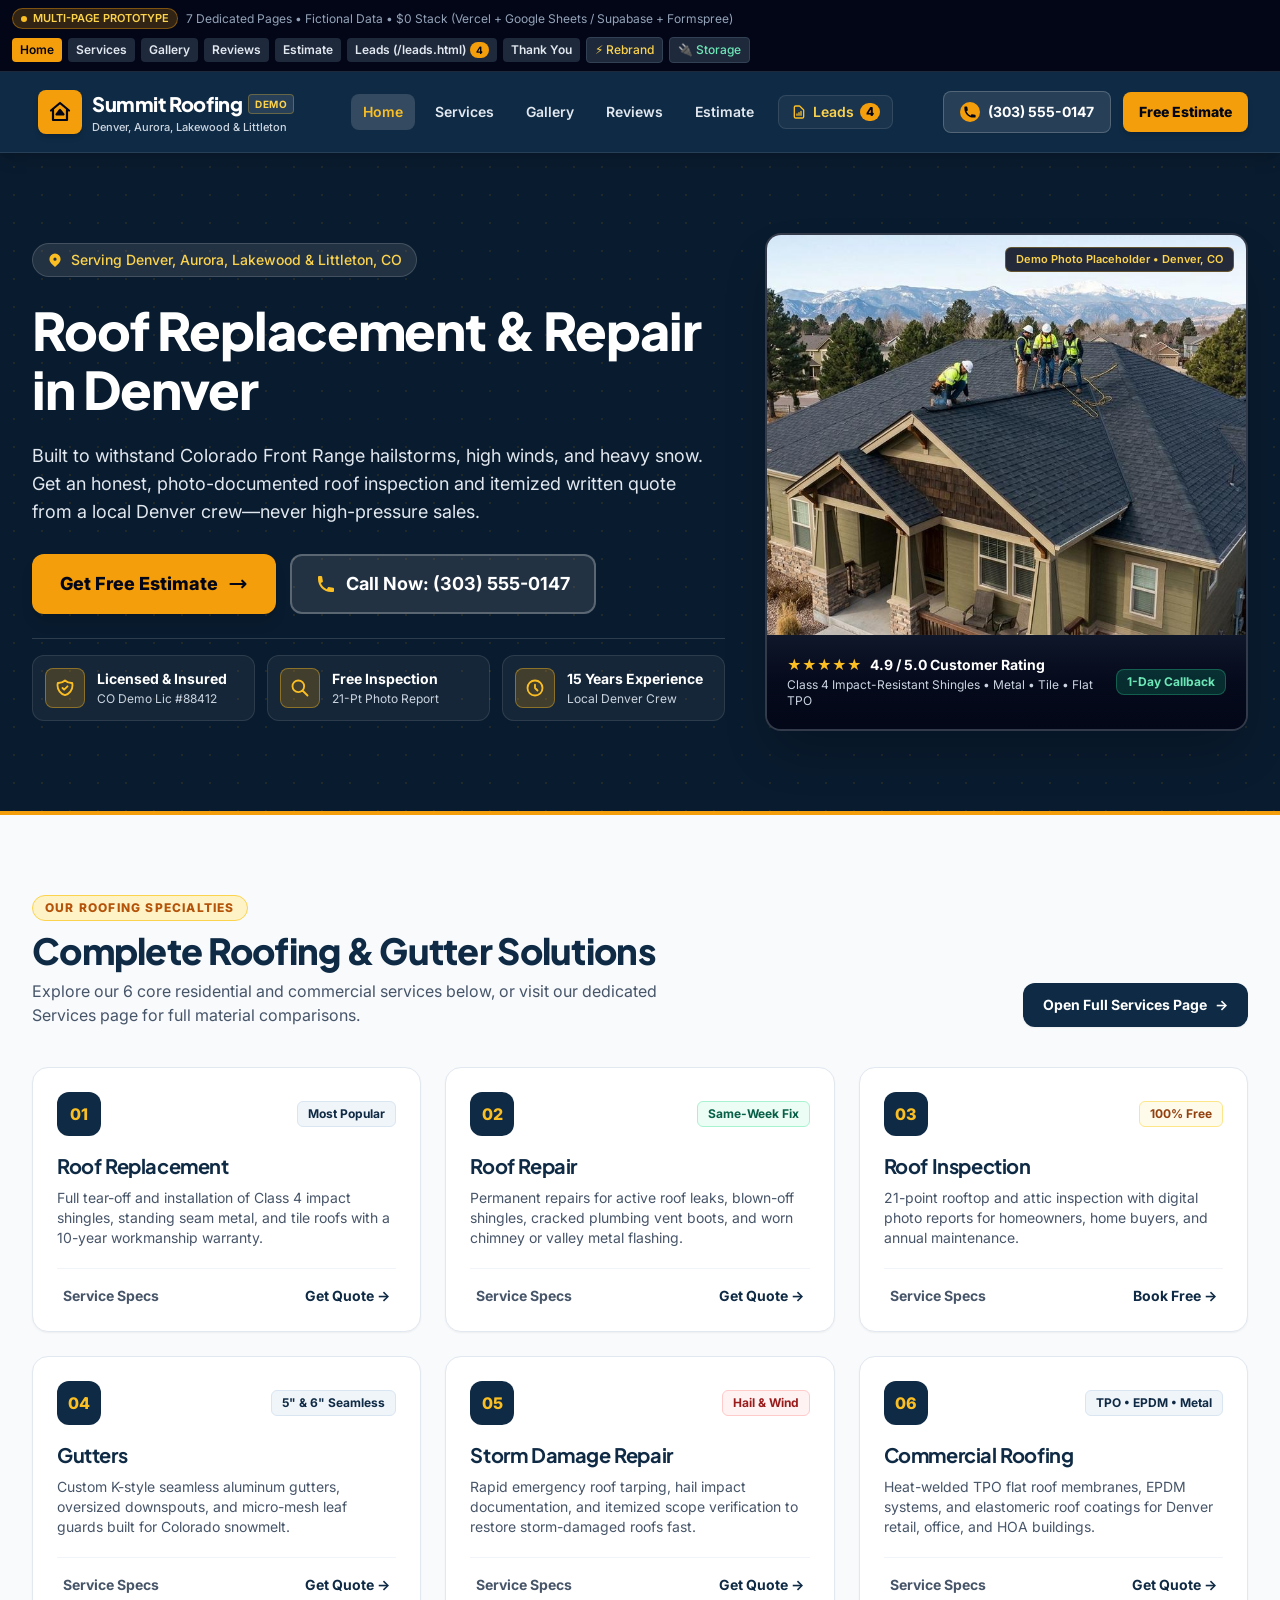
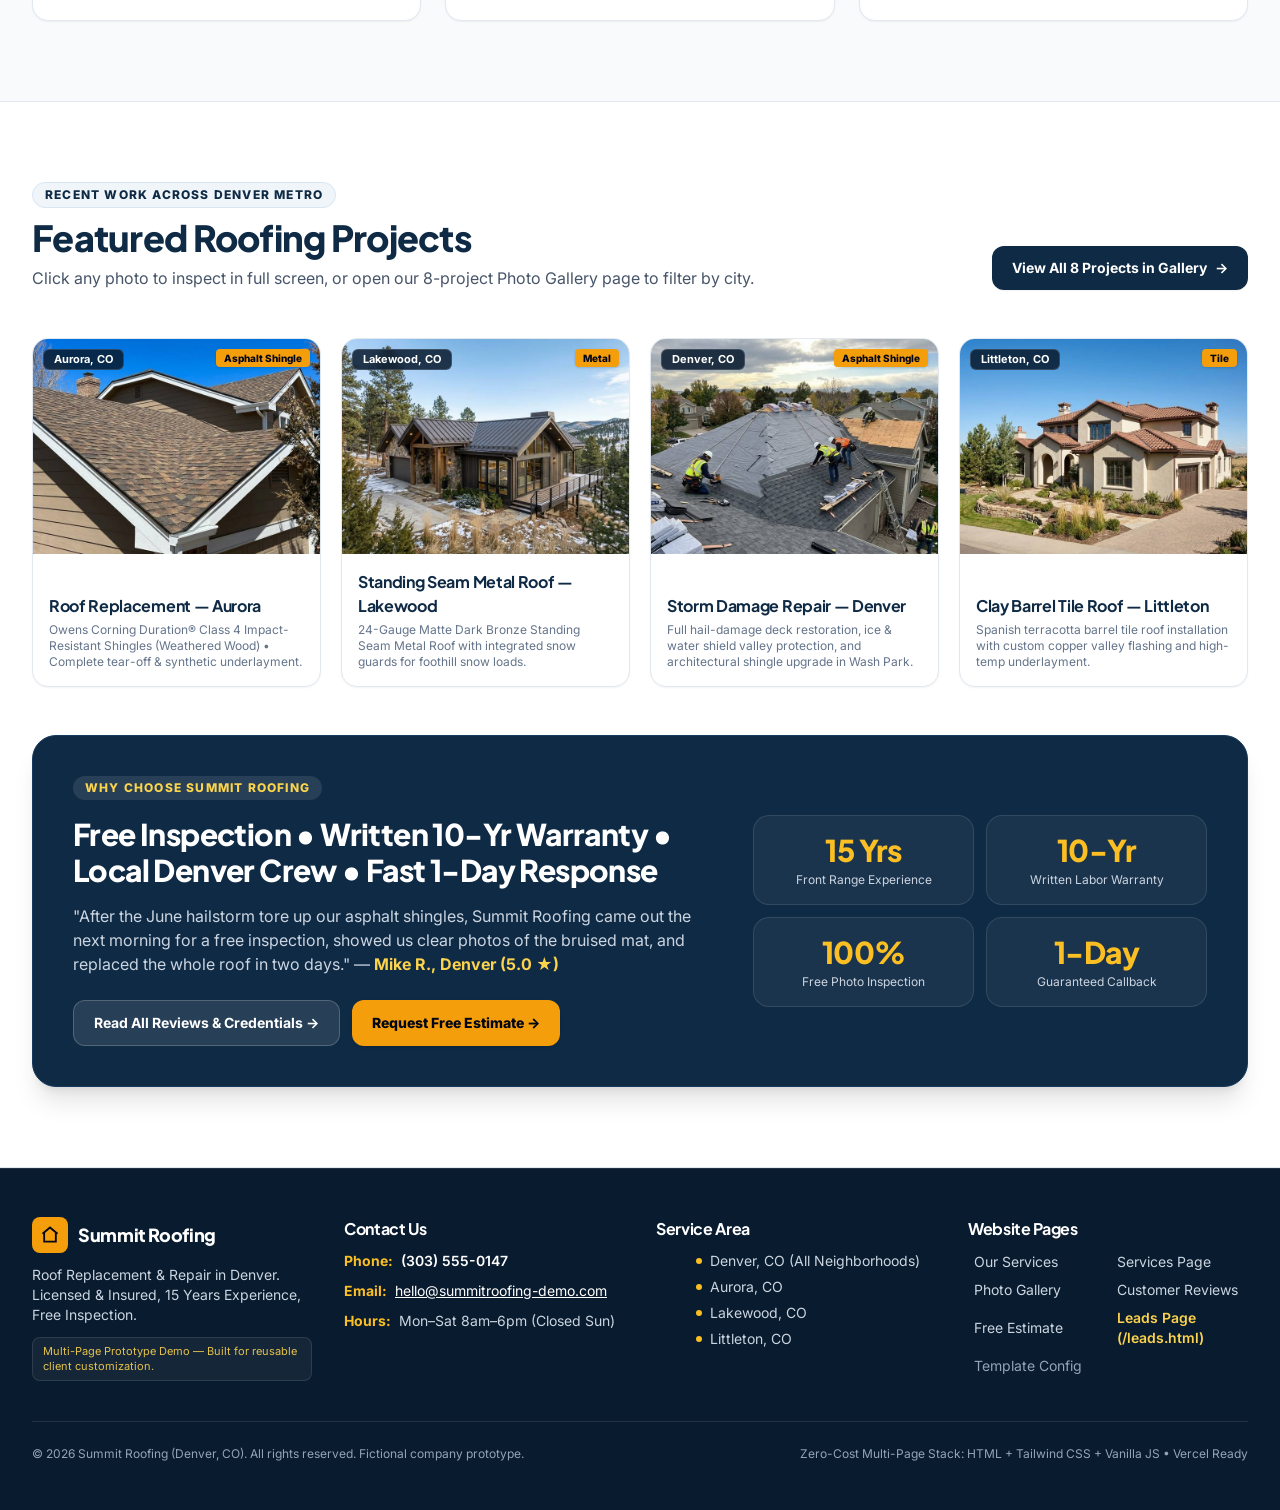
==== commit d7f758ce: "Fix broken images: embed photos as data URIs (images-data.js) and resolve them in script.js for hero" ====
--- a/index.html
+++ b/index.html
@@ -1696,6 +1696,7 @@
        ===================================================================== -->
   <script>window.INITIAL_PAGE_VIEW = "home";</script>
   <script src="config.js"></script>
+  <script src="images-data.js"></script>
   <script src="script.js"></script>
 </body>
 </html>
